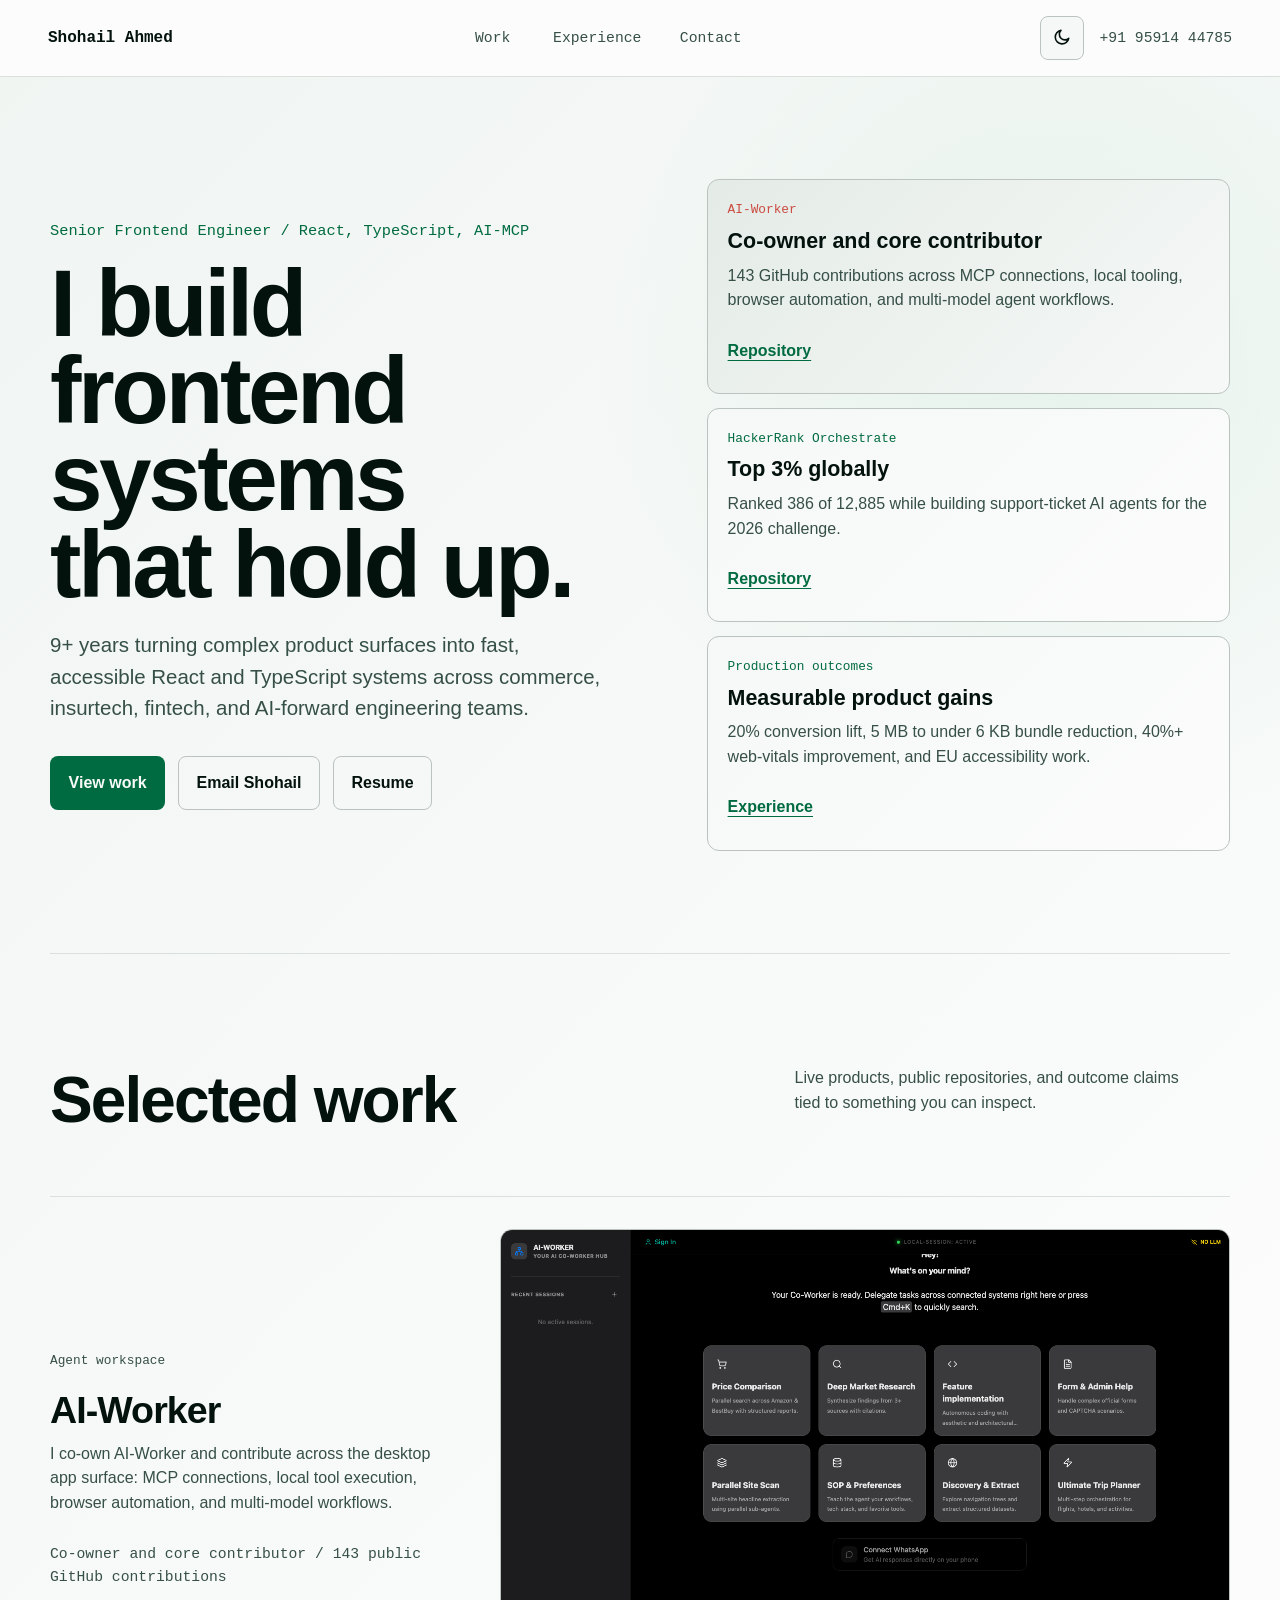
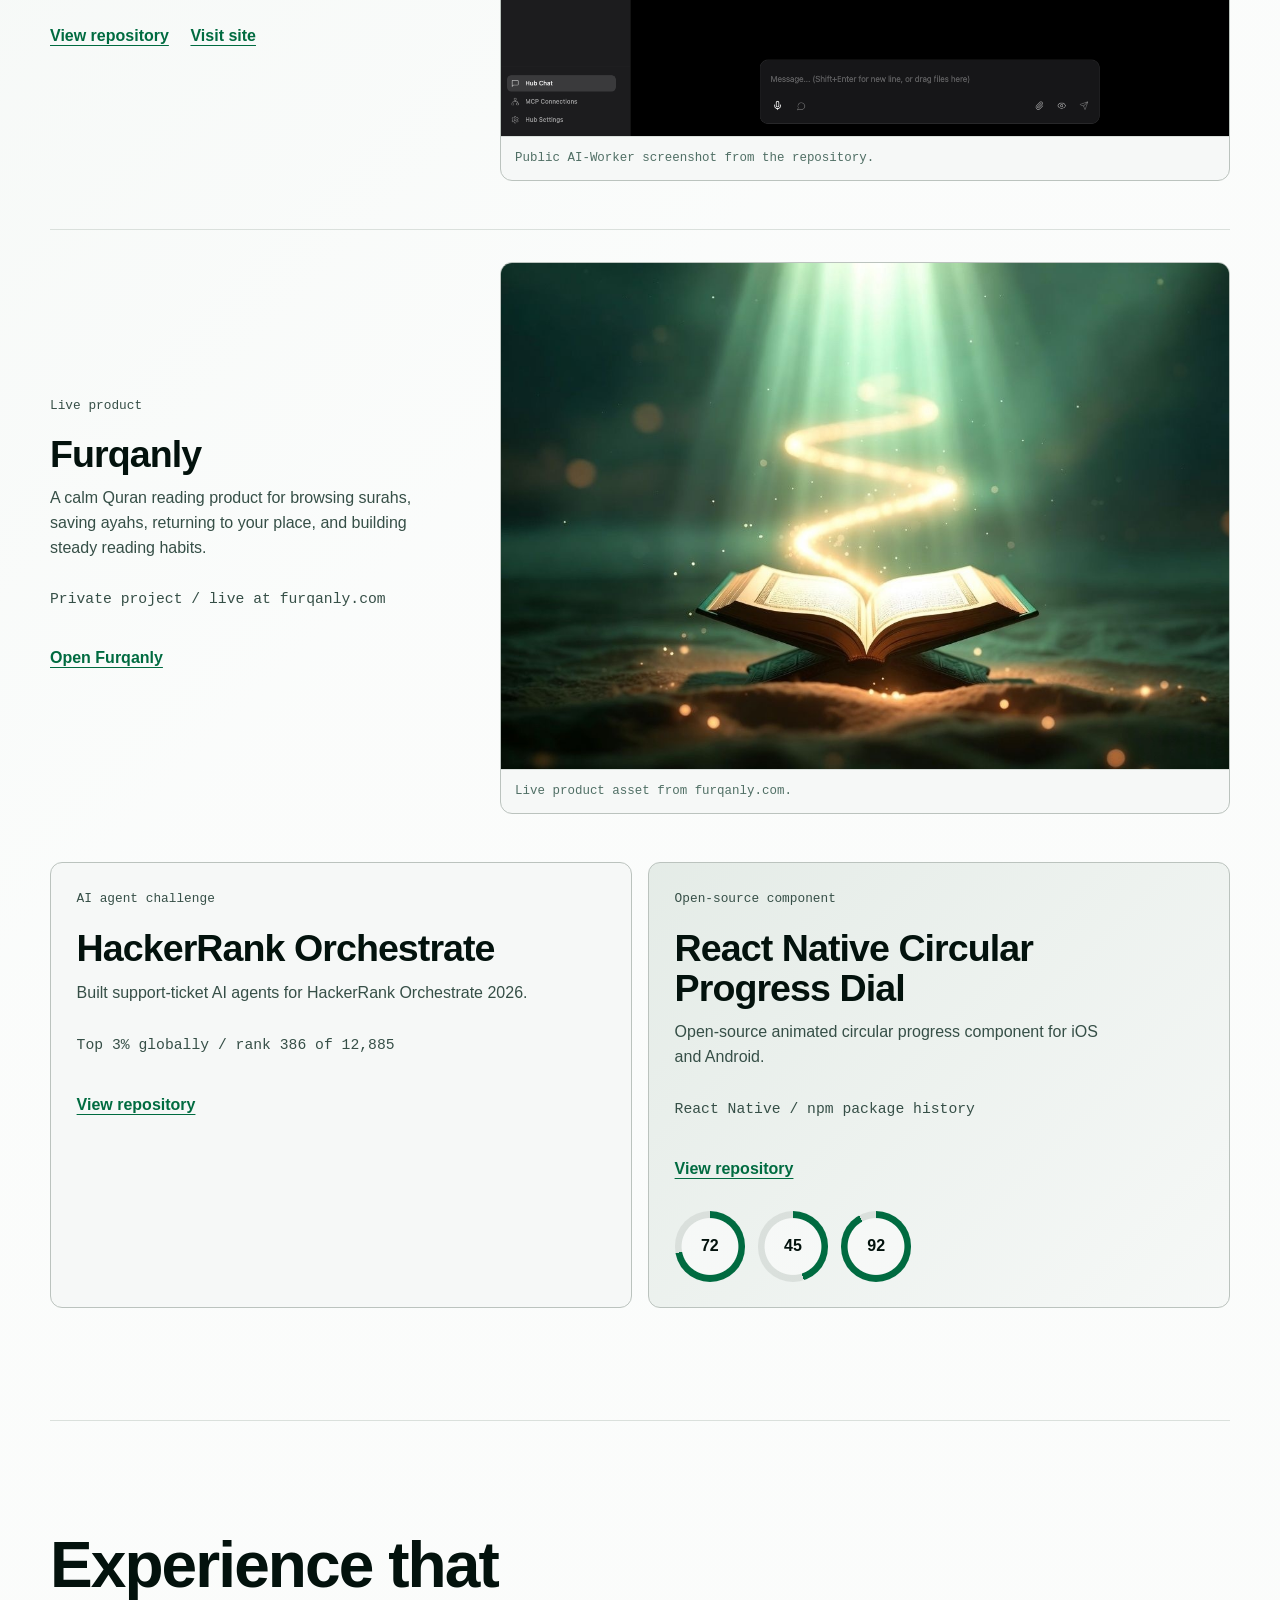
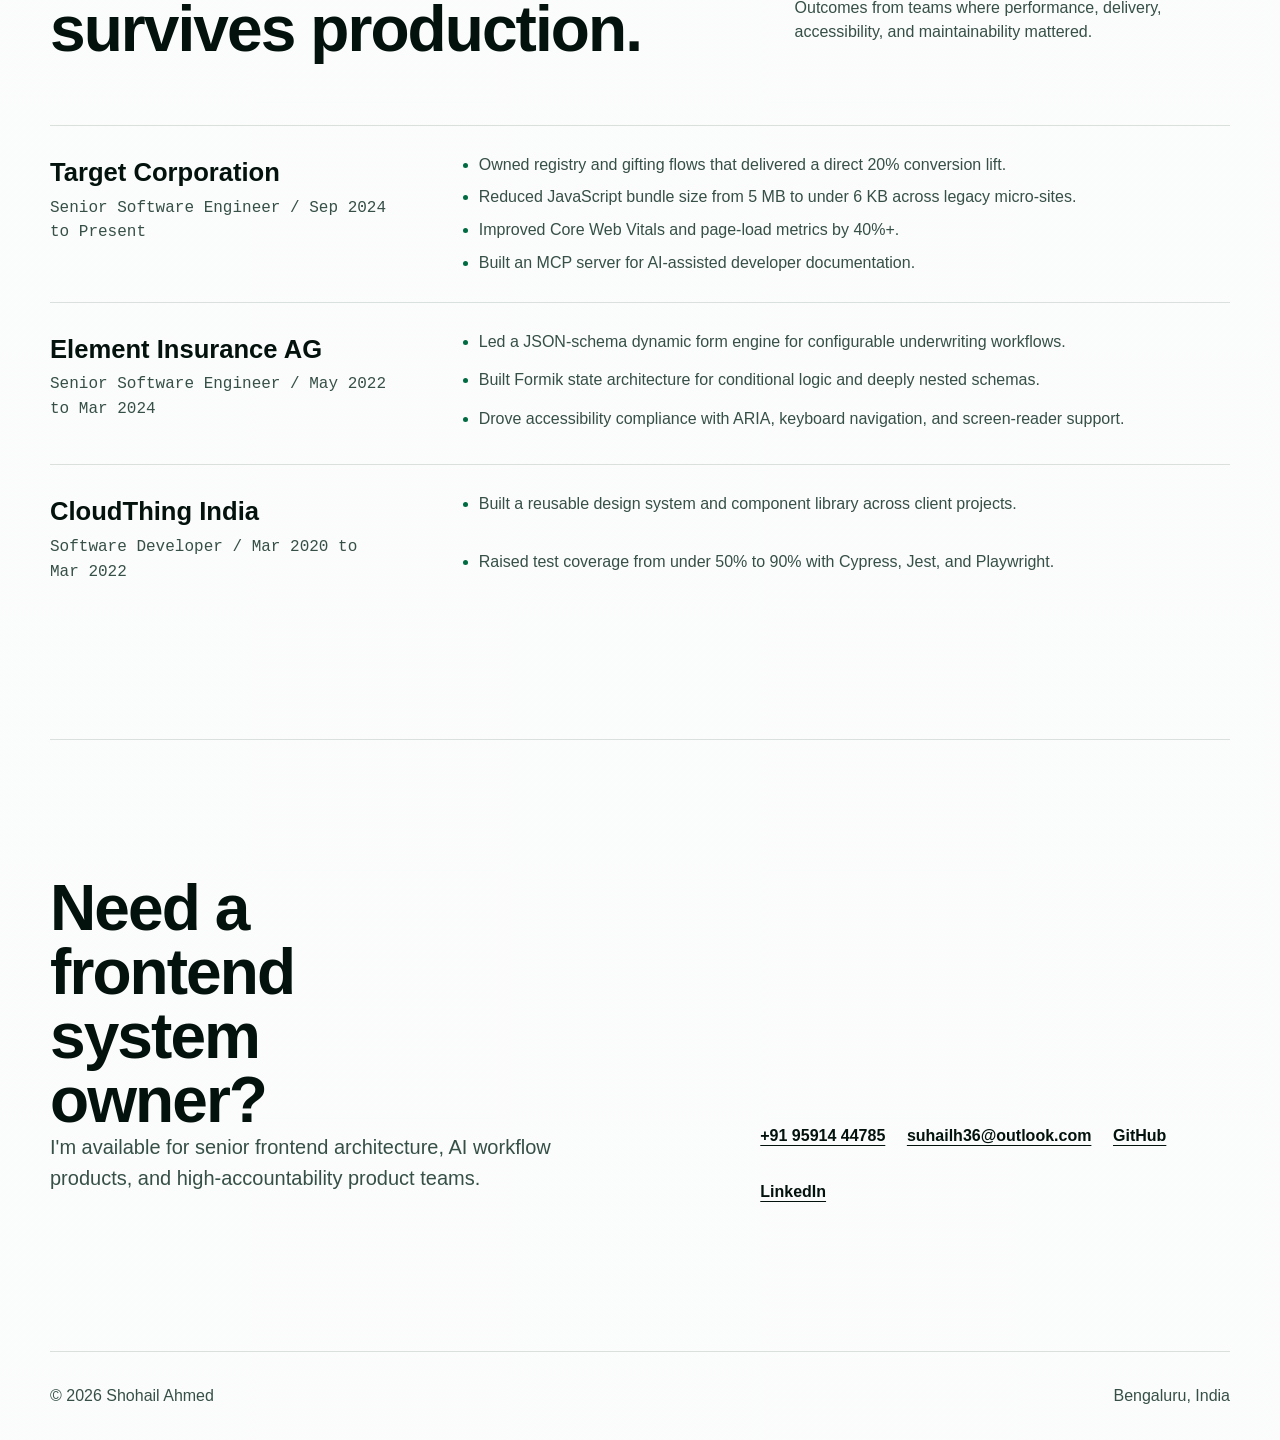
==== index.html @ 0a435938 "Initial portfolio site" ====
<!doctype html>
<html lang="en">
  <head>
    <meta charset="utf-8">
    <meta name="viewport" content="width=device-width, initial-scale=1">
    <title>Shohail Ahmed - Senior Frontend Engineer</title>
    <meta name="description" content="Portfolio of Shohail Ahmed, a senior frontend engineer building React, TypeScript, micro-frontend, performance, accessibility, and AI/MCP product systems.">
    <meta name="theme-color" content="#f8fbf8">
    <meta property="og:title" content="Shohail Ahmed - Senior Frontend Engineer">
    <meta property="og:description" content="Proof-led portfolio for React, TypeScript, micro-frontends, and AI-forward product systems.">
    <meta property="og:type" content="website">
    <link rel="stylesheet" href="./styles.css">
  </head>
  <body>
    <a class="skip-link" href="#main">Skip to content</a>

    <header class="site-header" aria-label="Primary navigation">
      <a class="brand" href="#top" aria-label="Shohail Ahmed home">Shohail Ahmed</a>
      <nav class="nav" aria-label="Portfolio sections">
        <a href="#work">Work</a>
        <a href="#experience">Experience</a>
        <a href="#contact">Contact</a>
      </nav>
      <div class="header-actions">
        <button class="theme-toggle" type="button" data-theme-toggle aria-label="Switch to dark theme">
          <svg class="theme-icon theme-icon-moon" viewBox="0 0 24 24" aria-hidden="true">
            <path d="M21 12.8A8.5 8.5 0 1 1 11.2 3a6.5 6.5 0 0 0 9.8 9.8Z"></path>
          </svg>
          <svg class="theme-icon theme-icon-sun" viewBox="0 0 24 24" aria-hidden="true">
            <circle cx="12" cy="12" r="4"></circle>
            <path d="M12 2v2M12 20v2M4.93 4.93l1.41 1.41M17.66 17.66l1.41 1.41M2 12h2M20 12h2M4.93 19.07l1.41-1.41M17.66 6.34l1.41-1.41"></path>
          </svg>
        </button>
        <a class="header-contact" href="tel:+919591444785">+91 95914 44785</a>
      </div>
    </header>

    <main id="main">
      <section class="hero" id="top" aria-labelledby="hero-title">
        <div class="hero-copy">
          <p class="role">Senior Frontend Engineer / React, TypeScript, AI-MCP</p>
          <h1 id="hero-title">I build frontend systems that hold up.</h1>
          <p class="hero-summary">
            9+ years turning complex product surfaces into fast, accessible
            React and TypeScript systems across commerce, insurtech, fintech,
            and AI-forward engineering teams.
          </p>
          <div class="hero-actions" aria-label="Primary actions">
            <a class="button primary" href="#work">View work</a>
            <a class="button secondary" href="mailto:suhailh36@outlook.com">Email Shohail</a>
            <a class="button secondary" href="./assets/shohail-ahmed-resume.pdf">Resume</a>
          </div>
        </div>

        <aside class="proof-stack" aria-label="Proof summary">
          <article class="proof-card proof-card-ai">
            <span class="proof-kicker">AI-Worker</span>
            <strong>Co-owner and core contributor</strong>
            <span>143 GitHub contributions across MCP connections, local tooling, browser automation, and multi-model agent workflows.</span>
            <a href="https://github.com/meharajM/ai-worker.app" aria-label="View AI-Worker repository">Repository</a>
          </article>
          <article class="proof-card">
            <span class="proof-kicker">HackerRank Orchestrate</span>
            <strong>Top 3% globally</strong>
            <span>Ranked 386 of 12,885 while building support-ticket AI agents for the 2026 challenge.</span>
            <a href="https://github.com/shohailahm/hackerrank-orchestrate-v2" aria-label="View HackerRank Orchestrate repository">Repository</a>
          </article>
          <article class="proof-card">
            <span class="proof-kicker">Production outcomes</span>
            <strong>Measurable product gains</strong>
            <span>20% conversion lift, 5 MB to under 6 KB bundle reduction, 40%+ web-vitals improvement, and EU accessibility work.</span>
            <a href="#experience">Experience</a>
          </article>
        </aside>
      </section>

      <section class="work" id="work" aria-labelledby="work-title">
        <div class="section-heading">
          <h2 id="work-title">Selected work</h2>
          <p>Live products, public repositories, and outcome claims tied to something you can inspect.</p>
        </div>

        <div class="project-list">
          <article class="project project-featured">
            <div class="project-copy">
              <p class="project-index">Agent workspace</p>
              <h3>AI-Worker</h3>
              <p>
                I co-own AI-Worker and contribute across the desktop app surface:
                MCP connections, local tool execution, browser automation, and
                multi-model workflows.
              </p>
              <p class="project-proof">Co-owner and core contributor / 143 public GitHub contributions</p>
              <div class="project-links">
                <a href="https://github.com/meharajM/ai-worker.app" aria-label="View AI-Worker repository">View repository</a>
                <a href="https://ai-worker.tech">Visit site</a>
              </div>
            </div>
            <figure class="project-media">
              <img src="./assets/ai-worker-chat-home.png" alt="AI-Worker chat workspace screenshot" width="1440" height="1000" loading="lazy" decoding="async">
              <figcaption>Public AI-Worker screenshot from the repository.</figcaption>
            </figure>
          </article>

          <article class="project">
            <div class="project-copy">
              <p class="project-index">Live product</p>
              <h3>Furqanly</h3>
              <p>
                A calm Quran reading product for browsing surahs, saving ayahs,
                returning to your place, and building steady reading habits.
              </p>
              <p class="project-proof">Private project / live at furqanly.com</p>
              <div class="project-links">
                <a href="https://furqanly.com">Open Furqanly</a>
              </div>
            </div>
            <figure class="project-media project-media-tight">
              <img src="./assets/furqanly-hero.jpg" alt="Furqanly product hero artwork" width="1168" height="784" loading="lazy" decoding="async">
              <figcaption>Live product asset from furqanly.com.</figcaption>
            </figure>
          </article>

          <div class="project-grid">
            <article class="project-mini">
              <p class="project-index">AI agent challenge</p>
              <h3>HackerRank Orchestrate</h3>
              <p>Built support-ticket AI agents for HackerRank Orchestrate 2026.</p>
              <p class="project-proof">Top 3% globally / rank 386 of 12,885</p>
              <a href="https://github.com/shohailahm/hackerrank-orchestrate-v2" aria-label="View HackerRank Orchestrate repository">View repository</a>
            </article>

            <article class="project-mini dial-demo">
              <p class="project-index">Open-source component</p>
              <h3>React Native Circular Progress Dial</h3>
              <p>Open-source animated circular progress component for iOS and Android.</p>
              <p class="project-proof">React Native / npm package history</p>
              <a href="https://github.com/shohailahm/react-native-circular-progressdial" aria-label="View React Native Circular Progress Dial repository">View repository</a>
              <div class="dial-row" aria-hidden="true">
                <span style="--value: 72">72</span>
                <span style="--value: 45">45</span>
                <span style="--value: 92">92</span>
              </div>
            </article>
          </div>
        </div>
      </section>

      <section class="experience" id="experience" aria-labelledby="experience-title">
        <div class="section-heading">
          <h2 id="experience-title">Experience that survives production.</h2>
          <p>Outcomes from teams where performance, delivery, accessibility, and maintainability mattered.</p>
        </div>

        <div class="timeline">
          <article>
            <div class="timeline-role">
              <h3>Target Corporation</h3>
              <p>Senior Software Engineer / Sep 2024 to Present</p>
            </div>
            <ul>
              <li>Owned registry and gifting flows that delivered a direct 20% conversion lift.</li>
              <li>Reduced JavaScript bundle size from 5 MB to under 6 KB across legacy micro-sites.</li>
              <li>Improved Core Web Vitals and page-load metrics by 40%+.</li>
              <li>Built an MCP server for AI-assisted developer documentation.</li>
            </ul>
          </article>

          <article>
            <div class="timeline-role">
              <h3>Element Insurance AG</h3>
              <p>Senior Software Engineer / May 2022 to Mar 2024</p>
            </div>
            <ul>
              <li>Led a JSON-schema dynamic form engine for configurable underwriting workflows.</li>
              <li>Built Formik state architecture for conditional logic and deeply nested schemas.</li>
              <li>Drove accessibility compliance with ARIA, keyboard navigation, and screen-reader support.</li>
            </ul>
          </article>

          <article>
            <div class="timeline-role">
              <h3>CloudThing India</h3>
              <p>Software Developer / Mar 2020 to Mar 2022</p>
            </div>
            <ul>
              <li>Built a reusable design system and component library across client projects.</li>
              <li>Raised test coverage from under 50% to 90% with Cypress, Jest, and Playwright.</li>
            </ul>
          </article>
        </div>
      </section>

      <section class="contact" id="contact" aria-labelledby="contact-title">
        <div>
          <h2 id="contact-title">Need a frontend system owner?</h2>
          <p>
            I'm available for senior frontend architecture, AI workflow products,
            and high-accountability product teams.
          </p>
        </div>
        <div class="contact-links">
          <a href="tel:+919591444785">+91 95914 44785</a>
          <a href="mailto:suhailh36@outlook.com">suhailh36@outlook.com</a>
          <a href="https://github.com/shohailahm">GitHub</a>
          <a href="https://www.linkedin.com/in/shohail/">LinkedIn</a>
        </div>
      </section>
    </main>

    <footer class="site-footer">
      <span>&copy; <span id="year">2026</span> Shohail Ahmed</span>
      <span>Bengaluru, India</span>
    </footer>

    <script type="application/ld+json">
      {
        "@context": "https://schema.org",
        "@type": "Person",
        "name": "Shohail Ahmed",
        "jobTitle": "Senior Frontend Engineer",
        "email": "mailto:suhailh36@outlook.com",
        "telephone": "+91 95914 44785",
        "address": {
          "@type": "PostalAddress",
          "addressLocality": "Bengaluru",
          "addressCountry": "IN"
        },
        "url": "https://github.com/shohailahm",
        "sameAs": [
          "https://github.com/shohailahm",
          "https://www.linkedin.com/in/shohail/"
        ],
        "knowsAbout": [
          "React",
          "TypeScript",
          "Micro-frontends",
          "Model Context Protocol",
          "Web Performance",
          "Accessibility"
        ]
      }
    </script>
    <script src="./script.js"></script>
  </body>
</html>
---- styles.css ----
:root {
  color-scheme: light;
  --bg: oklch(0.990 0.002 158);
  --bg-soft: oklch(0.965 0.006 158);
  --panel: oklch(0.978 0.003 158);
  --panel-2: oklch(0.935 0.010 158);
  --ink: oklch(0.165 0.026 172);
  --muted: oklch(0.405 0.034 172);
  --soft: oklch(0.515 0.040 172);
  --primary: oklch(0.455 0.125 162);
  --primary-ink: oklch(0.985 0.004 158);
  --accent: oklch(0.585 0.165 28);
  --line: oklch(0.810 0.012 158);
  --line-soft: oklch(0.900 0.008 158);
  --header-bg: oklch(0.990 0.002 158 / 0.96);
  --hero-wash: oklch(0.875 0.055 162 / 0.25);
  --max: 1180px;
  --sans: "Avenir Next", "Helvetica Neue", Arial, sans-serif;
  --mono: "SFMono-Regular", Consolas, "Liberation Mono", monospace;
}

:root[data-theme="dark"] {
  color-scheme: dark;
  --bg: oklch(0.090 0.014 172);
  --bg-soft: oklch(0.125 0.026 172);
  --panel: oklch(0.155 0.028 172);
  --panel-2: oklch(0.215 0.036 172);
  --ink: oklch(0.970 0.006 158);
  --muted: oklch(0.810 0.025 165);
  --soft: oklch(0.710 0.035 165);
  --primary: oklch(0.765 0.150 162);
  --primary-ink: oklch(0.105 0.020 172);
  --accent: oklch(0.780 0.145 31);
  --line: oklch(0.330 0.034 172);
  --line-soft: oklch(0.250 0.030 172);
  --header-bg: oklch(0.090 0.014 172 / 0.96);
  --hero-wash: oklch(0.220 0.072 162 / 0.58);
}

* {
  box-sizing: border-box;
}

html {
  scroll-behavior: smooth;
}

body {
  margin: 0;
  min-width: 320px;
  background:
    radial-gradient(circle at 84% 8%, var(--hero-wash), transparent 30rem),
    linear-gradient(135deg, var(--bg-soft), var(--bg) 44%),
    var(--bg);
  color: var(--ink);
  font-family: var(--sans);
  line-height: 1.55;
  text-rendering: optimizeLegibility;
  -webkit-font-smoothing: antialiased;
}

a {
  color: inherit;
}

img {
  display: block;
  max-width: 100%;
  height: auto;
}

h1,
h2,
h3,
p,
figure {
  margin-top: 0;
}

h1,
h2,
h3 {
  text-wrap: balance;
}

p,
li {
  text-wrap: pretty;
}

:focus-visible {
  outline: 2px solid var(--primary);
  outline-offset: 4px;
}

.skip-link {
  position: fixed;
  left: 1rem;
  top: 1rem;
  z-index: 20;
  transform: translateY(-170%);
  background: var(--ink);
  color: var(--bg);
  padding: 0.72rem 1rem;
  border-radius: 8px;
  font-weight: 700;
}

.skip-link:focus {
  transform: translateY(0);
}

.site-header {
  position: sticky;
  top: 0;
  z-index: 10;
  display: flex;
  align-items: center;
  justify-content: space-between;
  gap: 1.5rem;
  padding: 1rem clamp(1rem, 4vw, 3rem);
  border-bottom: 1px solid var(--line-soft);
  background: var(--header-bg);
}

.brand,
.header-contact,
.nav a,
.project-proof,
.project-index,
.role,
.proof-kicker,
.project-media figcaption,
.timeline-role p {
  font-family: var(--mono);
}

.brand {
  min-height: 44px;
  display: inline-flex;
  align-items: center;
  font-weight: 800;
  text-decoration: none;
}

.nav {
  display: flex;
  gap: clamp(1rem, 3vw, 2.4rem);
}

.nav a,
.header-contact {
  min-width: 44px;
  min-height: 44px;
  display: inline-flex;
  align-items: center;
  justify-content: center;
  color: var(--muted);
  font-size: 0.92rem;
  text-decoration: none;
}

.header-actions {
  display: flex;
  align-items: center;
  gap: 1rem;
}

.theme-toggle {
  width: 44px;
  min-width: 44px;
  min-height: 44px;
  display: grid;
  place-items: center;
  padding: 0;
  border: 1px solid var(--line);
  border-radius: 8px;
  background: var(--panel);
  color: var(--ink);
  cursor: pointer;
}

.theme-icon {
  width: 1.2rem;
  height: 1.2rem;
  fill: none;
  stroke: currentColor;
  stroke-linecap: round;
  stroke-linejoin: round;
  stroke-width: 2;
}

.theme-icon-sun,
:root[data-theme="dark"] .theme-icon-moon {
  display: none;
}

:root[data-theme="dark"] .theme-icon-sun {
  display: block;
}

.nav a:hover,
.theme-toggle:hover,
.header-contact:hover {
  color: var(--ink);
}

.hero {
  width: min(var(--max), calc(100% - 2rem));
  min-height: calc(100vh - 66px);
  margin: 0 auto;
  display: grid;
  grid-template-columns: minmax(0, 1.04fr) minmax(320px, 0.96fr);
  gap: clamp(2.2rem, 7vw, 6rem);
  align-items: center;
  padding: clamp(4rem, 8vw, 7rem) 0;
}

.role {
  color: var(--primary);
  font-size: clamp(0.82rem, 1.2vw, 0.98rem);
  margin-bottom: 1.1rem;
}

h1 {
  max-width: 11ch;
  margin-bottom: 1.25rem;
  font-size: clamp(3.25rem, 9.6vw, 5.9rem);
  line-height: 0.92;
  letter-spacing: -0.036em;
}

.hero-summary {
  max-width: 62ch;
  color: var(--muted);
  font-size: clamp(1.05rem, 1.7vw, 1.28rem);
}

.hero-actions {
  display: flex;
  flex-wrap: wrap;
  gap: 0.8rem;
  margin-top: 2rem;
}

.button {
  min-height: 48px;
  display: inline-flex;
  align-items: center;
  justify-content: center;
  padding: 0.85rem 1.1rem;
  border: 1px solid var(--line);
  border-radius: 8px;
  text-decoration: none;
  font-weight: 800;
}

.button.primary {
  border-color: transparent;
  background: var(--primary);
  color: var(--primary-ink);
}

.button.secondary:hover {
  border-color: var(--primary);
}

.proof-stack {
  display: grid;
  gap: 0.85rem;
}

.proof-card {
  border: 1px solid var(--line);
  border-radius: 12px;
  padding: clamp(1rem, 2vw, 1.25rem);
  background: linear-gradient(135deg, var(--panel), var(--bg));
}

.proof-card-ai {
  background:
    linear-gradient(135deg, var(--panel-2), var(--panel)),
    var(--panel);
}

.proof-kicker,
.project-index {
  display: block;
  color: var(--primary);
  font-size: 0.8rem;
  margin-bottom: 0.55rem;
}

.proof-card-ai .proof-kicker {
  color: var(--accent);
}

.proof-card strong,
.proof-card span {
  display: block;
}

.proof-card strong {
  font-size: clamp(1.05rem, 2vw, 1.34rem);
  line-height: 1.2;
}

.proof-card span:not(.proof-kicker) {
  margin-top: 0.55rem;
  color: var(--muted);
}

.proof-card a {
  display: inline-flex;
  min-height: 44px;
  align-items: center;
  margin-top: 1rem;
  color: var(--primary);
  font-weight: 800;
  text-underline-offset: 0.28em;
}

.work,
.experience,
.contact {
  width: min(var(--max), calc(100% - 2rem));
  margin: 0 auto;
  padding: clamp(4rem, 9vw, 7rem) 0;
  border-top: 1px solid var(--line-soft);
  scroll-margin-top: 5.5rem;
}

.section-heading {
  display: grid;
  grid-template-columns: minmax(0, 0.9fr) minmax(280px, 0.55fr);
  gap: 2rem;
  align-items: end;
  margin-bottom: clamp(2rem, 5vw, 4rem);
}

.section-heading h2,
.contact h2 {
  margin-bottom: 0;
  font-size: clamp(2.35rem, 5vw, 4.15rem);
  line-height: 1;
  letter-spacing: -0.03em;
}

.section-heading p,
.contact p {
  max-width: 46ch;
  color: var(--muted);
}

.project-list {
  display: grid;
  gap: 1rem;
}

.project {
  display: grid;
  grid-template-columns: minmax(240px, 0.55fr) minmax(0, 1fr);
  gap: clamp(1.2rem, 4vw, 3rem);
  align-items: center;
  padding: clamp(1.2rem, 3vw, 2rem) 0;
  border-top: 1px solid var(--line-soft);
}

.project-copy {
  display: grid;
  gap: 0.7rem;
}

.project h3,
.project-mini h3 {
  margin-bottom: 0;
  font-size: clamp(1.55rem, 3vw, 2.35rem);
  line-height: 1.05;
  letter-spacing: -0.025em;
}

.project p,
.project-mini p {
  color: var(--muted);
  max-width: 58ch;
}

.project-proof {
  color: var(--soft);
  font-size: 0.92rem;
}

.project-links,
.contact-links {
  display: flex;
  flex-wrap: wrap;
  gap: 0.75rem 1.35rem;
}

.project a,
.project-mini a,
.contact-links a {
  width: fit-content;
  min-height: 44px;
  display: inline-flex;
  align-items: center;
  color: var(--primary);
  font-weight: 800;
  text-underline-offset: 0.28em;
}

.project-media {
  margin: 0;
  border: 1px solid var(--line);
  border-radius: 12px;
  overflow: hidden;
  background: var(--panel);
}

.project-media img {
  width: 100%;
  aspect-ratio: 1.44;
  object-fit: cover;
  object-position: top left;
}

.project-media-tight img {
  object-position: center;
}

.project-media figcaption {
  padding: 0.75rem 0.9rem;
  color: var(--soft);
  font-size: 0.78rem;
  border-top: 1px solid var(--line-soft);
}

.project-grid {
  display: grid;
  grid-template-columns: repeat(2, minmax(0, 1fr));
  gap: 1rem;
}

.project-mini {
  min-height: 100%;
  display: grid;
  align-content: start;
  gap: 0.75rem;
  padding: clamp(1.1rem, 3vw, 1.6rem);
  border: 1px solid var(--line);
  border-radius: 12px;
  background: var(--panel);
}

.dial-demo {
  background:
    linear-gradient(135deg, var(--panel-2), var(--panel)),
    var(--panel);
}

.dial-row {
  display: flex;
  flex-wrap: wrap;
  gap: 0.8rem;
  margin-top: 0.5rem;
}

.dial-row span {
  --angle: calc(var(--value) * 3.6deg);
  width: 4.4rem;
  aspect-ratio: 1;
  display: grid;
  place-items: center;
  border-radius: 50%;
  background:
    radial-gradient(circle at center, var(--panel) 56%, transparent 58%),
    conic-gradient(var(--primary) var(--angle), var(--line-soft) 0);
  color: var(--ink);
  font-weight: 900;
}

.timeline article {
  display: grid;
  grid-template-columns: minmax(220px, 0.45fr) minmax(0, 1fr);
  gap: clamp(1rem, 5vw, 4rem);
  padding: 1.65rem 0;
  border-top: 1px solid var(--line-soft);
}

.timeline h3 {
  margin-bottom: 0.2rem;
  font-size: clamp(1.25rem, 2vw, 1.65rem);
}

.timeline-role p,
.timeline li {
  color: var(--muted);
}

.timeline ul {
  display: grid;
  gap: 0.5rem;
  margin: 0;
  padding-left: 1.15rem;
}

.timeline li::marker {
  color: var(--primary);
}

.contact {
  min-height: 68vh;
  display: grid;
  grid-template-columns: minmax(0, 0.85fr) minmax(280px, 0.65fr);
  gap: clamp(2rem, 8vw, 6rem);
  align-content: center;
  align-items: end;
}

.contact h2 {
  max-width: 11ch;
}

.contact p {
  font-size: clamp(1.05rem, 1.6vw, 1.25rem);
}

.contact-links {
  align-content: end;
}

.contact-links a {
  min-height: 44px;
  display: inline-flex;
  align-items: center;
  color: var(--ink);
}

.site-footer {
  width: min(var(--max), calc(100% - 2rem));
  margin: 0 auto;
  padding: 2rem 0;
  border-top: 1px solid var(--line-soft);
  color: var(--muted);
  display: flex;
  justify-content: space-between;
  gap: 1rem;
}

@media (max-width: 920px) {
  .hero,
  .project,
  .timeline article,
  .section-heading,
  .contact {
    grid-template-columns: 1fr;
  }

  .hero {
    min-height: auto;
  }

  .project-media {
    order: -1;
  }
}

@media (max-width: 680px) {
  .site-header {
    align-items: flex-start;
    flex-direction: column;
  }

  .nav {
    width: 100%;
    justify-content: space-between;
  }

  .header-contact {
    display: none;
  }

  .header-actions {
    align-self: stretch;
  }

  .work,
  .experience,
  .contact {
    scroll-margin-top: 9.5rem;
  }

  h1 {
    max-width: 12ch;
    font-size: clamp(3rem, 17vw, 5rem);
  }

  .hero-actions .button {
    flex: 1 1 9rem;
  }

  .project-grid {
    grid-template-columns: 1fr;
  }

  .site-footer {
    flex-direction: column;
  }

  .contact-links a {
    width: 100%;
  }
}

@media (prefers-reduced-motion: reduce) {
  *,
  *::before,
  *::after {
    scroll-behavior: auto !important;
  }
}
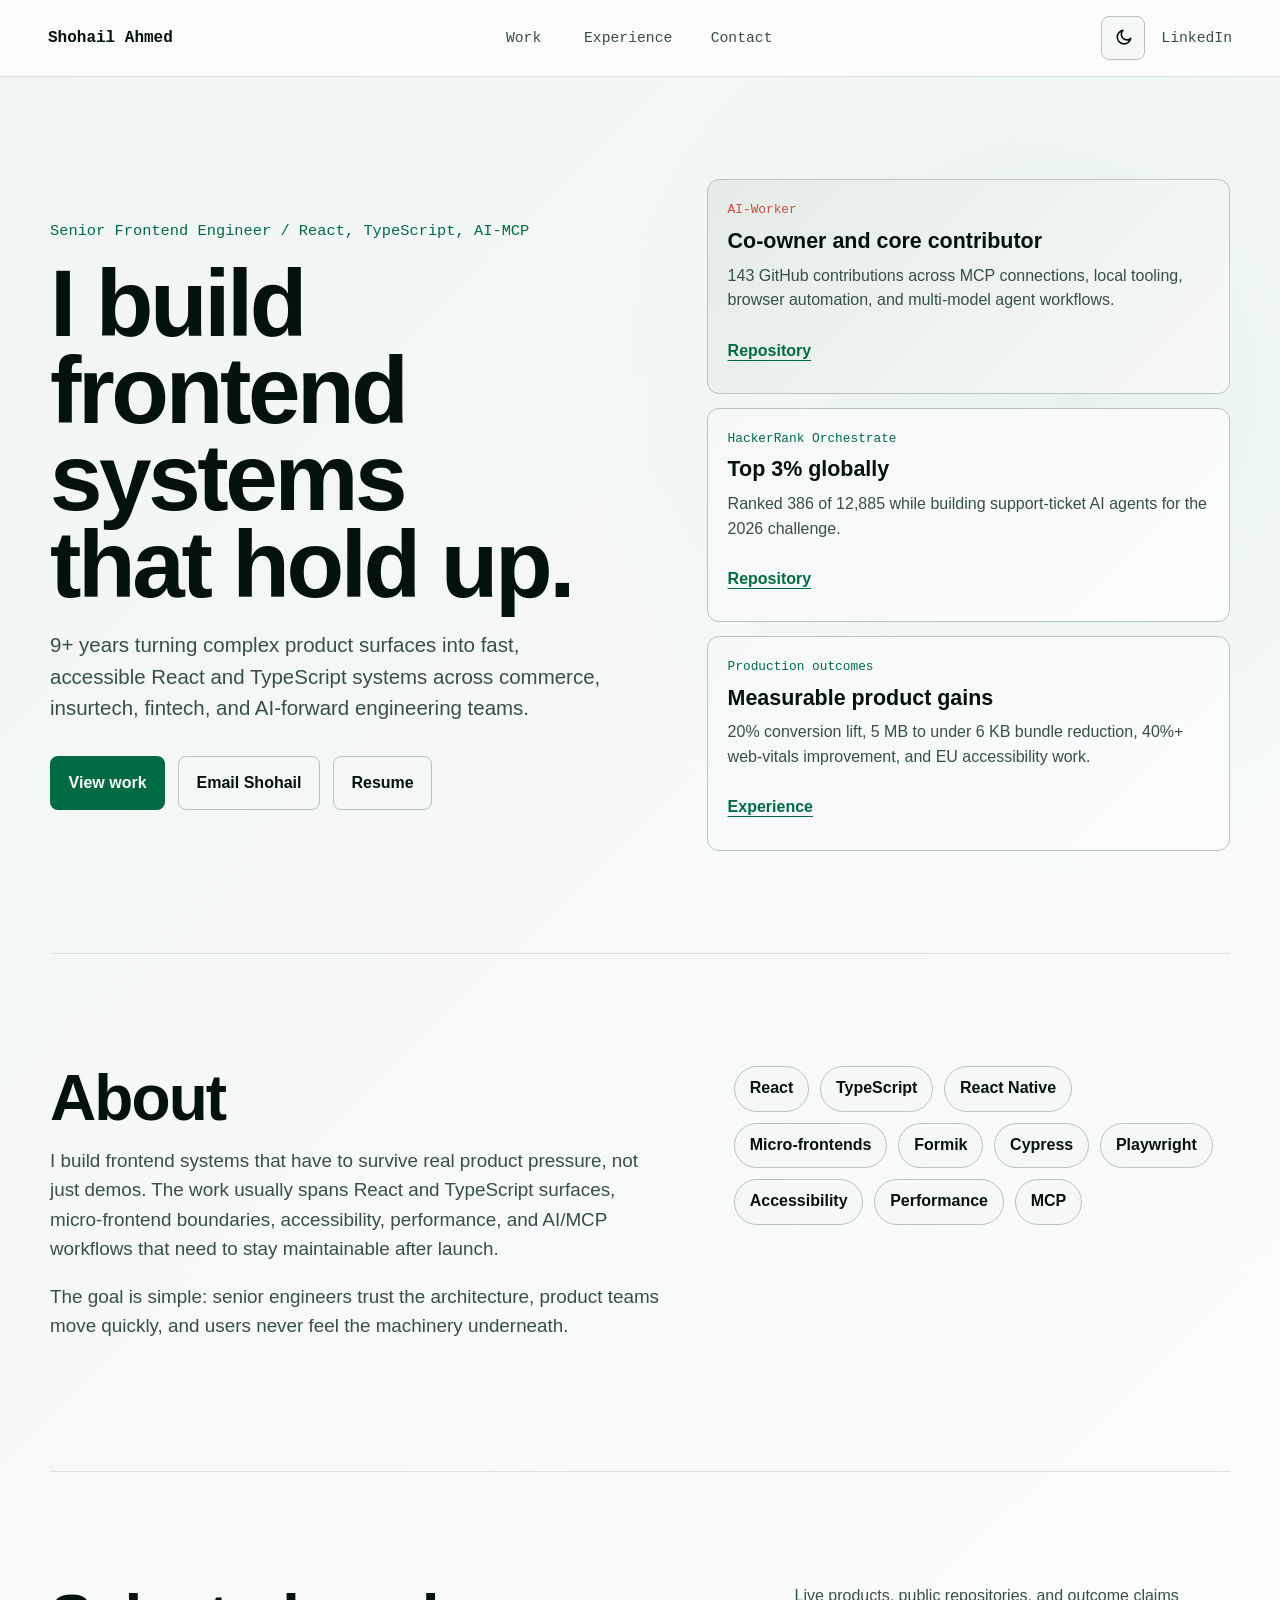
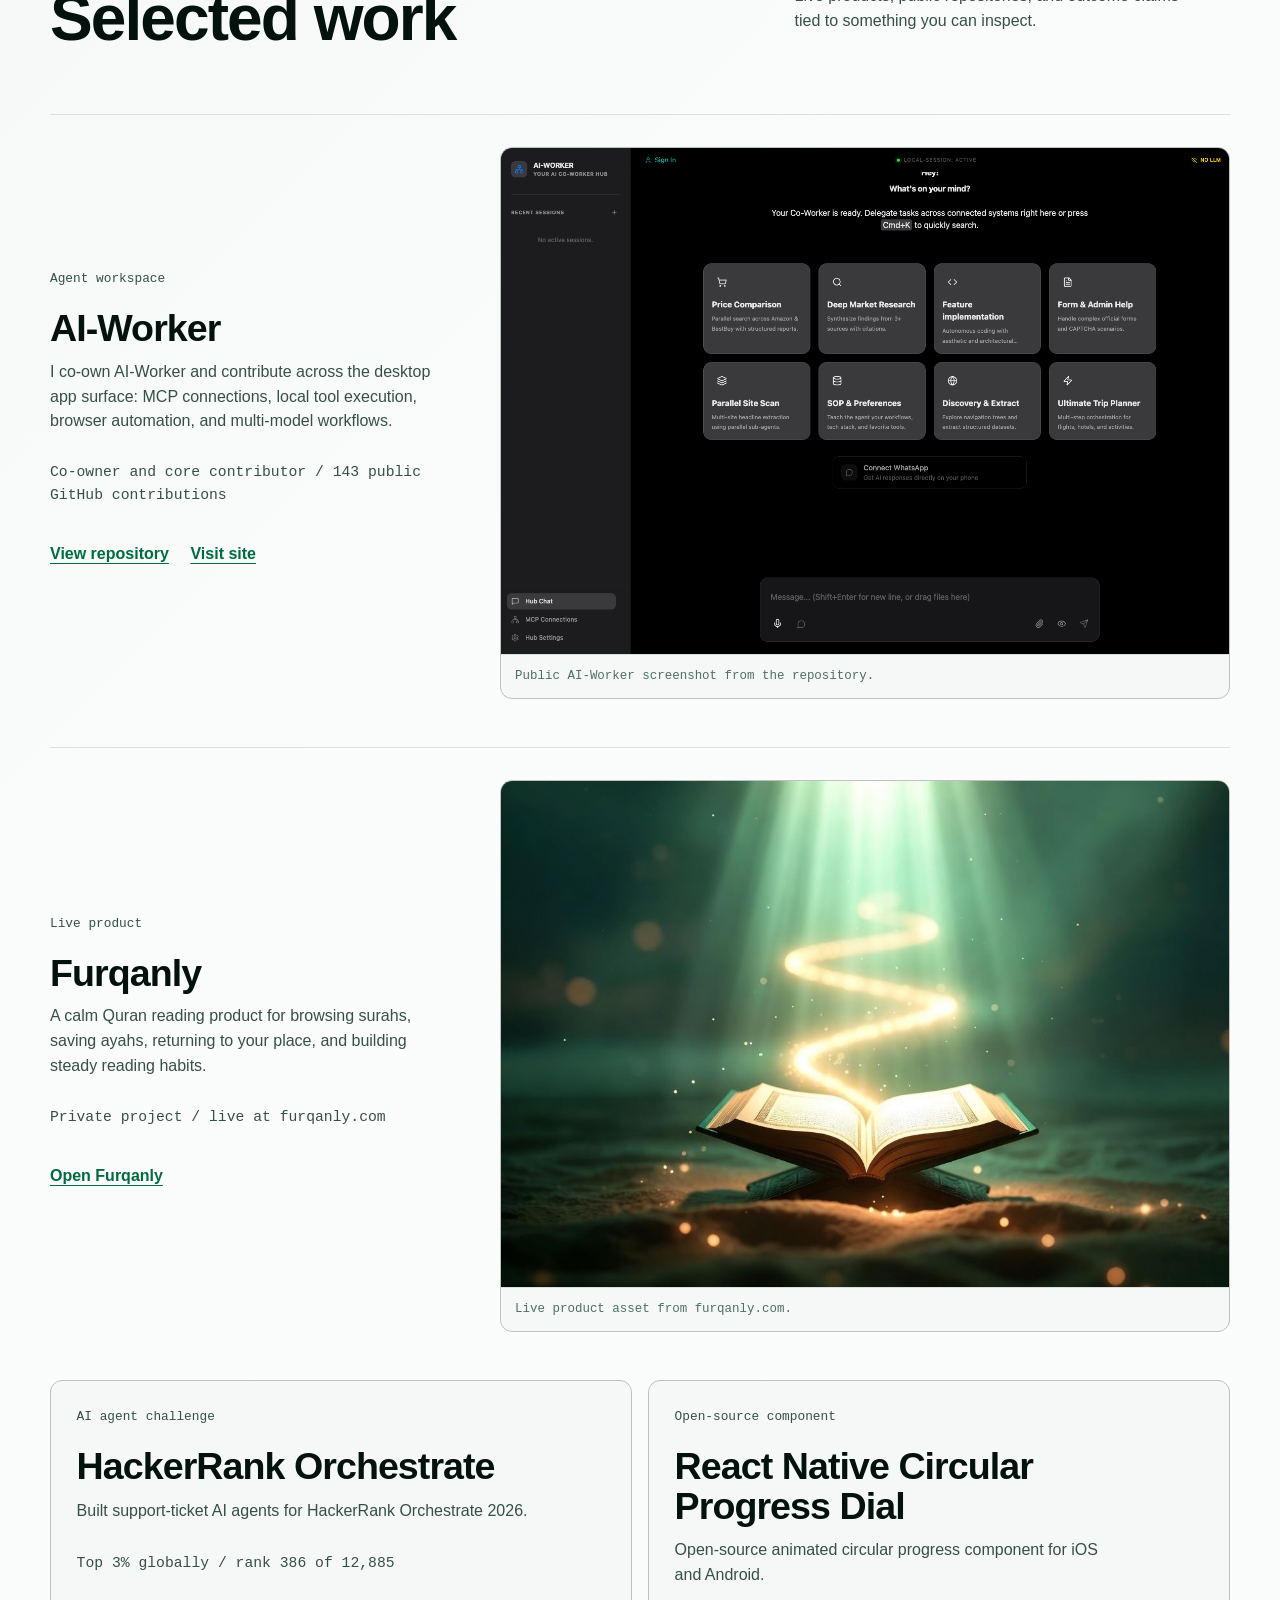
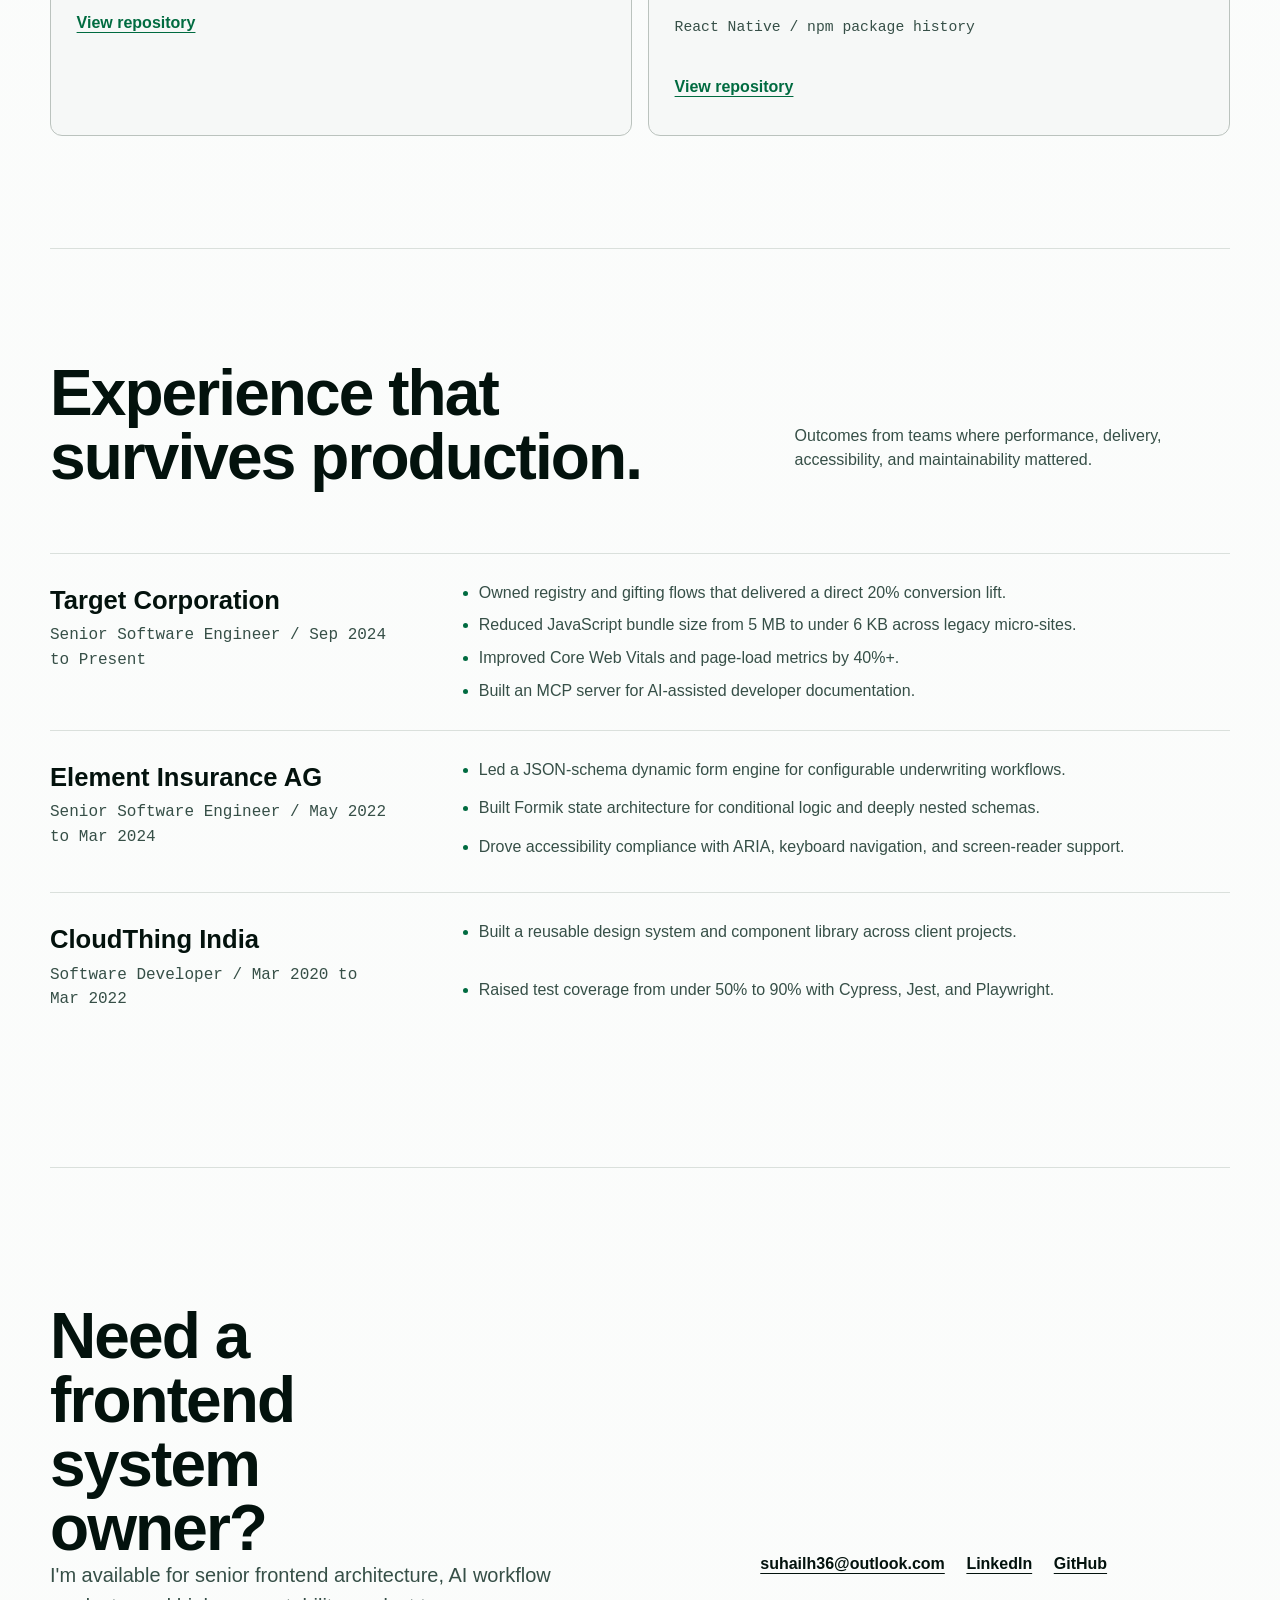
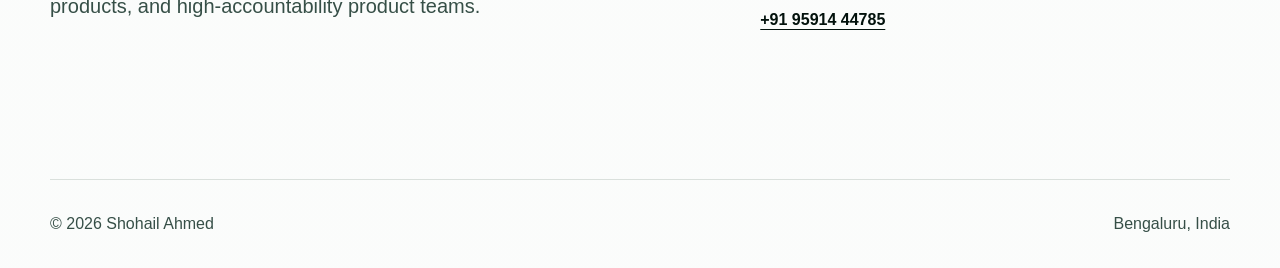
==== commit faa0f665: "Refine portfolio content and hierarchy" ====
--- a/index.html
+++ b/index.html
@@ -8,7 +8,10 @@
     <meta name="theme-color" content="#f8fbf8">
     <meta property="og:title" content="Shohail Ahmed - Senior Frontend Engineer">
     <meta property="og:description" content="Proof-led portfolio for React, TypeScript, micro-frontends, and AI-forward product systems.">
+    <meta property="og:url" content="https://shohail-ahmed-portfolio.netlify.app/">
+    <meta property="og:image" content="https://shohail-ahmed-portfolio.netlify.app/assets/ai-worker-chat-home.png">
     <meta property="og:type" content="website">
+    <meta name="twitter:card" content="summary_large_image">
     <link rel="stylesheet" href="./styles.css">
   </head>
   <body>
@@ -31,7 +34,7 @@
             <path d="M12 2v2M12 20v2M4.93 4.93l1.41 1.41M17.66 17.66l1.41 1.41M2 12h2M20 12h2M4.93 19.07l1.41-1.41M17.66 6.34l1.41-1.41"></path>
           </svg>
         </button>
-        <a class="header-contact" href="tel:+919591444785">+91 95914 44785</a>
+        <a class="header-contact" href="https://www.linkedin.com/in/shohail/" aria-label="Shohail Ahmed on LinkedIn">LinkedIn</a>
       </div>
     </header>
 
@@ -72,6 +75,36 @@
             <a href="#experience">Experience</a>
           </article>
         </aside>
+      </section>
+
+      <section class="about" id="about" aria-labelledby="about-title">
+        <div class="about-copy">
+          <h2 id="about-title">About</h2>
+          <p>
+            I build frontend systems that have to survive real product
+            pressure, not just demos. The work usually spans React and
+            TypeScript surfaces, micro-frontend boundaries, accessibility,
+            performance, and AI/MCP workflows that need to stay maintainable
+            after launch.
+          </p>
+          <p>
+            The goal is simple: senior engineers trust the architecture, product
+            teams move quickly, and users never feel the machinery underneath.
+          </p>
+        </div>
+
+        <ul class="skill-list" aria-label="Core stack">
+          <li>React</li>
+          <li>TypeScript</li>
+          <li>React Native</li>
+          <li>Micro-frontends</li>
+          <li>Formik</li>
+          <li>Cypress</li>
+          <li>Playwright</li>
+          <li>Accessibility</li>
+          <li>Performance</li>
+          <li>MCP</li>
+        </ul>
       </section>
 
       <section class="work" id="work" aria-labelledby="work-title">
@@ -130,17 +163,12 @@
               <a href="https://github.com/shohailahm/hackerrank-orchestrate-v2" aria-label="View HackerRank Orchestrate repository">View repository</a>
             </article>
 
-            <article class="project-mini dial-demo">
+            <article class="project-mini">
               <p class="project-index">Open-source component</p>
               <h3>React Native Circular Progress Dial</h3>
               <p>Open-source animated circular progress component for iOS and Android.</p>
               <p class="project-proof">React Native / npm package history</p>
               <a href="https://github.com/shohailahm/react-native-circular-progressdial" aria-label="View React Native Circular Progress Dial repository">View repository</a>
-              <div class="dial-row" aria-hidden="true">
-                <span style="--value: 72">72</span>
-                <span style="--value: 45">45</span>
-                <span style="--value: 92">92</span>
-              </div>
             </article>
           </div>
         </div>
@@ -200,10 +228,10 @@
           </p>
         </div>
         <div class="contact-links">
+          <a href="mailto:suhailh36@outlook.com">suhailh36@outlook.com</a>
+          <a href="https://www.linkedin.com/in/shohail/">LinkedIn</a>
+          <a href="https://github.com/shohailahm">GitHub</a>
           <a href="tel:+919591444785">+91 95914 44785</a>
-          <a href="mailto:suhailh36@outlook.com">suhailh36@outlook.com</a>
-          <a href="https://github.com/shohailahm">GitHub</a>
-          <a href="https://www.linkedin.com/in/shohail/">LinkedIn</a>
         </div>
       </section>
     </main>
@@ -219,6 +247,8 @@
         "@type": "Person",
         "name": "Shohail Ahmed",
         "jobTitle": "Senior Frontend Engineer",
+        "url": "https://shohail-ahmed-portfolio.netlify.app/",
+        "image": "https://shohail-ahmed-portfolio.netlify.app/assets/ai-worker-chat-home.png",
         "email": "mailto:suhailh36@outlook.com",
         "telephone": "+91 95914 44785",
         "address": {
@@ -226,7 +256,10 @@
           "addressLocality": "Bengaluru",
           "addressCountry": "IN"
         },
-        "url": "https://github.com/shohailahm",
+        "worksFor": {
+          "@type": "Organization",
+          "name": "Target Corporation"
+        },
         "sameAs": [
           "https://github.com/shohailahm",
           "https://www.linkedin.com/in/shohail/"
--- a/styles.css
+++ b/styles.css
@@ -320,6 +320,7 @@
   text-underline-offset: 0.28em;
 }
 
+.about,
 .work,
 .experience,
 .contact {
@@ -330,6 +331,52 @@
   scroll-margin-top: 5.5rem;
 }
 
+.about {
+  display: grid;
+  grid-template-columns: minmax(0, 1fr) minmax(280px, 0.8fr);
+  gap: clamp(1.6rem, 5vw, 4rem);
+  align-items: start;
+}
+
+.about-copy h2 {
+  margin-bottom: 1rem;
+  font-size: clamp(2.35rem, 5vw, 4.15rem);
+  line-height: 1;
+  letter-spacing: -0.03em;
+}
+
+.about-copy p {
+  max-width: 60ch;
+  color: var(--muted);
+  font-size: clamp(1.02rem, 1.6vw, 1.18rem);
+}
+
+.about-copy p + p {
+  margin-top: 1rem;
+}
+
+.skill-list {
+  display: flex;
+  flex-wrap: wrap;
+  gap: 0.7rem;
+  margin: 0;
+  padding: 0;
+  list-style: none;
+  align-content: start;
+}
+
+.skill-list li {
+  min-height: 44px;
+  display: inline-flex;
+  align-items: center;
+  padding: 0.58rem 0.92rem;
+  border: 1px solid var(--line);
+  border-radius: 999px;
+  background: var(--panel);
+  color: var(--ink);
+  font-weight: 700;
+}
+
 .section-heading {
   display: grid;
   grid-template-columns: minmax(0, 0.9fr) minmax(280px, 0.55fr);
@@ -452,33 +499,6 @@
   background: var(--panel);
 }
 
-.dial-demo {
-  background:
-    linear-gradient(135deg, var(--panel-2), var(--panel)),
-    var(--panel);
-}
-
-.dial-row {
-  display: flex;
-  flex-wrap: wrap;
-  gap: 0.8rem;
-  margin-top: 0.5rem;
-}
-
-.dial-row span {
-  --angle: calc(var(--value) * 3.6deg);
-  width: 4.4rem;
-  aspect-ratio: 1;
-  display: grid;
-  place-items: center;
-  border-radius: 50%;
-  background:
-    radial-gradient(circle at center, var(--panel) 56%, transparent 58%),
-    conic-gradient(var(--primary) var(--angle), var(--line-soft) 0);
-  color: var(--ink);
-  font-weight: 900;
-}
-
 .timeline article {
   display: grid;
   grid-template-columns: minmax(220px, 0.45fr) minmax(0, 1fr);
@@ -549,6 +569,7 @@
 
 @media (max-width: 920px) {
   .hero,
+  .about,
   .project,
   .timeline article,
   .section-heading,
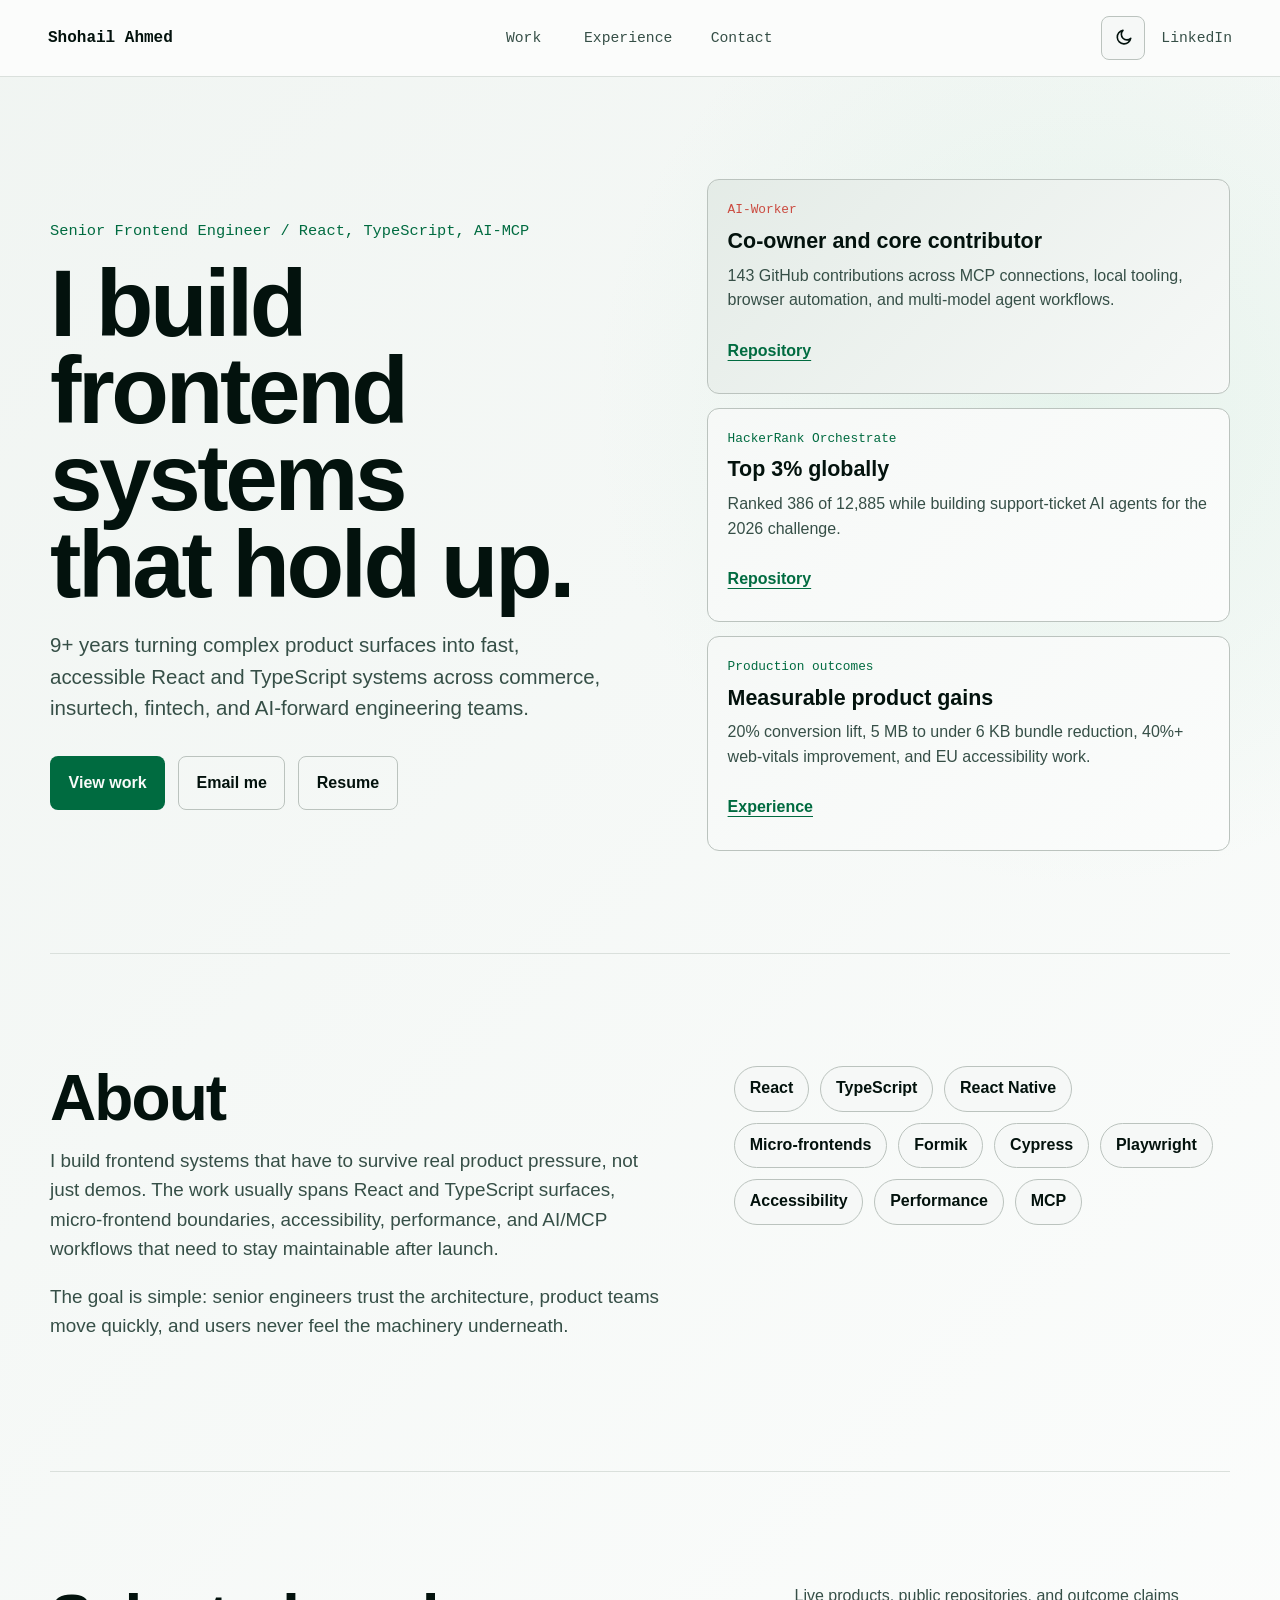
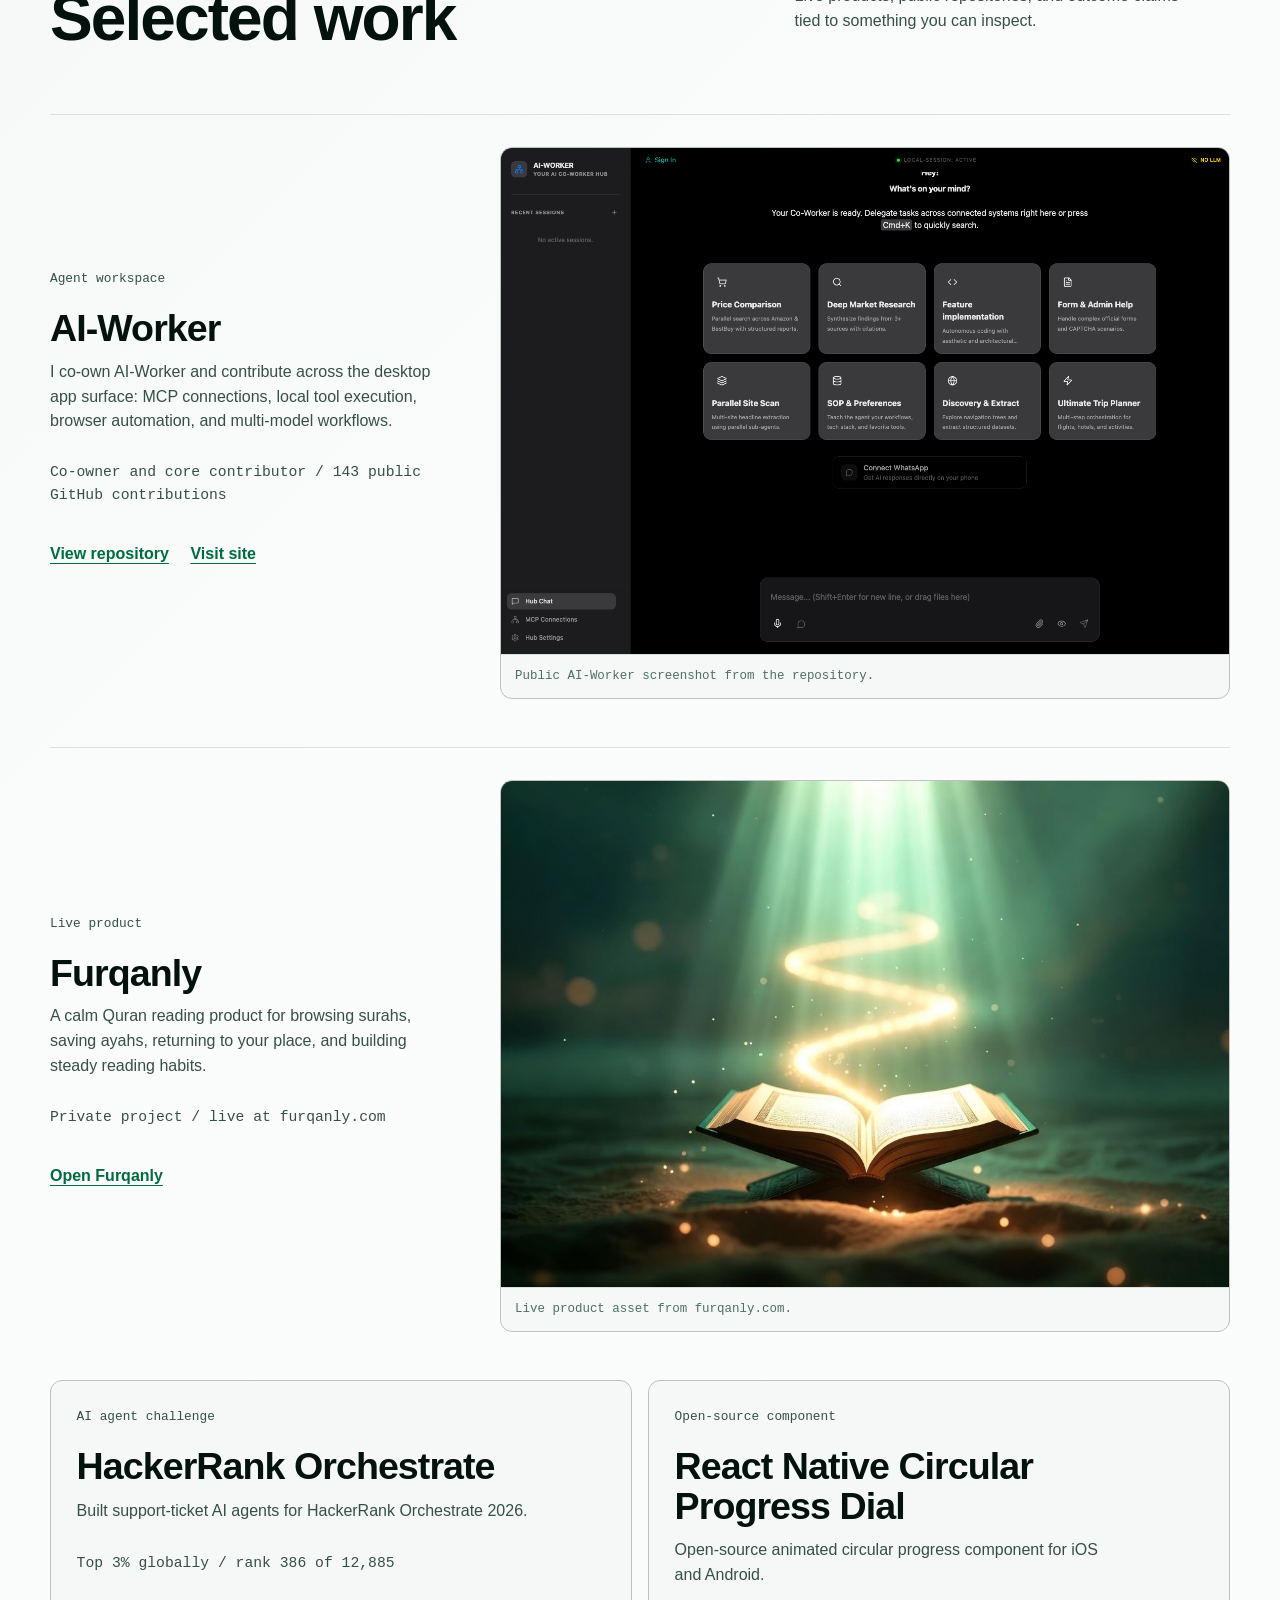
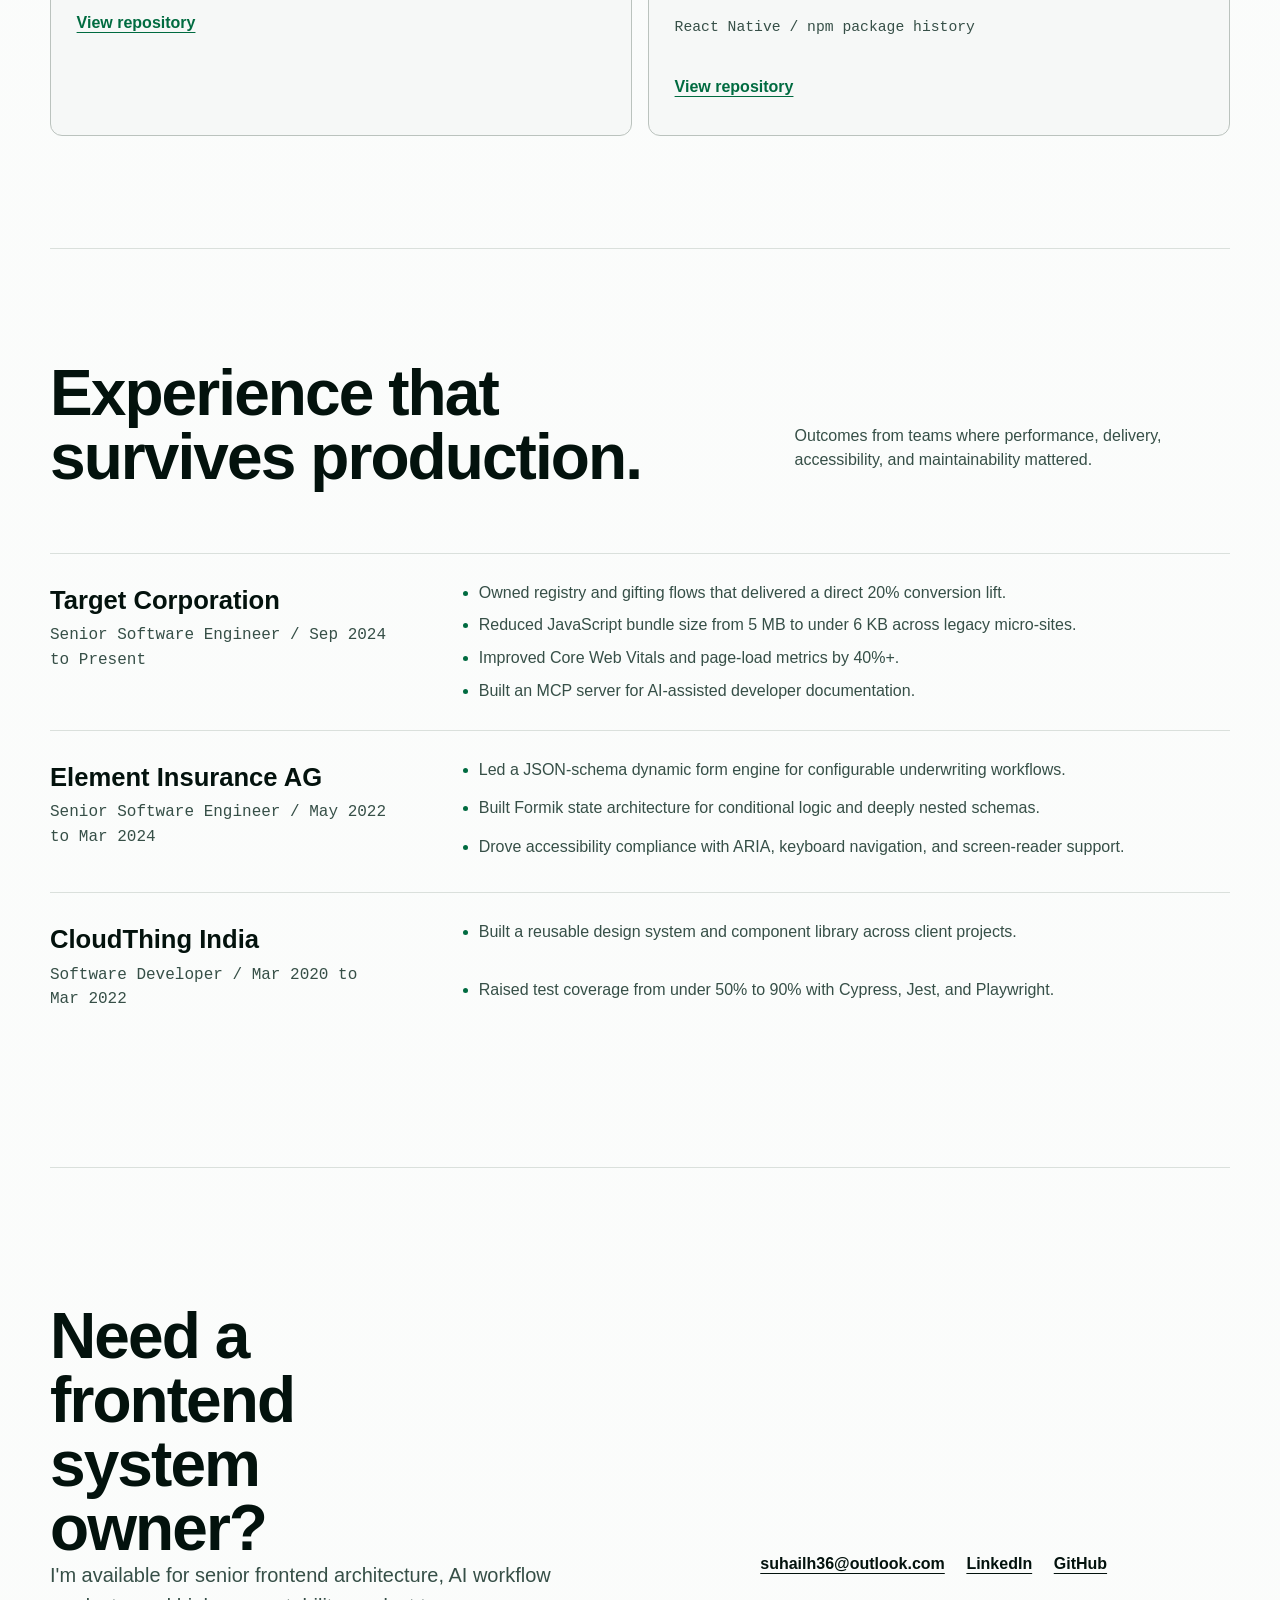
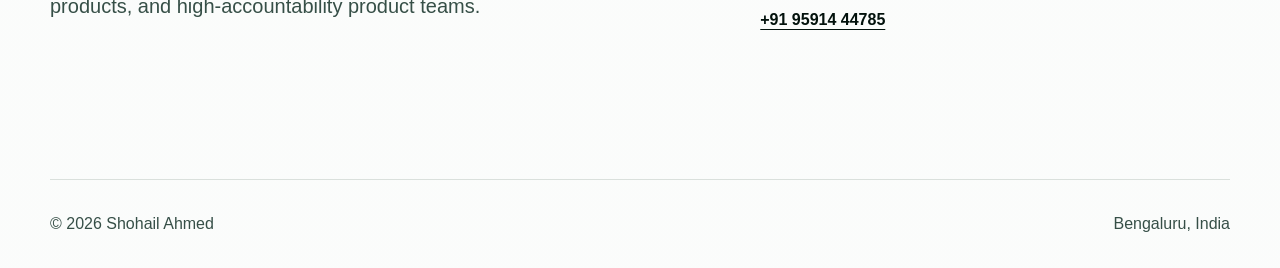
==== commit a3e4c658: "Tighten hero CTA copy" ====
--- a/index.html
+++ b/index.html
@@ -50,7 +50,7 @@
           </p>
           <div class="hero-actions" aria-label="Primary actions">
             <a class="button primary" href="#work">View work</a>
-            <a class="button secondary" href="mailto:suhailh36@outlook.com">Email Shohail</a>
+            <a class="button secondary" href="mailto:suhailh36@outlook.com">Email me</a>
             <a class="button secondary" href="./assets/shohail-ahmed-resume.pdf">Resume</a>
           </div>
         </div>
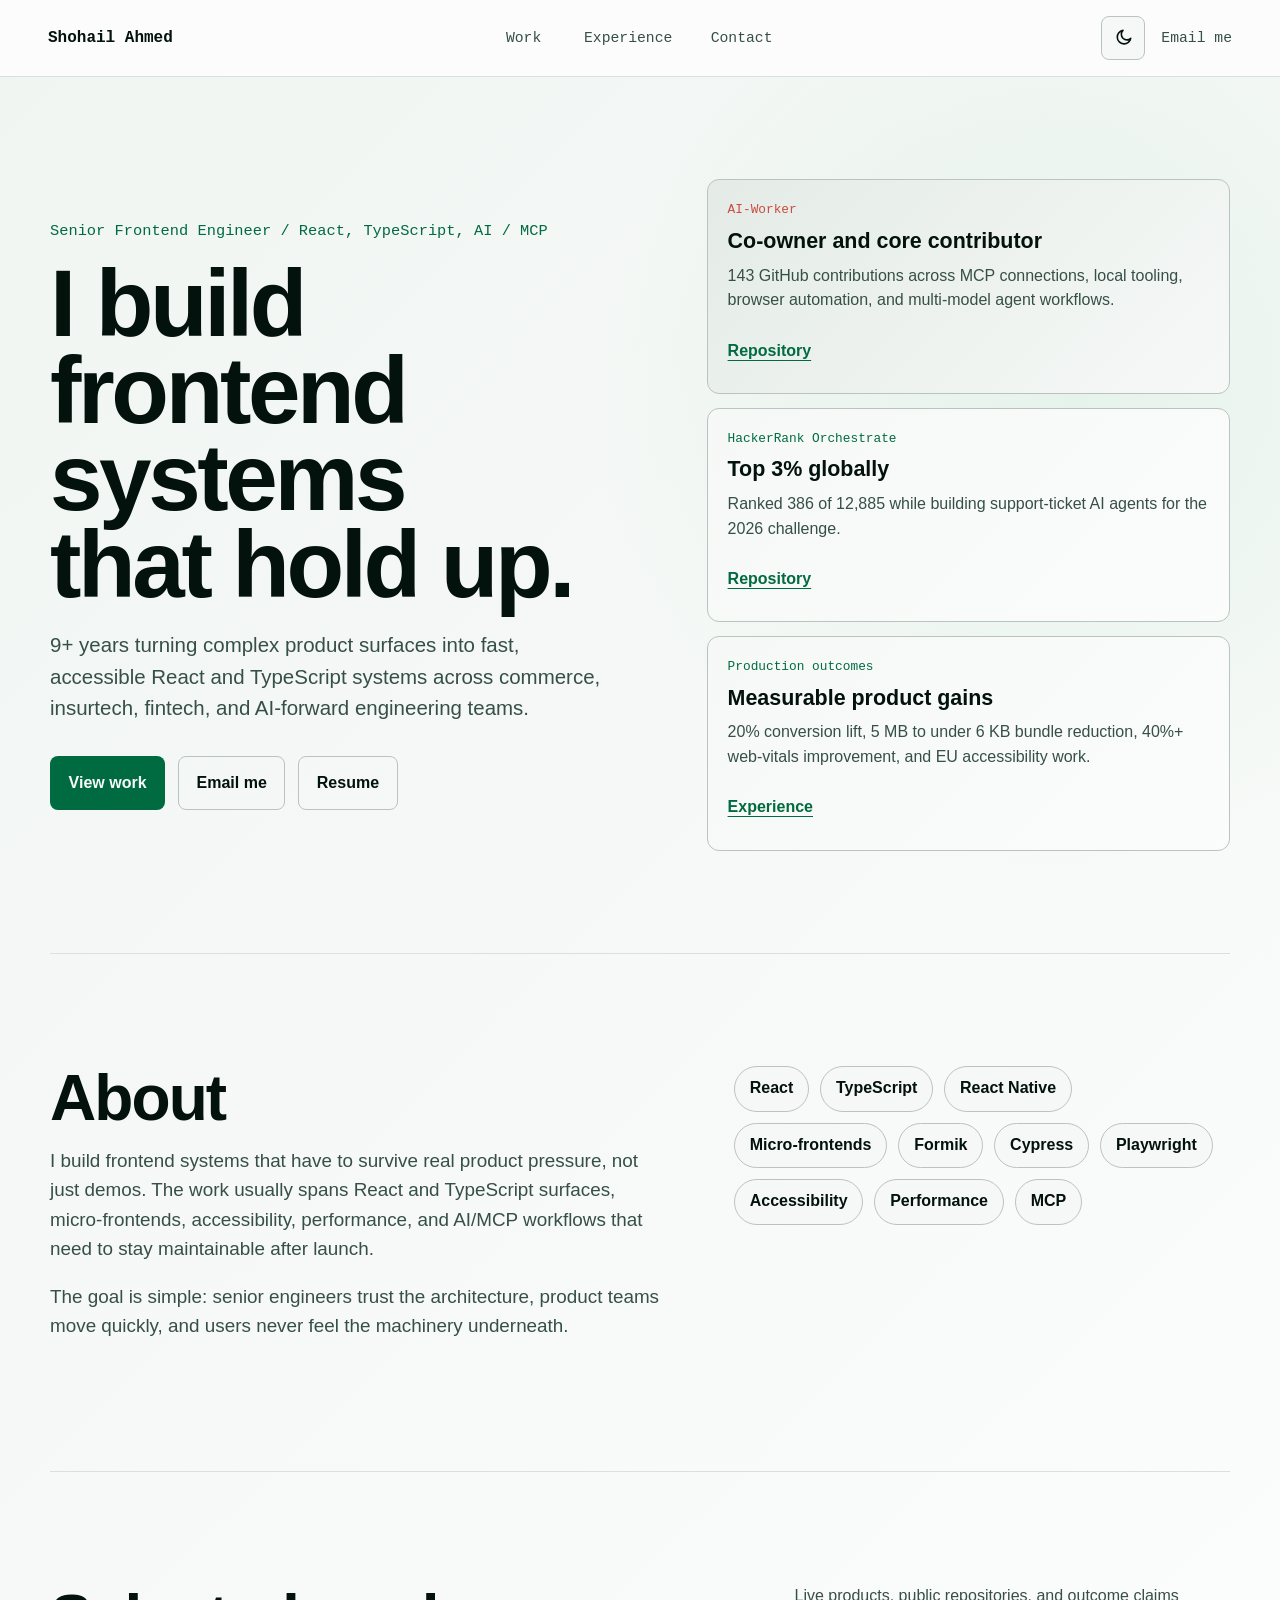
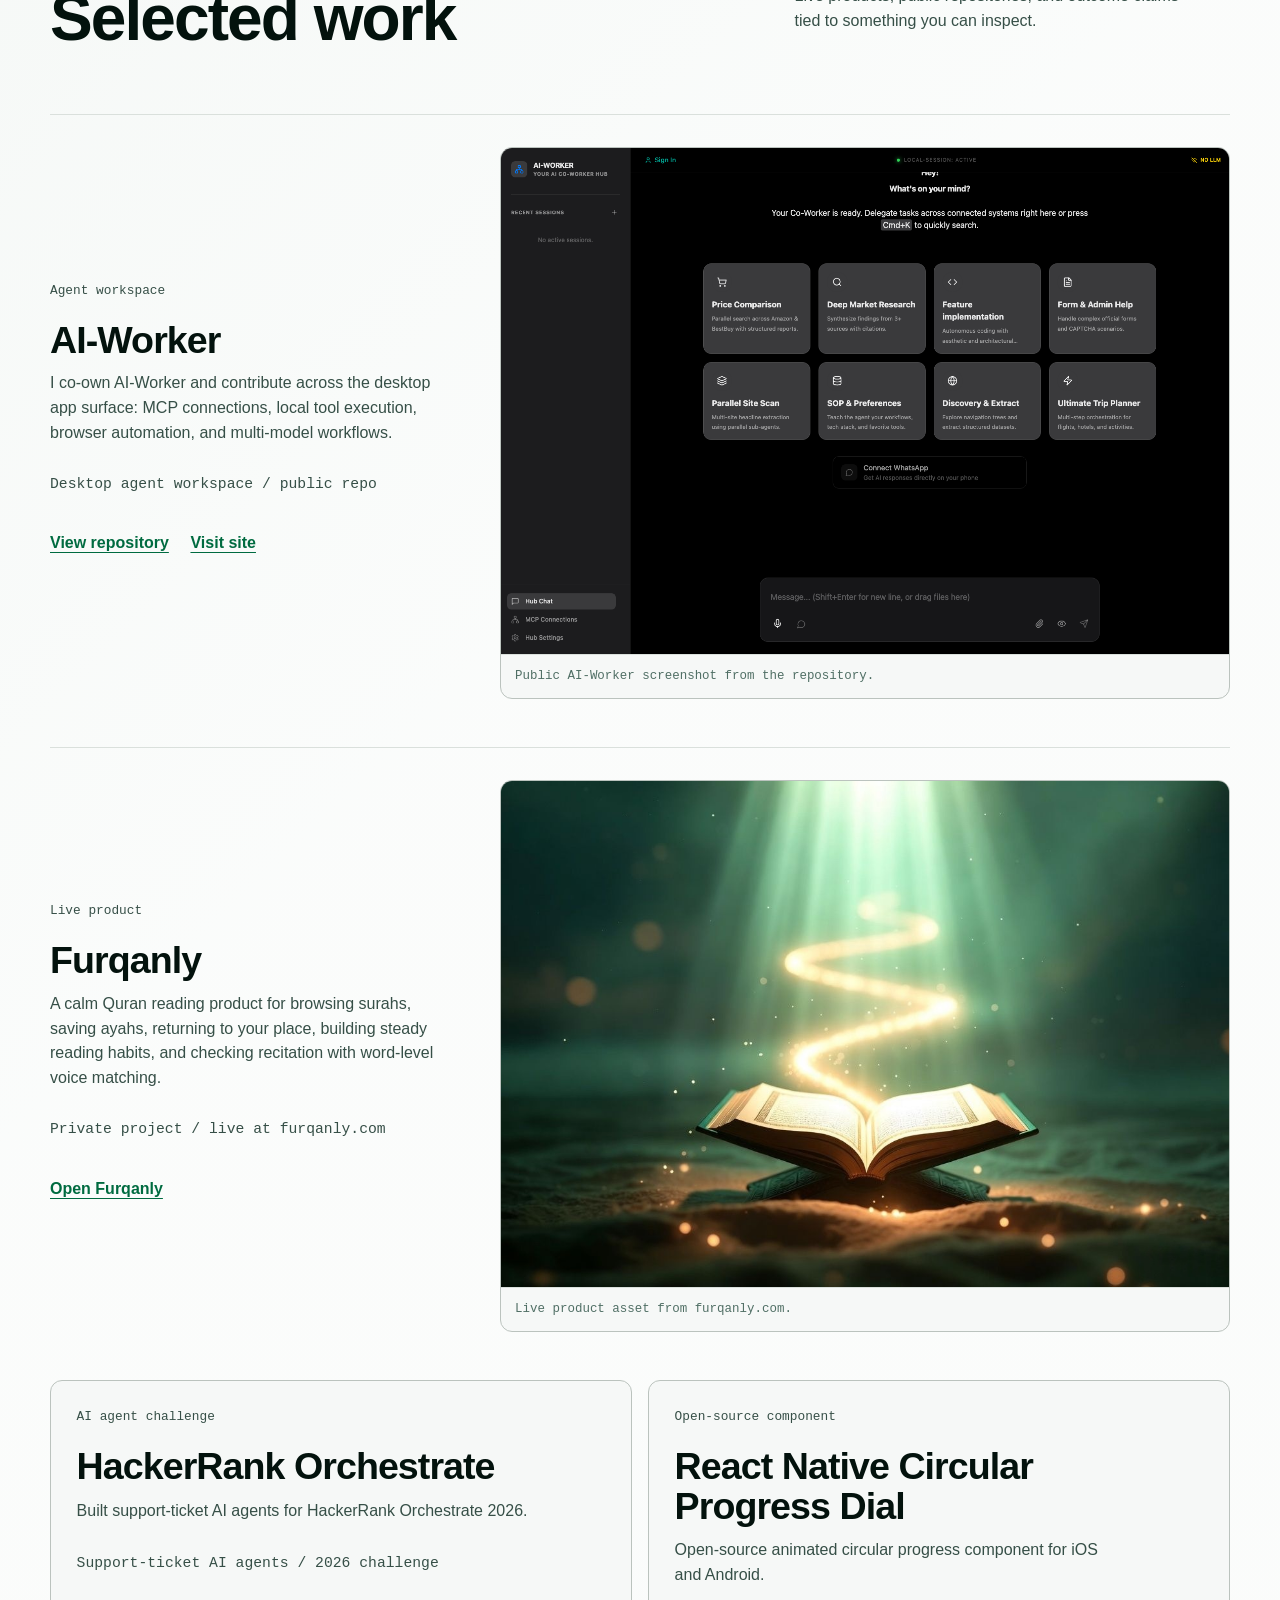
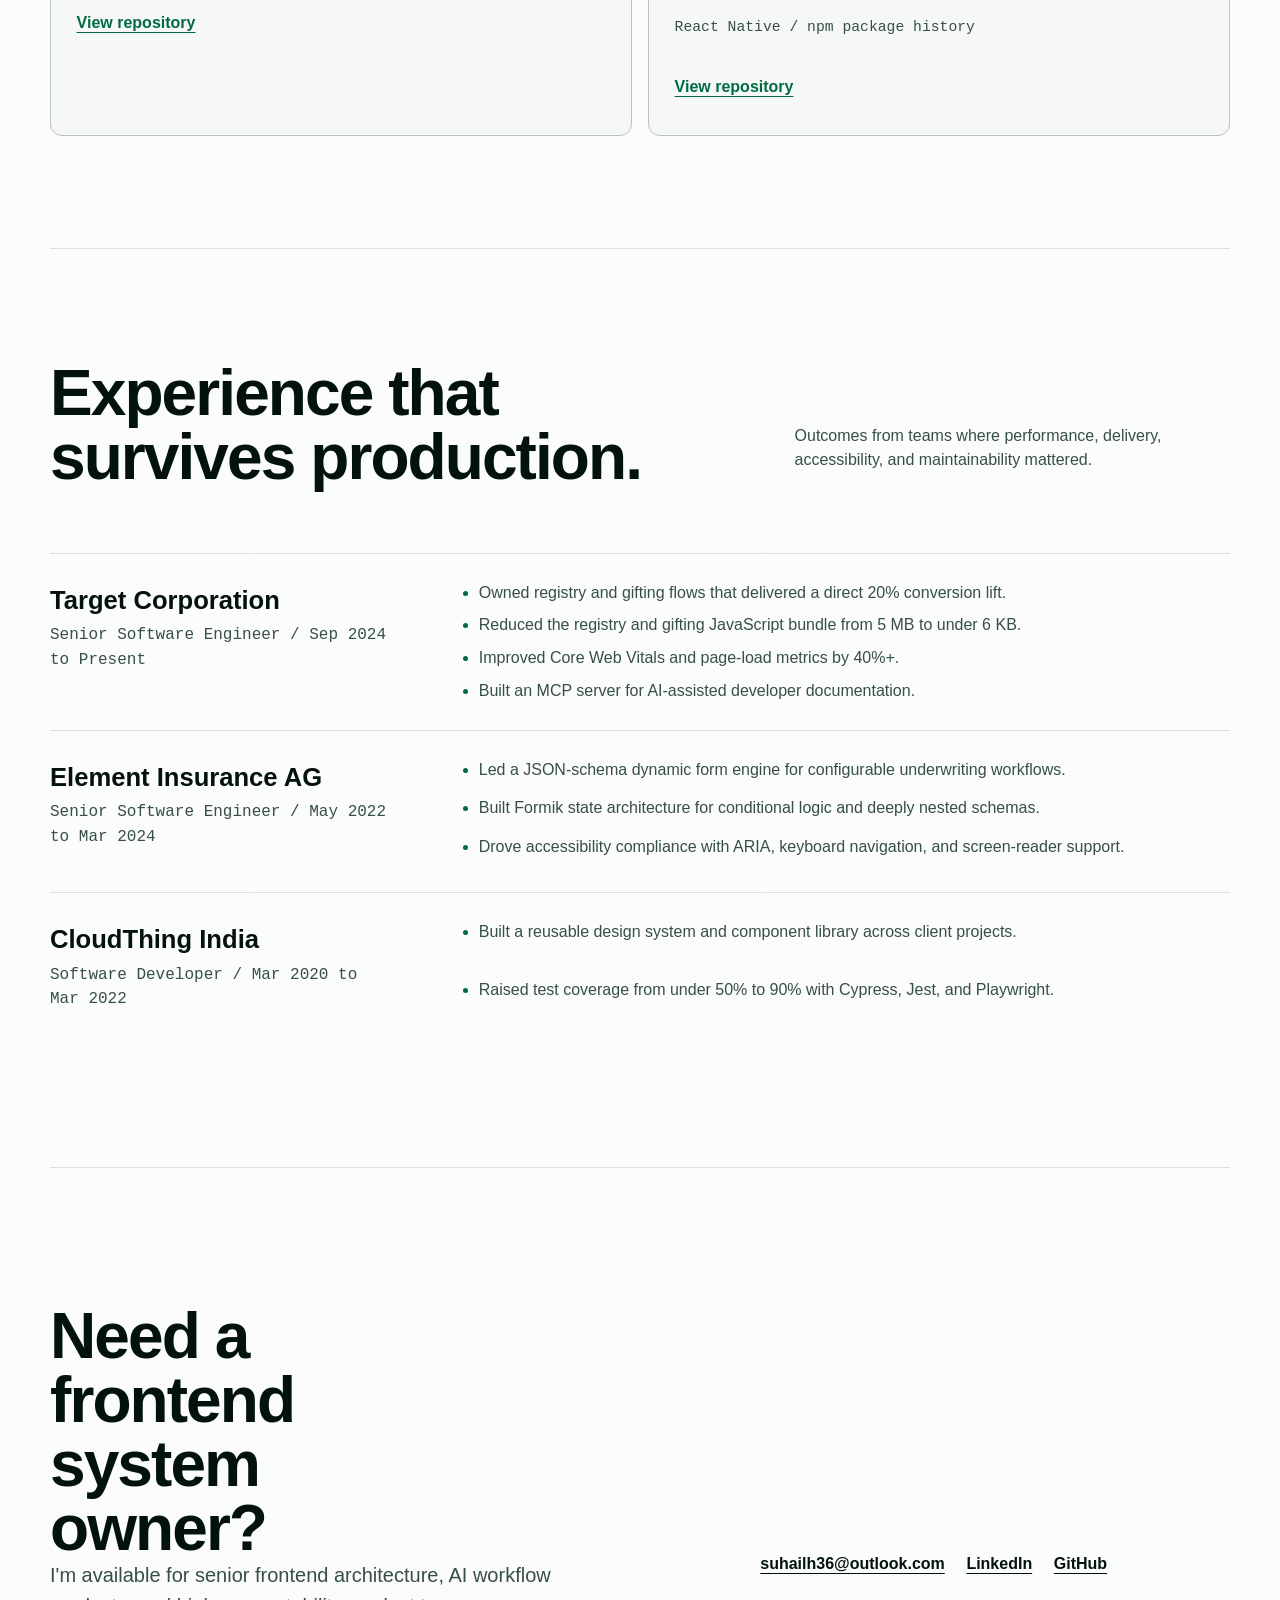
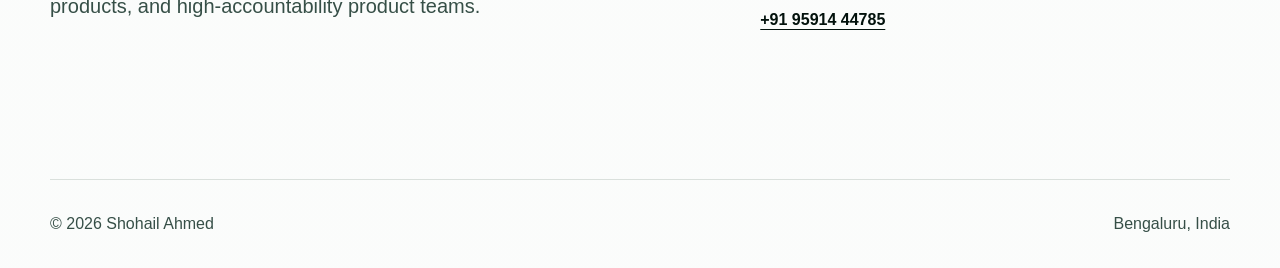
==== commit 5334c037: "Refine portfolio copy and contact ctas" ====
--- a/index.html
+++ b/index.html
@@ -4,7 +4,7 @@
     <meta charset="utf-8">
     <meta name="viewport" content="width=device-width, initial-scale=1">
     <title>Shohail Ahmed - Senior Frontend Engineer</title>
-    <meta name="description" content="Portfolio of Shohail Ahmed, a senior frontend engineer building React, TypeScript, micro-frontend, performance, accessibility, and AI/MCP product systems.">
+    <meta name="description" content="Portfolio of Shohail Ahmed, a senior frontend engineer building React, TypeScript, micro-frontends, performance, accessibility, and AI/MCP product systems.">
     <meta name="theme-color" content="#f8fbf8">
     <meta property="og:title" content="Shohail Ahmed - Senior Frontend Engineer">
     <meta property="og:description" content="Proof-led portfolio for React, TypeScript, micro-frontends, and AI-forward product systems.">
@@ -34,14 +34,14 @@
             <path d="M12 2v2M12 20v2M4.93 4.93l1.41 1.41M17.66 17.66l1.41 1.41M2 12h2M20 12h2M4.93 19.07l1.41-1.41M17.66 6.34l1.41-1.41"></path>
           </svg>
         </button>
-        <a class="header-contact" href="https://www.linkedin.com/in/shohail/" aria-label="Shohail Ahmed on LinkedIn">LinkedIn</a>
+        <a class="header-contact" href="mailto:suhailh36@outlook.com" aria-label="Email Shohail Ahmed">Email me</a>
       </div>
     </header>
 
     <main id="main">
       <section class="hero" id="top" aria-labelledby="hero-title">
         <div class="hero-copy">
-          <p class="role">Senior Frontend Engineer / React, TypeScript, AI-MCP</p>
+          <p class="role">Senior Frontend Engineer / React, TypeScript, AI / MCP</p>
           <h1 id="hero-title">I build frontend systems that hold up.</h1>
           <p class="hero-summary">
             9+ years turning complex product surfaces into fast, accessible
@@ -83,7 +83,7 @@
           <p>
             I build frontend systems that have to survive real product
             pressure, not just demos. The work usually spans React and
-            TypeScript surfaces, micro-frontend boundaries, accessibility,
+            TypeScript surfaces, micro-frontends, accessibility,
             performance, and AI/MCP workflows that need to stay maintainable
             after launch.
           </p>
@@ -123,7 +123,7 @@
                 MCP connections, local tool execution, browser automation, and
                 multi-model workflows.
               </p>
-              <p class="project-proof">Co-owner and core contributor / 143 public GitHub contributions</p>
+              <p class="project-proof">Desktop agent workspace / public repo</p>
               <div class="project-links">
                 <a href="https://github.com/meharajM/ai-worker.app" aria-label="View AI-Worker repository">View repository</a>
                 <a href="https://ai-worker.tech">Visit site</a>
@@ -141,7 +141,8 @@
               <h3>Furqanly</h3>
               <p>
                 A calm Quran reading product for browsing surahs, saving ayahs,
-                returning to your place, and building steady reading habits.
+                returning to your place, building steady reading habits, and
+                checking recitation with word-level voice matching.
               </p>
               <p class="project-proof">Private project / live at furqanly.com</p>
               <div class="project-links">
@@ -159,7 +160,7 @@
               <p class="project-index">AI agent challenge</p>
               <h3>HackerRank Orchestrate</h3>
               <p>Built support-ticket AI agents for HackerRank Orchestrate 2026.</p>
-              <p class="project-proof">Top 3% globally / rank 386 of 12,885</p>
+              <p class="project-proof">Support-ticket AI agents / 2026 challenge</p>
               <a href="https://github.com/shohailahm/hackerrank-orchestrate-v2" aria-label="View HackerRank Orchestrate repository">View repository</a>
             </article>
 
@@ -188,7 +189,7 @@
             </div>
             <ul>
               <li>Owned registry and gifting flows that delivered a direct 20% conversion lift.</li>
-              <li>Reduced JavaScript bundle size from 5 MB to under 6 KB across legacy micro-sites.</li>
+              <li>Reduced the registry and gifting JavaScript bundle from 5 MB to under 6 KB.</li>
               <li>Improved Core Web Vitals and page-load metrics by 40%+.</li>
               <li>Built an MCP server for AI-assisted developer documentation.</li>
             </ul>
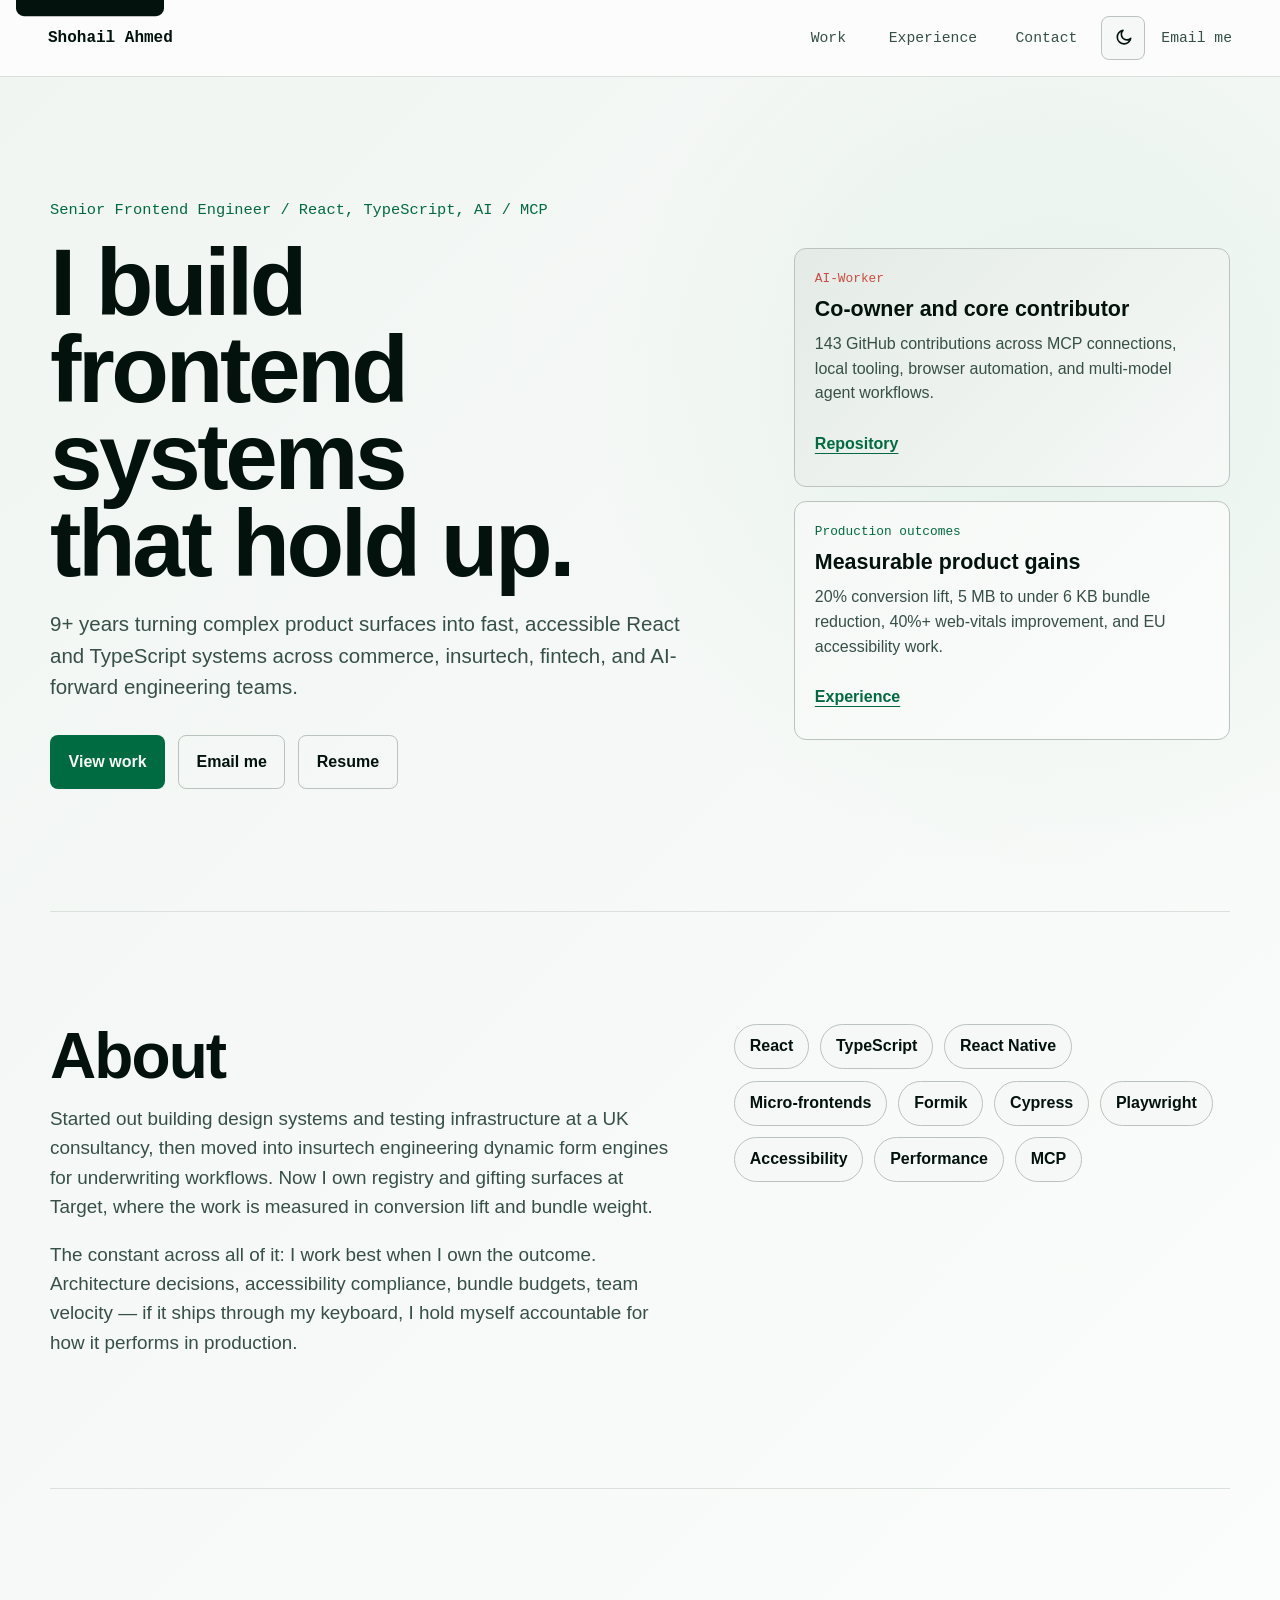
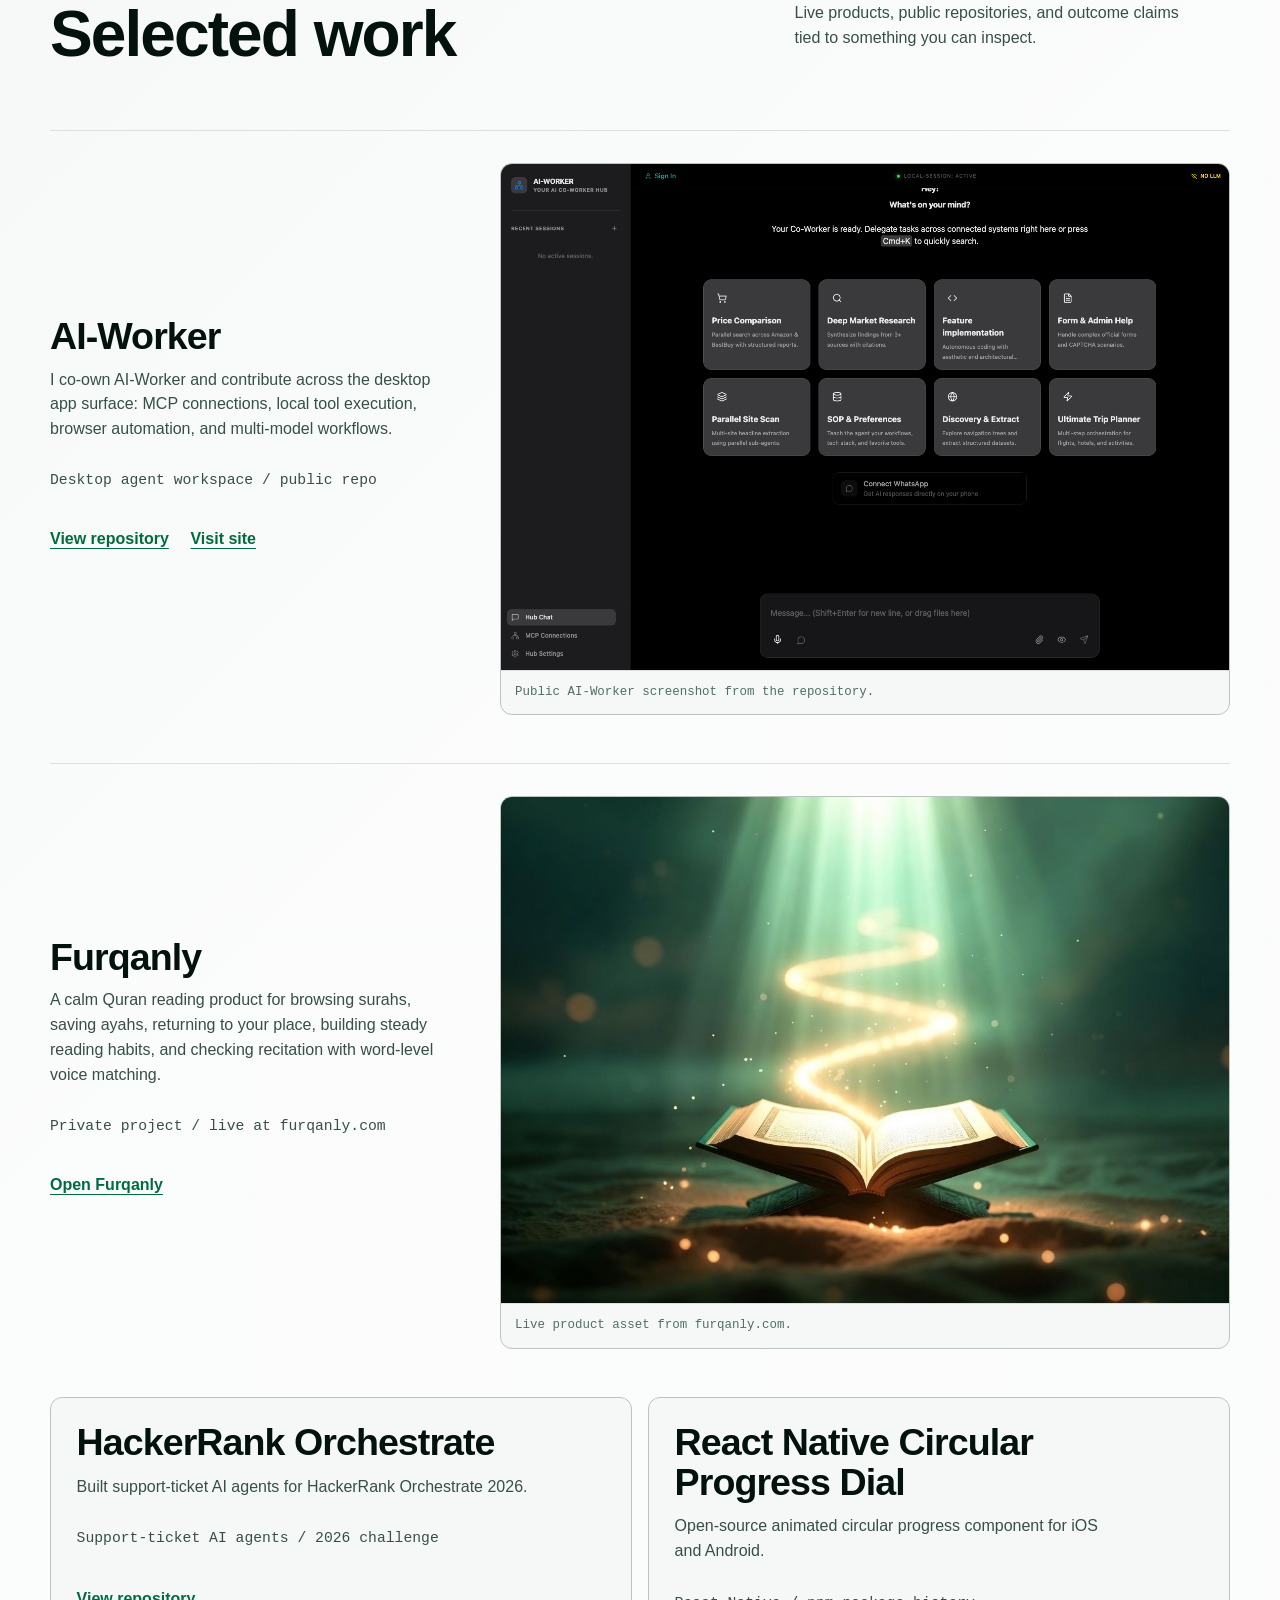
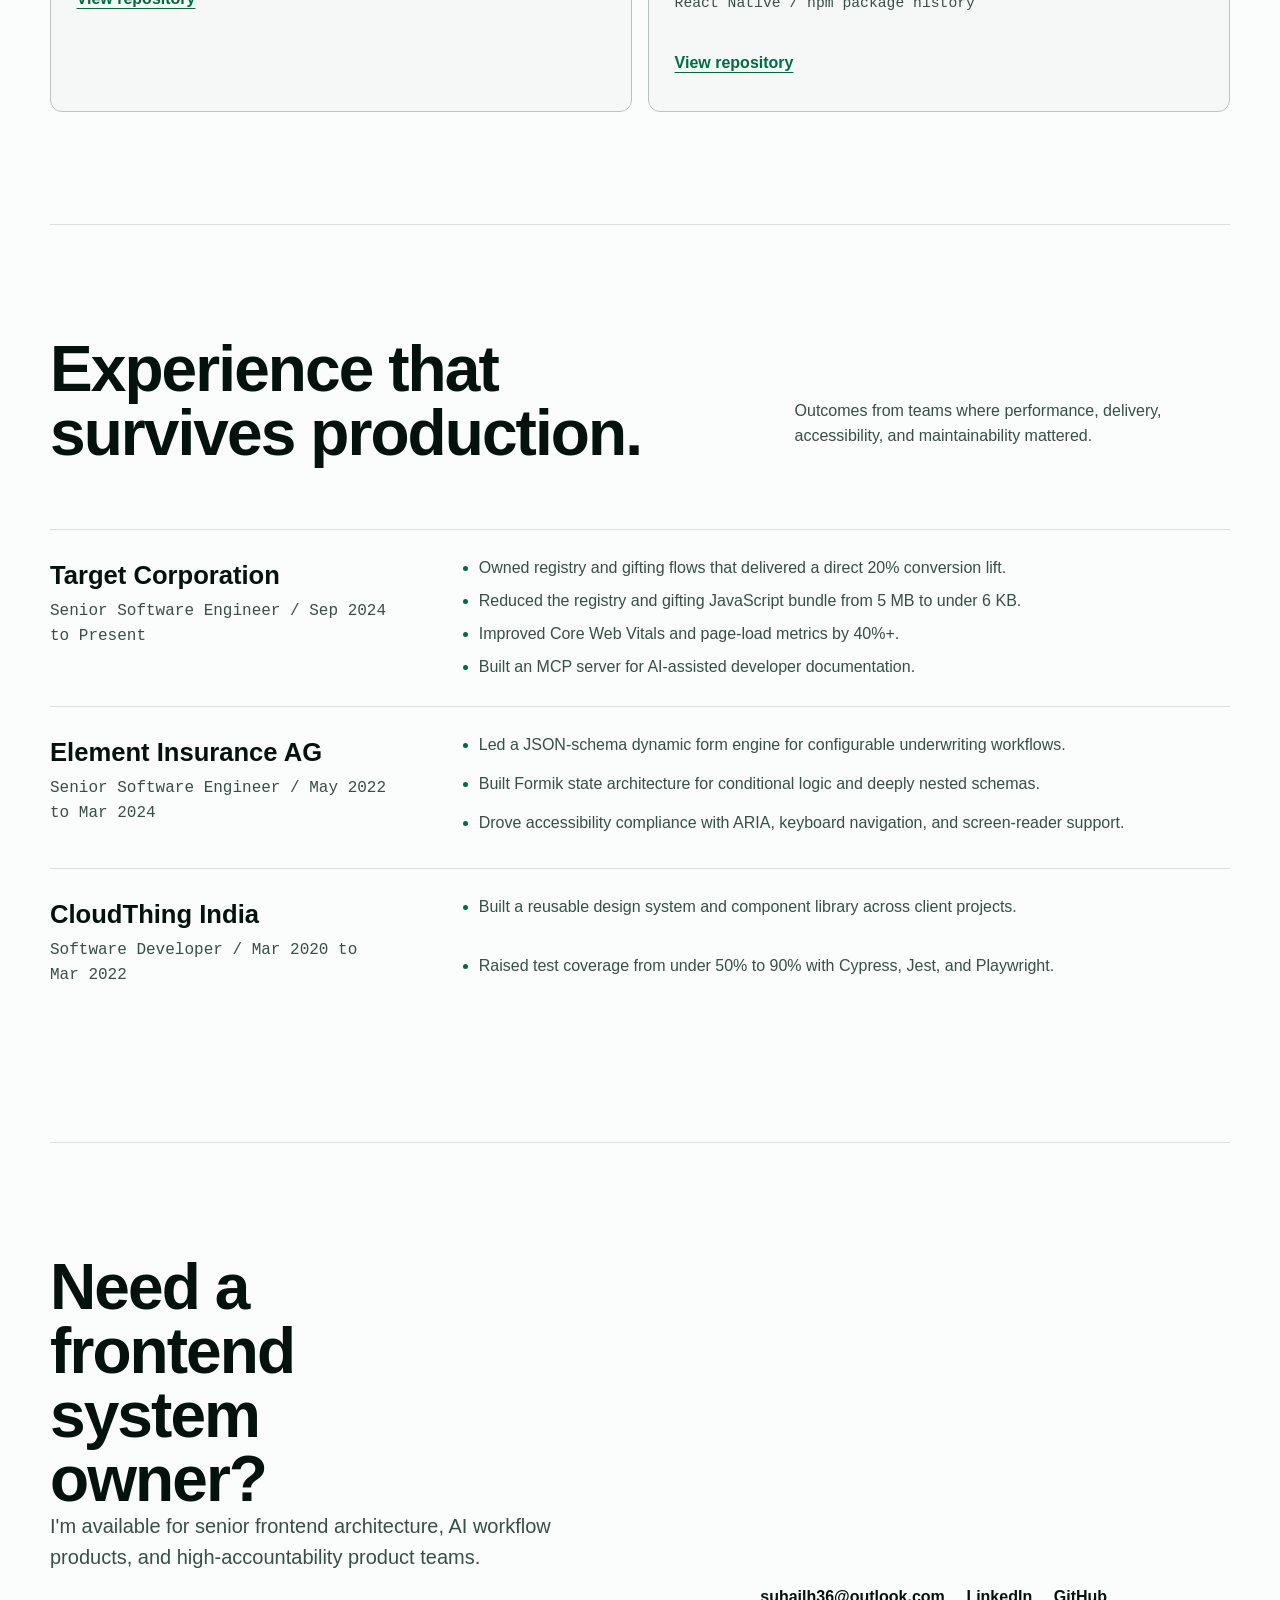
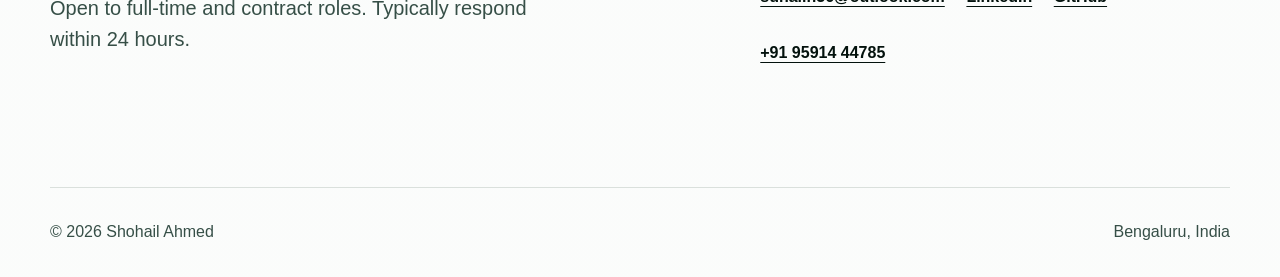
==== commit 002fdafc: "Reduce hero cognitive load, add hamburger nav, rewrite About, strengthen Contact - Shrink proof-stac" ====
--- a/index.html
+++ b/index.html
@@ -1,47 +1,99 @@
 <!doctype html>
 <html lang="en">
   <head>
-    <meta charset="utf-8">
-    <meta name="viewport" content="width=device-width, initial-scale=1">
+    <meta charset="utf-8" />
+    <meta name="viewport" content="width=device-width, initial-scale=1" />
     <title>Shohail Ahmed - Senior Frontend Engineer</title>
-    <meta name="description" content="Portfolio of Shohail Ahmed, a senior frontend engineer building React, TypeScript, micro-frontends, performance, accessibility, and AI/MCP product systems.">
-    <meta name="theme-color" content="#f8fbf8">
-    <meta property="og:title" content="Shohail Ahmed - Senior Frontend Engineer">
-    <meta property="og:description" content="Proof-led portfolio for React, TypeScript, micro-frontends, and AI-forward product systems.">
-    <meta property="og:url" content="https://shohail-ahmed-portfolio.netlify.app/">
-    <meta property="og:image" content="https://shohail-ahmed-portfolio.netlify.app/assets/ai-worker-chat-home.png">
-    <meta property="og:type" content="website">
-    <meta name="twitter:card" content="summary_large_image">
-    <link rel="stylesheet" href="./styles.css">
+    <meta
+      name="description"
+      content="Portfolio of Shohail Ahmed, a senior frontend engineer building React, TypeScript, micro-frontends, performance, accessibility, and AI/MCP product systems."
+    />
+    <meta name="theme-color" content="#f8fbf8" />
+    <meta
+      property="og:title"
+      content="Shohail Ahmed - Senior Frontend Engineer"
+    />
+    <meta
+      property="og:description"
+      content="Proof-led portfolio for React, TypeScript, micro-frontends, and AI-forward product systems."
+    />
+    <meta
+      property="og:url"
+      content="https://shohail-ahmed-portfolio.netlify.app/"
+    />
+    <meta
+      property="og:image"
+      content="https://shohail-ahmed-portfolio.netlify.app/assets/ai-worker-chat-home.png"
+    />
+    <meta property="og:type" content="website" />
+    <meta name="twitter:card" content="summary_large_image" />
+    <link rel="stylesheet" href="./styles.css" />
   </head>
   <body>
     <a class="skip-link" href="#main">Skip to content</a>
 
     <header class="site-header" aria-label="Primary navigation">
-      <a class="brand" href="#top" aria-label="Shohail Ahmed home">Shohail Ahmed</a>
-      <nav class="nav" aria-label="Portfolio sections">
-        <a href="#work">Work</a>
-        <a href="#experience">Experience</a>
-        <a href="#contact">Contact</a>
-      </nav>
-      <div class="header-actions">
-        <button class="theme-toggle" type="button" data-theme-toggle aria-label="Switch to dark theme">
-          <svg class="theme-icon theme-icon-moon" viewBox="0 0 24 24" aria-hidden="true">
-            <path d="M21 12.8A8.5 8.5 0 1 1 11.2 3a6.5 6.5 0 0 0 9.8 9.8Z"></path>
-          </svg>
-          <svg class="theme-icon theme-icon-sun" viewBox="0 0 24 24" aria-hidden="true">
-            <circle cx="12" cy="12" r="4"></circle>
-            <path d="M12 2v2M12 20v2M4.93 4.93l1.41 1.41M17.66 17.66l1.41 1.41M2 12h2M20 12h2M4.93 19.07l1.41-1.41M17.66 6.34l1.41-1.41"></path>
-          </svg>
-        </button>
-        <a class="header-contact" href="mailto:suhailh36@outlook.com" aria-label="Email Shohail Ahmed">Email me</a>
+      <a class="brand" href="#top" aria-label="Shohail Ahmed home"
+        >Shohail Ahmed</a
+      >
+      <button
+        class="hamburger"
+        type="button"
+        data-hamburger
+        aria-label="Open navigation"
+        aria-expanded="false"
+      >
+        <span></span><span></span><span></span>
+      </button>
+      <div class="nav-drawer">
+        <nav class="nav" aria-label="Portfolio sections">
+          <a href="#work">Work</a>
+          <a href="#experience">Experience</a>
+          <a href="#contact">Contact</a>
+        </nav>
+        <div class="header-actions">
+          <button
+            class="theme-toggle"
+            type="button"
+            data-theme-toggle
+            aria-label="Switch to dark theme"
+          >
+            <svg
+              class="theme-icon theme-icon-moon"
+              viewBox="0 0 24 24"
+              aria-hidden="true"
+            >
+              <path
+                d="M21 12.8A8.5 8.5 0 1 1 11.2 3a6.5 6.5 0 0 0 9.8 9.8Z"
+              ></path>
+            </svg>
+            <svg
+              class="theme-icon theme-icon-sun"
+              viewBox="0 0 24 24"
+              aria-hidden="true"
+            >
+              <circle cx="12" cy="12" r="4"></circle>
+              <path
+                d="M12 2v2M12 20v2M4.93 4.93l1.41 1.41M17.66 17.66l1.41 1.41M2 12h2M20 12h2M4.93 19.07l1.41-1.41M17.66 6.34l1.41-1.41"
+              ></path>
+            </svg>
+          </button>
+          <a
+            class="header-contact"
+            href="mailto:suhailh36@outlook.com"
+            aria-label="Email Shohail Ahmed"
+            >Email me</a
+          >
+        </div>
       </div>
     </header>
 
     <main id="main">
       <section class="hero" id="top" aria-labelledby="hero-title">
         <div class="hero-copy">
-          <p class="role">Senior Frontend Engineer / React, TypeScript, AI / MCP</p>
+          <p class="role">
+            Senior Frontend Engineer / React, TypeScript, AI / MCP
+          </p>
           <h1 id="hero-title">I build frontend systems that hold up.</h1>
           <p class="hero-summary">
             9+ years turning complex product surfaces into fast, accessible
@@ -50,8 +102,12 @@
           </p>
           <div class="hero-actions" aria-label="Primary actions">
             <a class="button primary" href="#work">View work</a>
-            <a class="button secondary" href="mailto:suhailh36@outlook.com">Email me</a>
-            <a class="button secondary" href="./assets/shohail-ahmed-resume.pdf">Resume</a>
+            <a class="button secondary" href="mailto:suhailh36@outlook.com"
+              >Email me</a
+            >
+            <a class="button secondary" href="./assets/shohail-ahmed-resume.pdf"
+              >Resume</a
+            >
           </div>
         </div>
 
@@ -59,19 +115,23 @@
           <article class="proof-card proof-card-ai">
             <span class="proof-kicker">AI-Worker</span>
             <strong>Co-owner and core contributor</strong>
-            <span>143 GitHub contributions across MCP connections, local tooling, browser automation, and multi-model agent workflows.</span>
-            <a href="https://github.com/meharajM/ai-worker.app" aria-label="View AI-Worker repository">Repository</a>
-          </article>
-          <article class="proof-card">
-            <span class="proof-kicker">HackerRank Orchestrate</span>
-            <strong>Top 3% globally</strong>
-            <span>Ranked 386 of 12,885 while building support-ticket AI agents for the 2026 challenge.</span>
-            <a href="https://github.com/shohailahm/hackerrank-orchestrate-v2" aria-label="View HackerRank Orchestrate repository">Repository</a>
+            <span
+              >143 GitHub contributions across MCP connections, local tooling,
+              browser automation, and multi-model agent workflows.</span
+            >
+            <a
+              href="https://github.com/meharajM/ai-worker.app"
+              aria-label="View AI-Worker repository"
+              >Repository</a
+            >
           </article>
           <article class="proof-card">
             <span class="proof-kicker">Production outcomes</span>
             <strong>Measurable product gains</strong>
-            <span>20% conversion lift, 5 MB to under 6 KB bundle reduction, 40%+ web-vitals improvement, and EU accessibility work.</span>
+            <span
+              >20% conversion lift, 5 MB to under 6 KB bundle reduction, 40%+
+              web-vitals improvement, and EU accessibility work.</span
+            >
             <a href="#experience">Experience</a>
           </article>
         </aside>
@@ -81,15 +141,17 @@
         <div class="about-copy">
           <h2 id="about-title">About</h2>
           <p>
-            I build frontend systems that have to survive real product
-            pressure, not just demos. The work usually spans React and
-            TypeScript surfaces, micro-frontends, accessibility,
-            performance, and AI/MCP workflows that need to stay maintainable
-            after launch.
+            Started out building design systems and testing infrastructure at a
+            UK consultancy, then moved into insurtech engineering dynamic form
+            engines for underwriting workflows. Now I own registry and gifting
+            surfaces at Target, where the work is measured in conversion lift
+            and bundle weight.
           </p>
           <p>
-            The goal is simple: senior engineers trust the architecture, product
-            teams move quickly, and users never feel the machinery underneath.
+            The constant across all of it: I work best when I own the outcome.
+            Architecture decisions, accessibility compliance, bundle budgets,
+            team velocity — if it ships through my keyboard, I hold myself
+            accountable for how it performs in production.
           </p>
         </div>
 
@@ -110,75 +172,118 @@
       <section class="work" id="work" aria-labelledby="work-title">
         <div class="section-heading">
           <h2 id="work-title">Selected work</h2>
-          <p>Live products, public repositories, and outcome claims tied to something you can inspect.</p>
+          <p>
+            Live products, public repositories, and outcome claims tied to
+            something you can inspect.
+          </p>
         </div>
 
         <div class="project-list">
           <article class="project project-featured">
             <div class="project-copy">
-              <p class="project-index">Agent workspace</p>
               <h3>AI-Worker</h3>
               <p>
-                I co-own AI-Worker and contribute across the desktop app surface:
-                MCP connections, local tool execution, browser automation, and
-                multi-model workflows.
+                I co-own AI-Worker and contribute across the desktop app
+                surface: MCP connections, local tool execution, browser
+                automation, and multi-model workflows.
               </p>
               <p class="project-proof">Desktop agent workspace / public repo</p>
               <div class="project-links">
-                <a href="https://github.com/meharajM/ai-worker.app" aria-label="View AI-Worker repository">View repository</a>
+                <a
+                  href="https://github.com/meharajM/ai-worker.app"
+                  aria-label="View AI-Worker repository"
+                  >View repository</a
+                >
                 <a href="https://ai-worker.tech">Visit site</a>
               </div>
             </div>
             <figure class="project-media">
-              <img src="./assets/ai-worker-chat-home.png" alt="AI-Worker chat workspace screenshot" width="1440" height="1000" loading="lazy" decoding="async">
-              <figcaption>Public AI-Worker screenshot from the repository.</figcaption>
+              <img
+                src="./assets/ai-worker-chat-home.png"
+                alt="AI-Worker chat workspace screenshot"
+                width="1440"
+                height="1000"
+                loading="lazy"
+                decoding="async"
+              />
+              <figcaption>
+                Public AI-Worker screenshot from the repository.
+              </figcaption>
             </figure>
           </article>
 
           <article class="project">
             <div class="project-copy">
-              <p class="project-index">Live product</p>
               <h3>Furqanly</h3>
               <p>
                 A calm Quran reading product for browsing surahs, saving ayahs,
                 returning to your place, building steady reading habits, and
                 checking recitation with word-level voice matching.
               </p>
-              <p class="project-proof">Private project / live at furqanly.com</p>
+              <p class="project-proof">
+                Private project / live at furqanly.com
+              </p>
               <div class="project-links">
                 <a href="https://furqanly.com">Open Furqanly</a>
               </div>
             </div>
             <figure class="project-media project-media-tight">
-              <img src="./assets/furqanly-hero.jpg" alt="Furqanly product hero artwork" width="1168" height="784" loading="lazy" decoding="async">
+              <img
+                src="./assets/furqanly-hero.jpg"
+                alt="Furqanly product hero artwork"
+                width="1168"
+                height="784"
+                loading="lazy"
+                decoding="async"
+              />
               <figcaption>Live product asset from furqanly.com.</figcaption>
             </figure>
           </article>
 
           <div class="project-grid">
             <article class="project-mini">
-              <p class="project-index">AI agent challenge</p>
               <h3>HackerRank Orchestrate</h3>
-              <p>Built support-ticket AI agents for HackerRank Orchestrate 2026.</p>
-              <p class="project-proof">Support-ticket AI agents / 2026 challenge</p>
-              <a href="https://github.com/shohailahm/hackerrank-orchestrate-v2" aria-label="View HackerRank Orchestrate repository">View repository</a>
+              <p>
+                Built support-ticket AI agents for HackerRank Orchestrate 2026.
+              </p>
+              <p class="project-proof">
+                Support-ticket AI agents / 2026 challenge
+              </p>
+              <a
+                href="https://github.com/shohailahm/hackerrank-orchestrate-v2"
+                aria-label="View HackerRank Orchestrate repository"
+                >View repository</a
+              >
             </article>
 
             <article class="project-mini">
-              <p class="project-index">Open-source component</p>
               <h3>React Native Circular Progress Dial</h3>
-              <p>Open-source animated circular progress component for iOS and Android.</p>
+              <p>
+                Open-source animated circular progress component for iOS and
+                Android.
+              </p>
               <p class="project-proof">React Native / npm package history</p>
-              <a href="https://github.com/shohailahm/react-native-circular-progressdial" aria-label="View React Native Circular Progress Dial repository">View repository</a>
+              <a
+                href="https://github.com/shohailahm/react-native-circular-progressdial"
+                aria-label="View React Native Circular Progress Dial repository"
+                >View repository</a
+              >
             </article>
           </div>
         </div>
       </section>
 
-      <section class="experience" id="experience" aria-labelledby="experience-title">
+      <section
+        class="experience"
+        id="experience"
+        aria-labelledby="experience-title"
+      >
         <div class="section-heading">
           <h2 id="experience-title">Experience that survives production.</h2>
-          <p>Outcomes from teams where performance, delivery, accessibility, and maintainability mattered.</p>
+          <p>
+            Outcomes from teams where performance, delivery, accessibility, and
+            maintainability mattered.
+          </p>
         </div>
 
         <div class="timeline">
@@ -188,10 +293,18 @@
               <p>Senior Software Engineer / Sep 2024 to Present</p>
             </div>
             <ul>
-              <li>Owned registry and gifting flows that delivered a direct 20% conversion lift.</li>
-              <li>Reduced the registry and gifting JavaScript bundle from 5 MB to under 6 KB.</li>
+              <li>
+                Owned registry and gifting flows that delivered a direct 20%
+                conversion lift.
+              </li>
+              <li>
+                Reduced the registry and gifting JavaScript bundle from 5 MB to
+                under 6 KB.
+              </li>
               <li>Improved Core Web Vitals and page-load metrics by 40%+.</li>
-              <li>Built an MCP server for AI-assisted developer documentation.</li>
+              <li>
+                Built an MCP server for AI-assisted developer documentation.
+              </li>
             </ul>
           </article>
 
@@ -201,9 +314,18 @@
               <p>Senior Software Engineer / May 2022 to Mar 2024</p>
             </div>
             <ul>
-              <li>Led a JSON-schema dynamic form engine for configurable underwriting workflows.</li>
-              <li>Built Formik state architecture for conditional logic and deeply nested schemas.</li>
-              <li>Drove accessibility compliance with ARIA, keyboard navigation, and screen-reader support.</li>
+              <li>
+                Led a JSON-schema dynamic form engine for configurable
+                underwriting workflows.
+              </li>
+              <li>
+                Built Formik state architecture for conditional logic and deeply
+                nested schemas.
+              </li>
+              <li>
+                Drove accessibility compliance with ARIA, keyboard navigation,
+                and screen-reader support.
+              </li>
             </ul>
           </article>
 
@@ -213,8 +335,14 @@
               <p>Software Developer / Mar 2020 to Mar 2022</p>
             </div>
             <ul>
-              <li>Built a reusable design system and component library across client projects.</li>
-              <li>Raised test coverage from under 50% to 90% with Cypress, Jest, and Playwright.</li>
+              <li>
+                Built a reusable design system and component library across
+                client projects.
+              </li>
+              <li>
+                Raised test coverage from under 50% to 90% with Cypress, Jest,
+                and Playwright.
+              </li>
             </ul>
           </article>
         </div>
@@ -224,8 +352,13 @@
         <div>
           <h2 id="contact-title">Need a frontend system owner?</h2>
           <p>
-            I'm available for senior frontend architecture, AI workflow products,
-            and high-accountability product teams.
+            I'm available for senior frontend architecture, AI workflow
+            products, and high-accountability product teams.
+          </p>
+
+          <p class="contact-availability">
+            Open to full-time and contract roles. Typically respond within
+            24&nbsp;hours.
           </p>
         </div>
         <div class="contact-links">
--- a/styles.css
+++ b/styles.css
@@ -98,7 +98,7 @@
   left: 1rem;
   top: 1rem;
   z-index: 20;
-  transform: translateY(-170%);
+  transform: translateY(-100%);
   background: var(--ink);
   color: var(--bg);
   padding: 0.72rem 1rem;
@@ -127,7 +127,6 @@
 .header-contact,
 .nav a,
 .project-proof,
-.project-index,
 .role,
 .proof-kicker,
 .project-media figcaption,
@@ -205,12 +204,54 @@
   color: var(--ink);
 }
 
+.hamburger {
+  display: none;
+  width: 44px;
+  min-width: 44px;
+  min-height: 44px;
+  padding: 0.6rem;
+  border: 1px solid var(--line);
+  border-radius: 8px;
+  background: var(--panel);
+  cursor: pointer;
+  flex-direction: column;
+  justify-content: center;
+  gap: 5px;
+}
+
+.hamburger span {
+  display: block;
+  width: 100%;
+  height: 2px;
+  border-radius: 1px;
+  background: var(--ink);
+  transition: transform 0.2s, opacity 0.2s;
+}
+
+.hamburger[aria-expanded="true"] span:nth-child(1) {
+  transform: translateY(7px) rotate(45deg);
+}
+
+.hamburger[aria-expanded="true"] span:nth-child(2) {
+  opacity: 0;
+}
+
+.hamburger[aria-expanded="true"] span:nth-child(3) {
+  transform: translateY(-7px) rotate(-45deg);
+}
+
+.nav-drawer {
+  display: flex;
+  align-items: center;
+  gap: 1.5rem;
+}
+
 .hero {
   width: min(var(--max), calc(100% - 2rem));
   min-height: calc(100vh - 66px);
   margin: 0 auto;
   display: grid;
-  grid-template-columns: minmax(0, 1.04fr) minmax(320px, 0.96fr);
+  grid-template-columns: minmax(0, 1.2fr) minmax(280px, 0.8fr);
   gap: clamp(2.2rem, 7vw, 6rem);
   align-items: center;
   padding: clamp(4rem, 8vw, 7rem) 0;
@@ -283,8 +324,7 @@
     var(--panel);
 }
 
-.proof-kicker,
-.project-index {
+.proof-kicker {
   display: block;
   color: var(--primary);
   font-size: 0.8rem;
@@ -529,7 +569,7 @@
 }
 
 .contact {
-  min-height: 68vh;
+  min-height: auto;
   display: grid;
   grid-template-columns: minmax(0, 0.85fr) minmax(280px, 0.65fr);
   gap: clamp(2rem, 8vw, 6rem);
@@ -587,28 +627,55 @@
 }
 
 @media (max-width: 680px) {
+  .hamburger {
+    display: flex;
+  }
+
   .site-header {
-    align-items: flex-start;
+    position: relative;
+  }
+
+  .nav-drawer {
+    position: fixed;
+    inset: 0;
+    z-index: -1;
     flex-direction: column;
+    justify-content: center;
+    gap: 2rem;
+    background: var(--bg);
+    opacity: 0;
+    pointer-events: none;
+    transition: opacity 0.25s;
+  }
+
+  .nav-drawer[data-open] {
+    z-index: 5;
+    opacity: 1;
+    pointer-events: auto;
   }
 
   .nav {
-    width: 100%;
-    justify-content: space-between;
+    flex-direction: column;
+    align-items: center;
+    gap: 1.5rem;
+  }
+
+  .nav a {
+    font-size: 1.2rem;
+  }
+
+  .header-actions {
+    gap: 1rem;
   }
 
   .header-contact {
-    display: none;
-  }
-
-  .header-actions {
-    align-self: stretch;
+    display: inline-flex;
   }
 
   .work,
   .experience,
   .contact {
-    scroll-margin-top: 9.5rem;
+    scroll-margin-top: 1.5rem;
   }
 
   h1 {
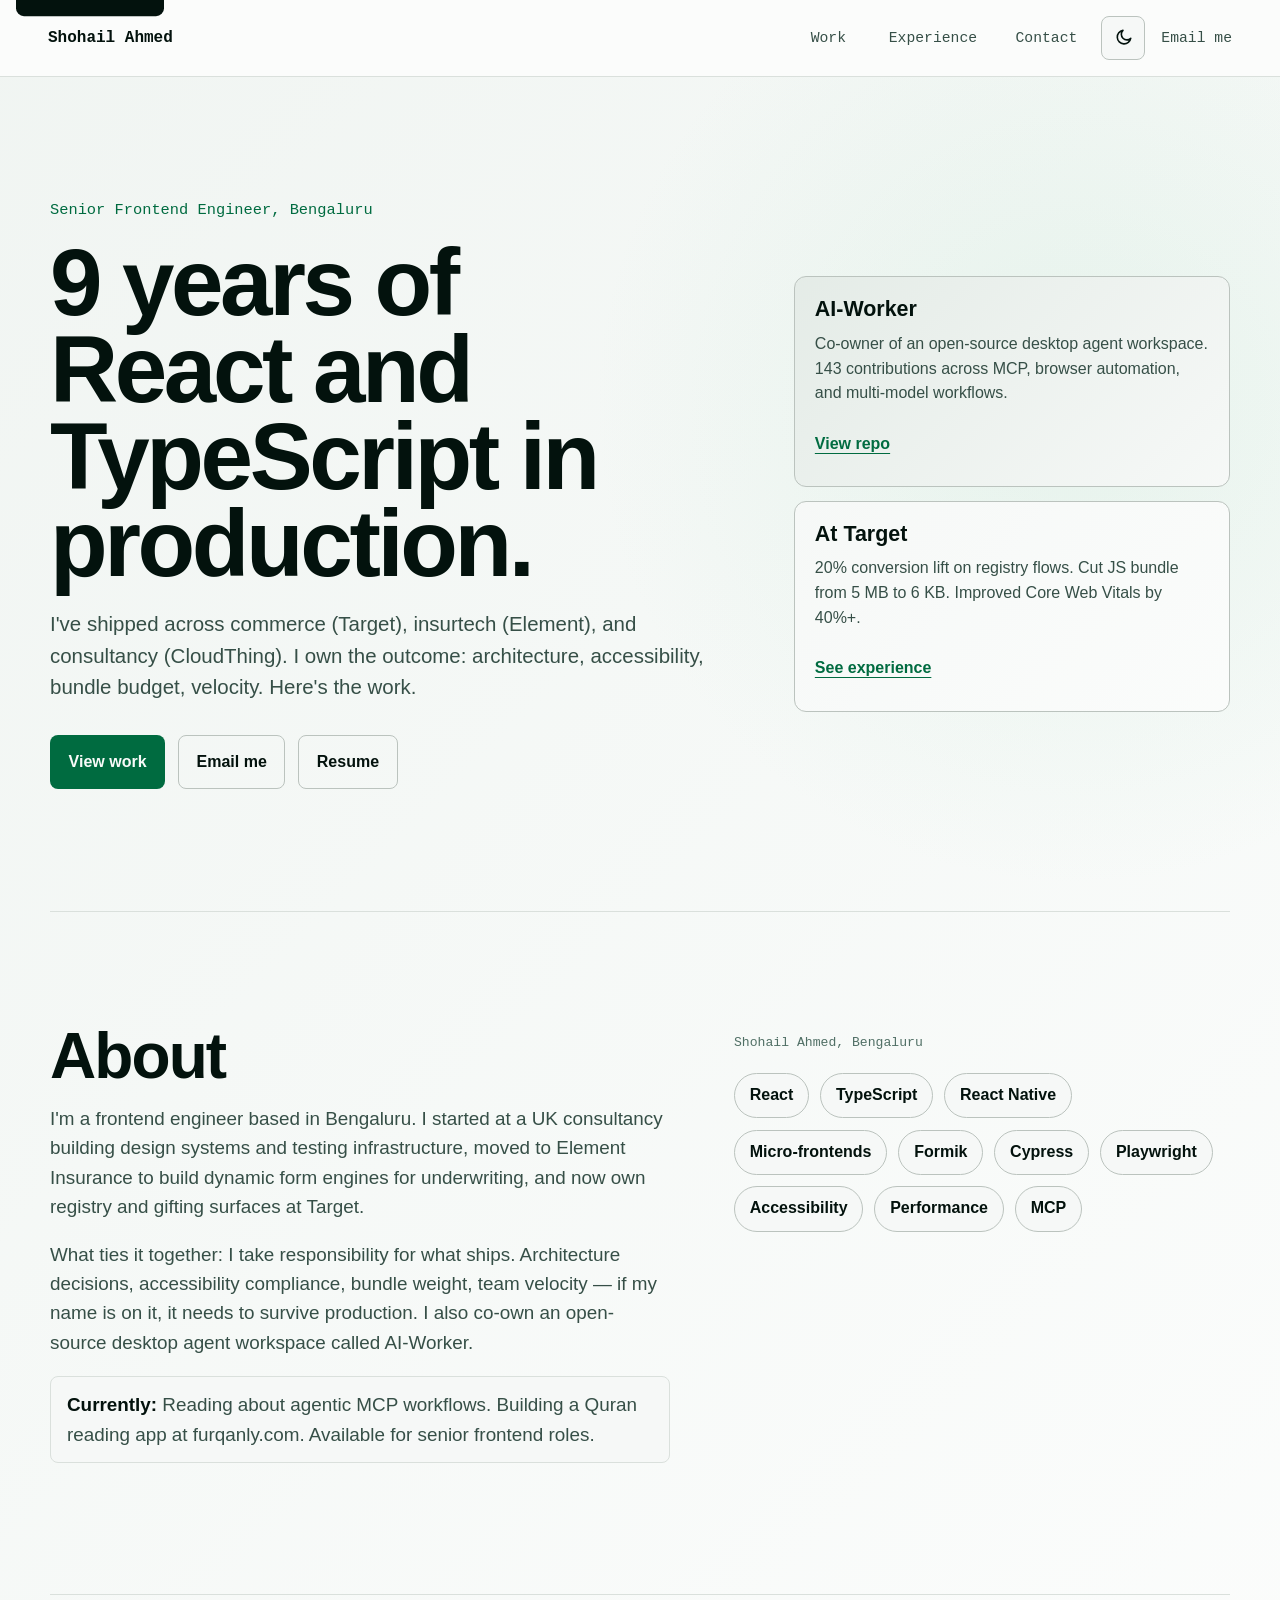
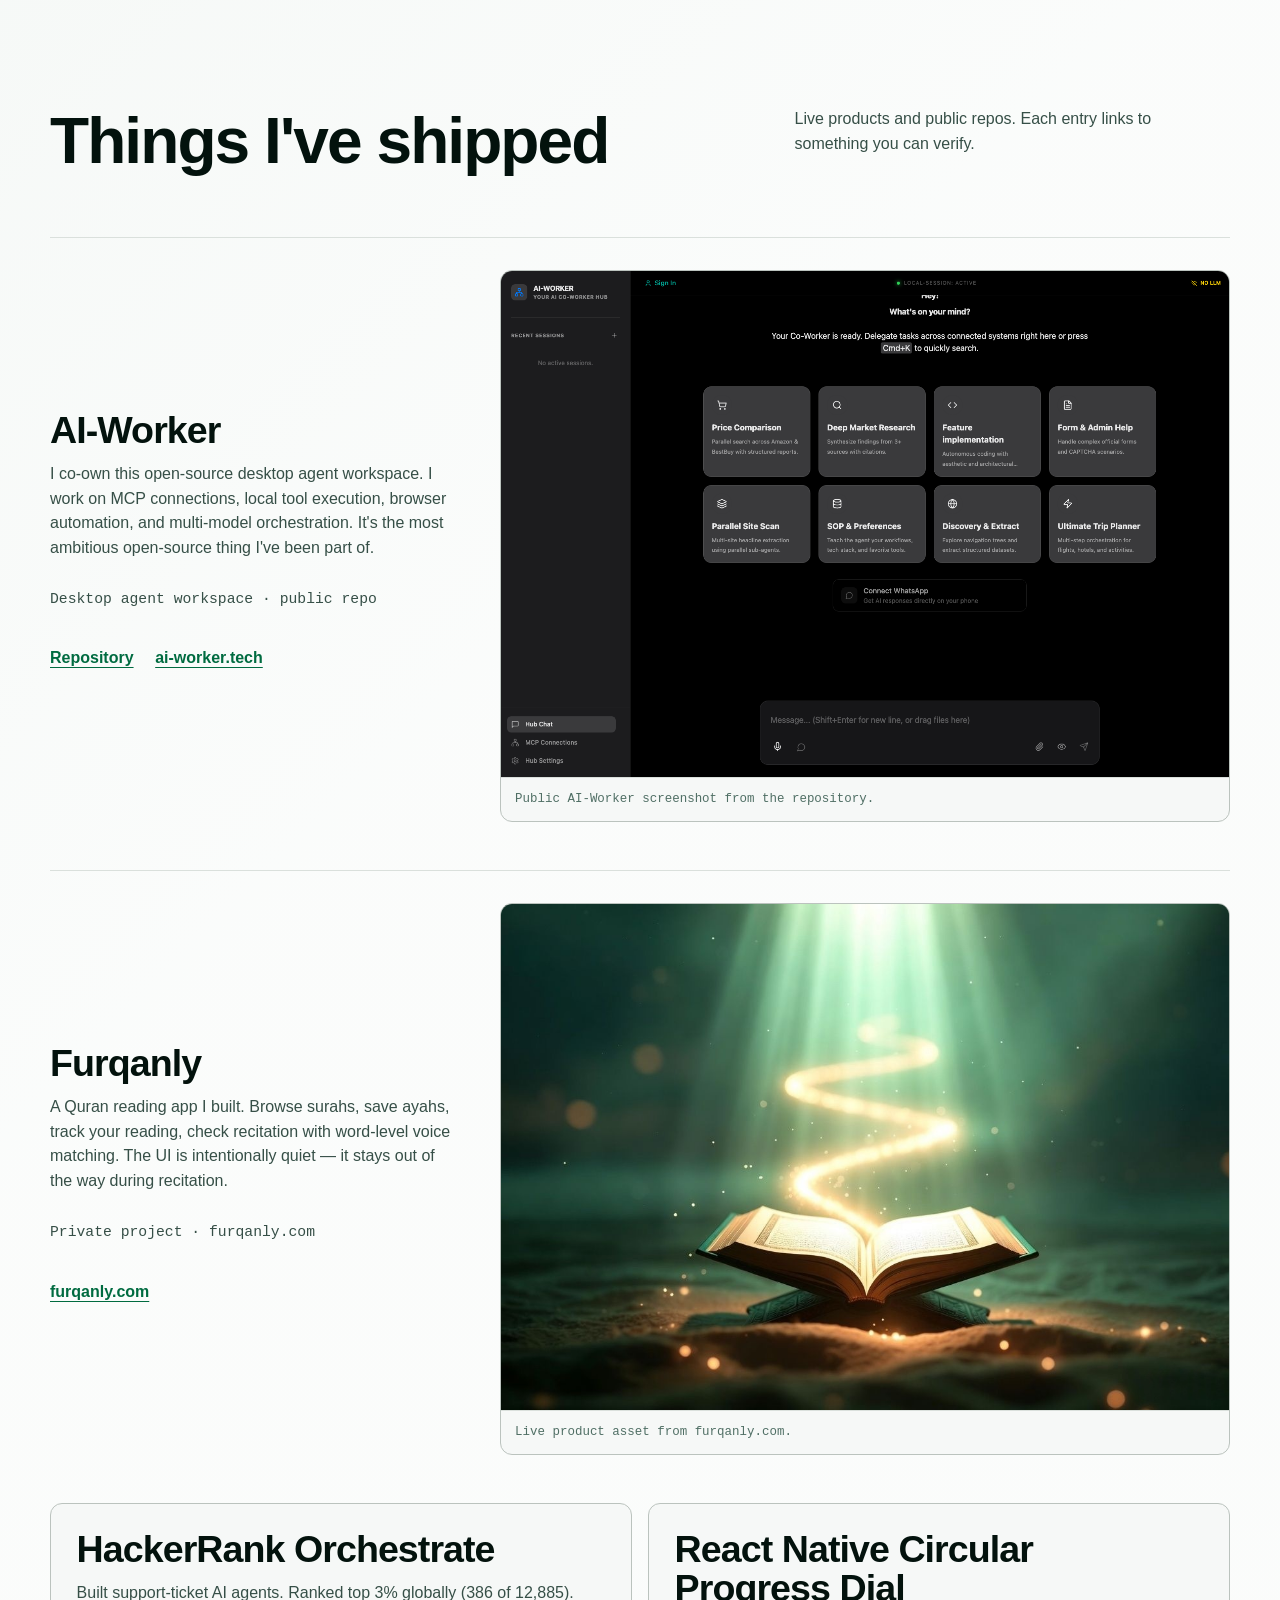
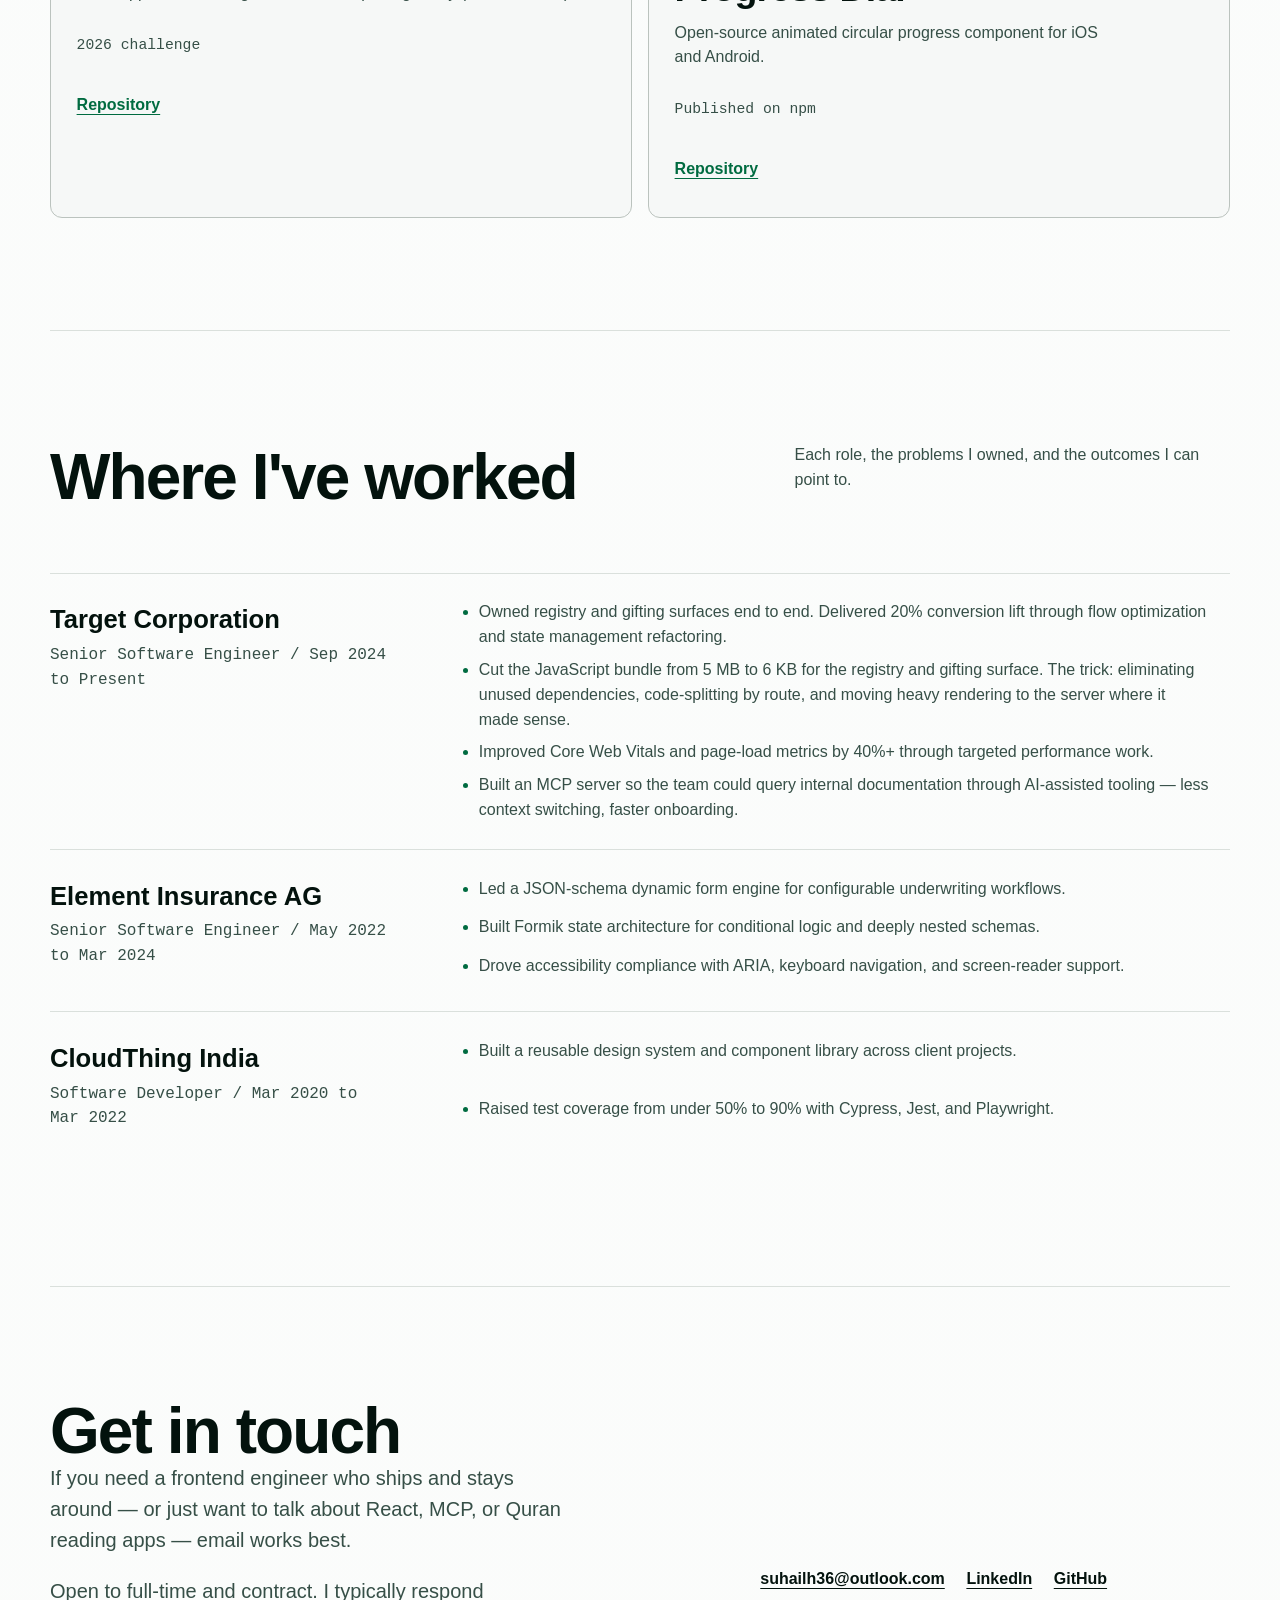
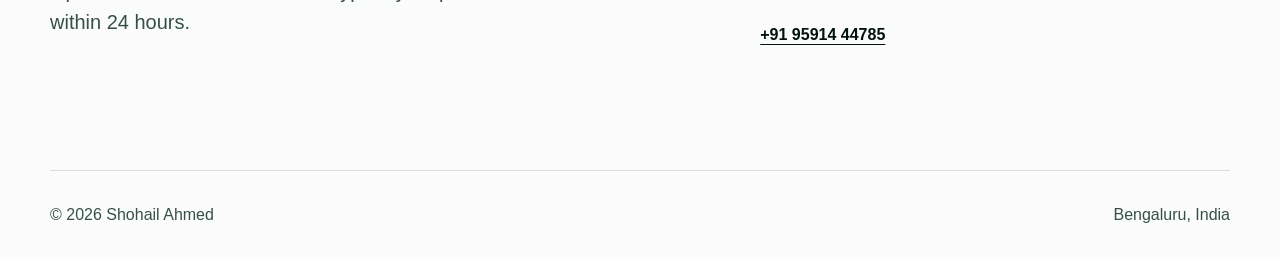
==== commit c14f5469: "Fix remaining AI cadence tells: em-dash reduction, comma/period replacements" ====
--- a/index.html
+++ b/index.html
@@ -6,7 +6,7 @@
     <title>Shohail Ahmed - Senior Frontend Engineer</title>
     <meta
       name="description"
-      content="Portfolio of Shohail Ahmed, a senior frontend engineer building React, TypeScript, micro-frontends, performance, accessibility, and AI/MCP product systems."
+      content="Portfolio of Shohail Ahmed — senior frontend engineer. React, TypeScript, production performance, and AI tooling."
     />
     <meta name="theme-color" content="#f8fbf8" />
     <meta
@@ -15,7 +15,7 @@
     />
     <meta
       property="og:description"
-      content="Proof-led portfolio for React, TypeScript, micro-frontends, and AI-forward product systems."
+      content="Shohail Ahmed — senior frontend engineer shipping React and TypeScript in production."
     />
     <meta
       property="og:url"
@@ -91,14 +91,12 @@
     <main id="main">
       <section class="hero" id="top" aria-labelledby="hero-title">
         <div class="hero-copy">
-          <p class="role">
-            Senior Frontend Engineer / React, TypeScript, AI / MCP
-          </p>
-          <h1 id="hero-title">I build frontend systems that hold up.</h1>
+          <p class="role">Senior Frontend Engineer, Bengaluru</p>
+          <h1 id="hero-title">9 years of React and TypeScript in production.</h1>
           <p class="hero-summary">
-            9+ years turning complex product surfaces into fast, accessible
-            React and TypeScript systems across commerce, insurtech, fintech,
-            and AI-forward engineering teams.
+            I've shipped across commerce (Target), insurtech (Element), and
+            consultancy (CloudThing). I own the outcome: architecture,
+            accessibility, bundle budget, velocity. Here's the work.
           </p>
           <div class="hero-actions" aria-label="Primary actions">
             <a class="button primary" href="#work">View work</a>
@@ -111,28 +109,16 @@
           </div>
         </div>
 
-        <aside class="proof-stack" aria-label="Proof summary">
+        <aside class="proof-stack" aria-label="Quick facts">
           <article class="proof-card proof-card-ai">
-            <span class="proof-kicker">AI-Worker</span>
-            <strong>Co-owner and core contributor</strong>
-            <span
-              >143 GitHub contributions across MCP connections, local tooling,
-              browser automation, and multi-model agent workflows.</span
-            >
-            <a
-              href="https://github.com/meharajM/ai-worker.app"
-              aria-label="View AI-Worker repository"
-              >Repository</a
-            >
+            <strong>AI-Worker</strong>
+            <span>Co-owner of an open-source desktop agent workspace. 143 contributions across MCP, browser automation, and multi-model workflows.</span>
+            <a href="https://github.com/meharajM/ai-worker.app" aria-label="View AI-Worker repository">View repo</a>
           </article>
           <article class="proof-card">
-            <span class="proof-kicker">Production outcomes</span>
-            <strong>Measurable product gains</strong>
-            <span
-              >20% conversion lift, 5 MB to under 6 KB bundle reduction, 40%+
-              web-vitals improvement, and EU accessibility work.</span
-            >
-            <a href="#experience">Experience</a>
+            <strong>At Target</strong>
+            <span>20% conversion lift on registry flows. Cut JS bundle from 5 MB to 6 KB. Improved Core Web Vitals by 40%+.</span>
+            <a href="#experience">See experience</a>
           </article>
         </aside>
       </section>
@@ -141,21 +127,31 @@
         <div class="about-copy">
           <h2 id="about-title">About</h2>
           <p>
-            Started out building design systems and testing infrastructure at a
-            UK consultancy, then moved into insurtech engineering dynamic form
-            engines for underwriting workflows. Now I own registry and gifting
-            surfaces at Target, where the work is measured in conversion lift
-            and bundle weight.
+            I'm a frontend engineer based in Bengaluru. I started at a UK
+            consultancy building design systems and testing infrastructure,
+            moved to Element Insurance to build dynamic form engines for
+            underwriting, and now own registry and gifting surfaces at Target.
           </p>
           <p>
-            The constant across all of it: I work best when I own the outcome.
-            Architecture decisions, accessibility compliance, bundle budgets,
-            team velocity — if it ships through my keyboard, I hold myself
-            accountable for how it performs in production.
-          </p>
-        </div>
-
-        <ul class="skill-list" aria-label="Core stack">
+            What ties it together: I take responsibility for what ships.
+            Architecture decisions, accessibility compliance, bundle weight,
+            team velocity — if my name is on it, it needs to survive production.
+            I also co-own an open-source desktop agent workspace called
+            AI-Worker.
+          </p>
+          <p class="about-now">
+            <strong>Currently:</strong> Reading about agentic MCP workflows.
+            Building a Quran reading app at furqanly.com. Available for senior
+            frontend roles.
+          </p>
+        </div>
+
+        <div>
+          <figure class="about-photo">
+            <img src="./assets/shohail-ahmed.jpg" alt="Shohail Ahmed" width="240" height="240" loading="lazy" decoding="async" onerror="this.style.display='none'">
+            <figcaption>Shohail Ahmed, Bengaluru</figcaption>
+          </figure>
+          <ul class="skill-list" aria-label="Core stack">
           <li>React</li>
           <li>TypeScript</li>
           <li>React Native</li>
@@ -171,11 +167,8 @@
 
       <section class="work" id="work" aria-labelledby="work-title">
         <div class="section-heading">
-          <h2 id="work-title">Selected work</h2>
-          <p>
-            Live products, public repositories, and outcome claims tied to
-            something you can inspect.
-          </p>
+          <h2 id="work-title">Things I've shipped</h2>
+          <p>Live products and public repos. Each entry links to something you can verify.</p>
         </div>
 
         <div class="project-list">
@@ -183,18 +176,15 @@
             <div class="project-copy">
               <h3>AI-Worker</h3>
               <p>
-                I co-own AI-Worker and contribute across the desktop app
-                surface: MCP connections, local tool execution, browser
-                automation, and multi-model workflows.
+                I co-own this open-source desktop agent workspace. I work on MCP
+                connections, local tool execution, browser automation, and
+                multi-model orchestration. It's the most ambitious open-source
+                thing I've been part of.
               </p>
-              <p class="project-proof">Desktop agent workspace / public repo</p>
+              <p class="project-proof">Desktop agent workspace · public repo</p>
               <div class="project-links">
-                <a
-                  href="https://github.com/meharajM/ai-worker.app"
-                  aria-label="View AI-Worker repository"
-                  >View repository</a
-                >
-                <a href="https://ai-worker.tech">Visit site</a>
+                <a href="https://github.com/meharajM/ai-worker.app" aria-label="View AI-Worker repository">Repository</a>
+                <a href="https://ai-worker.tech">ai-worker.tech</a>
               </div>
             </div>
             <figure class="project-media">
@@ -216,15 +206,14 @@
             <div class="project-copy">
               <h3>Furqanly</h3>
               <p>
-                A calm Quran reading product for browsing surahs, saving ayahs,
-                returning to your place, building steady reading habits, and
-                checking recitation with word-level voice matching.
+                A Quran reading app I built. Browse surahs, save ayahs, track
+                your reading, check recitation with word-level voice matching.
+                The UI is intentionally quiet — it stays out of the way during
+                recitation.
               </p>
-              <p class="project-proof">
-                Private project / live at furqanly.com
-              </p>
+              <p class="project-proof">Private project · furqanly.com</p>
               <div class="project-links">
-                <a href="https://furqanly.com">Open Furqanly</a>
+                <a href="https://furqanly.com">furqanly.com</a>
               </div>
             </div>
             <figure class="project-media project-media-tight">
@@ -243,31 +232,16 @@
           <div class="project-grid">
             <article class="project-mini">
               <h3>HackerRank Orchestrate</h3>
-              <p>
-                Built support-ticket AI agents for HackerRank Orchestrate 2026.
-              </p>
-              <p class="project-proof">
-                Support-ticket AI agents / 2026 challenge
-              </p>
-              <a
-                href="https://github.com/shohailahm/hackerrank-orchestrate-v2"
-                aria-label="View HackerRank Orchestrate repository"
-                >View repository</a
-              >
+              <p>Built support-ticket AI agents. Ranked top 3% globally (386 of 12,885).</p>
+              <p class="project-proof">2026 challenge</p>
+              <a href="https://github.com/shohailahm/hackerrank-orchestrate-v2" aria-label="View HackerRank Orchestrate repository">Repository</a>
             </article>
 
             <article class="project-mini">
               <h3>React Native Circular Progress Dial</h3>
-              <p>
-                Open-source animated circular progress component for iOS and
-                Android.
-              </p>
-              <p class="project-proof">React Native / npm package history</p>
-              <a
-                href="https://github.com/shohailahm/react-native-circular-progressdial"
-                aria-label="View React Native Circular Progress Dial repository"
-                >View repository</a
-              >
+              <p>Open-source animated circular progress component for iOS and Android.</p>
+              <p class="project-proof">Published on npm</p>
+              <a href="https://github.com/shohailahm/react-native-circular-progressdial" aria-label="View React Native Circular Progress Dial repository">Repository</a>
             </article>
           </div>
         </div>
@@ -279,11 +253,8 @@
         aria-labelledby="experience-title"
       >
         <div class="section-heading">
-          <h2 id="experience-title">Experience that survives production.</h2>
-          <p>
-            Outcomes from teams where performance, delivery, accessibility, and
-            maintainability mattered.
-          </p>
+          <h2 id="experience-title">Where I've worked</h2>
+          <p>Each role, the problems I owned, and the outcomes I can point to.</p>
         </div>
 
         <div class="timeline">
@@ -294,16 +265,21 @@
             </div>
             <ul>
               <li>
-                Owned registry and gifting flows that delivered a direct 20%
-                conversion lift.
-              </li>
-              <li>
-                Reduced the registry and gifting JavaScript bundle from 5 MB to
-                under 6 KB.
-              </li>
-              <li>Improved Core Web Vitals and page-load metrics by 40%+.</li>
-              <li>
-                Built an MCP server for AI-assisted developer documentation.
+                Owned registry and gifting surfaces end to end. Delivered 20%
+                conversion lift through flow optimization and state management
+                refactoring.
+              </li>
+              <li>
+                Cut the JavaScript bundle from 5 MB to 6 KB for the registry
+                and gifting surface. The trick: eliminating unused dependencies,
+                code-splitting by route, and moving heavy rendering to the
+                server where it made sense.
+              </li>
+              <li>Improved Core Web Vitals and page-load metrics by 40%+ through targeted performance work.</li>
+              <li>
+                Built an MCP server so the team could query internal
+                documentation through AI-assisted tooling — less context
+                switching, faster onboarding.
               </li>
             </ul>
           </article>
@@ -350,15 +326,15 @@
 
       <section class="contact" id="contact" aria-labelledby="contact-title">
         <div>
-          <h2 id="contact-title">Need a frontend system owner?</h2>
+          <h2 id="contact-title">Get in touch</h2>
           <p>
-            I'm available for senior frontend architecture, AI workflow
-            products, and high-accountability product teams.
+            If you need a frontend engineer who ships and stays around — or just
+            want to talk about React, MCP, or Quran reading apps — email works
+            best.
           </p>
 
           <p class="contact-availability">
-            Open to full-time and contract roles. Typically respond within
-            24&nbsp;hours.
+            Open to full-time and contract. I typically respond within 24&nbsp;hours.
           </p>
         </div>
         <div class="contact-links">
--- a/styles.css
+++ b/styles.css
@@ -128,7 +128,6 @@
 .nav a,
 .project-proof,
 .role,
-.proof-kicker,
 .project-media figcaption,
 .timeline-role p {
   font-family: var(--mono);
@@ -324,17 +323,6 @@
     var(--panel);
 }
 
-.proof-kicker {
-  display: block;
-  color: var(--primary);
-  font-size: 0.8rem;
-  margin-bottom: 0.55rem;
-}
-
-.proof-card-ai .proof-kicker {
-  color: var(--accent);
-}
-
 .proof-card strong,
 .proof-card span {
   display: block;
@@ -345,7 +333,7 @@
   line-height: 1.2;
 }
 
-.proof-card span:not(.proof-kicker) {
+.proof-card span {
   margin-top: 0.55rem;
   color: var(--muted);
 }
@@ -393,6 +381,40 @@
 
 .about-copy p + p {
   margin-top: 1rem;
+}
+
+.about-now {
+  margin-top: 1.5rem;
+  padding: 0.85rem 1rem;
+  border: 1px solid var(--line-soft);
+  border-radius: 8px;
+  background: var(--panel);
+  font-size: 0.92rem;
+  color: var(--muted);
+}
+
+.about-now strong {
+  color: var(--ink);
+}
+
+.about-photo {
+  margin: 0 0 1.25rem;
+}
+
+.about-photo img {
+  width: 100%;
+  max-width: 180px;
+  aspect-ratio: 1;
+  border-radius: 50%;
+  object-fit: cover;
+  border: 3px solid var(--primary);
+}
+
+.about-photo figcaption {
+  margin-top: 0.55rem;
+  font-size: 0.82rem;
+  color: var(--soft);
+  font-family: var(--mono);
 }
 
 .skill-list {
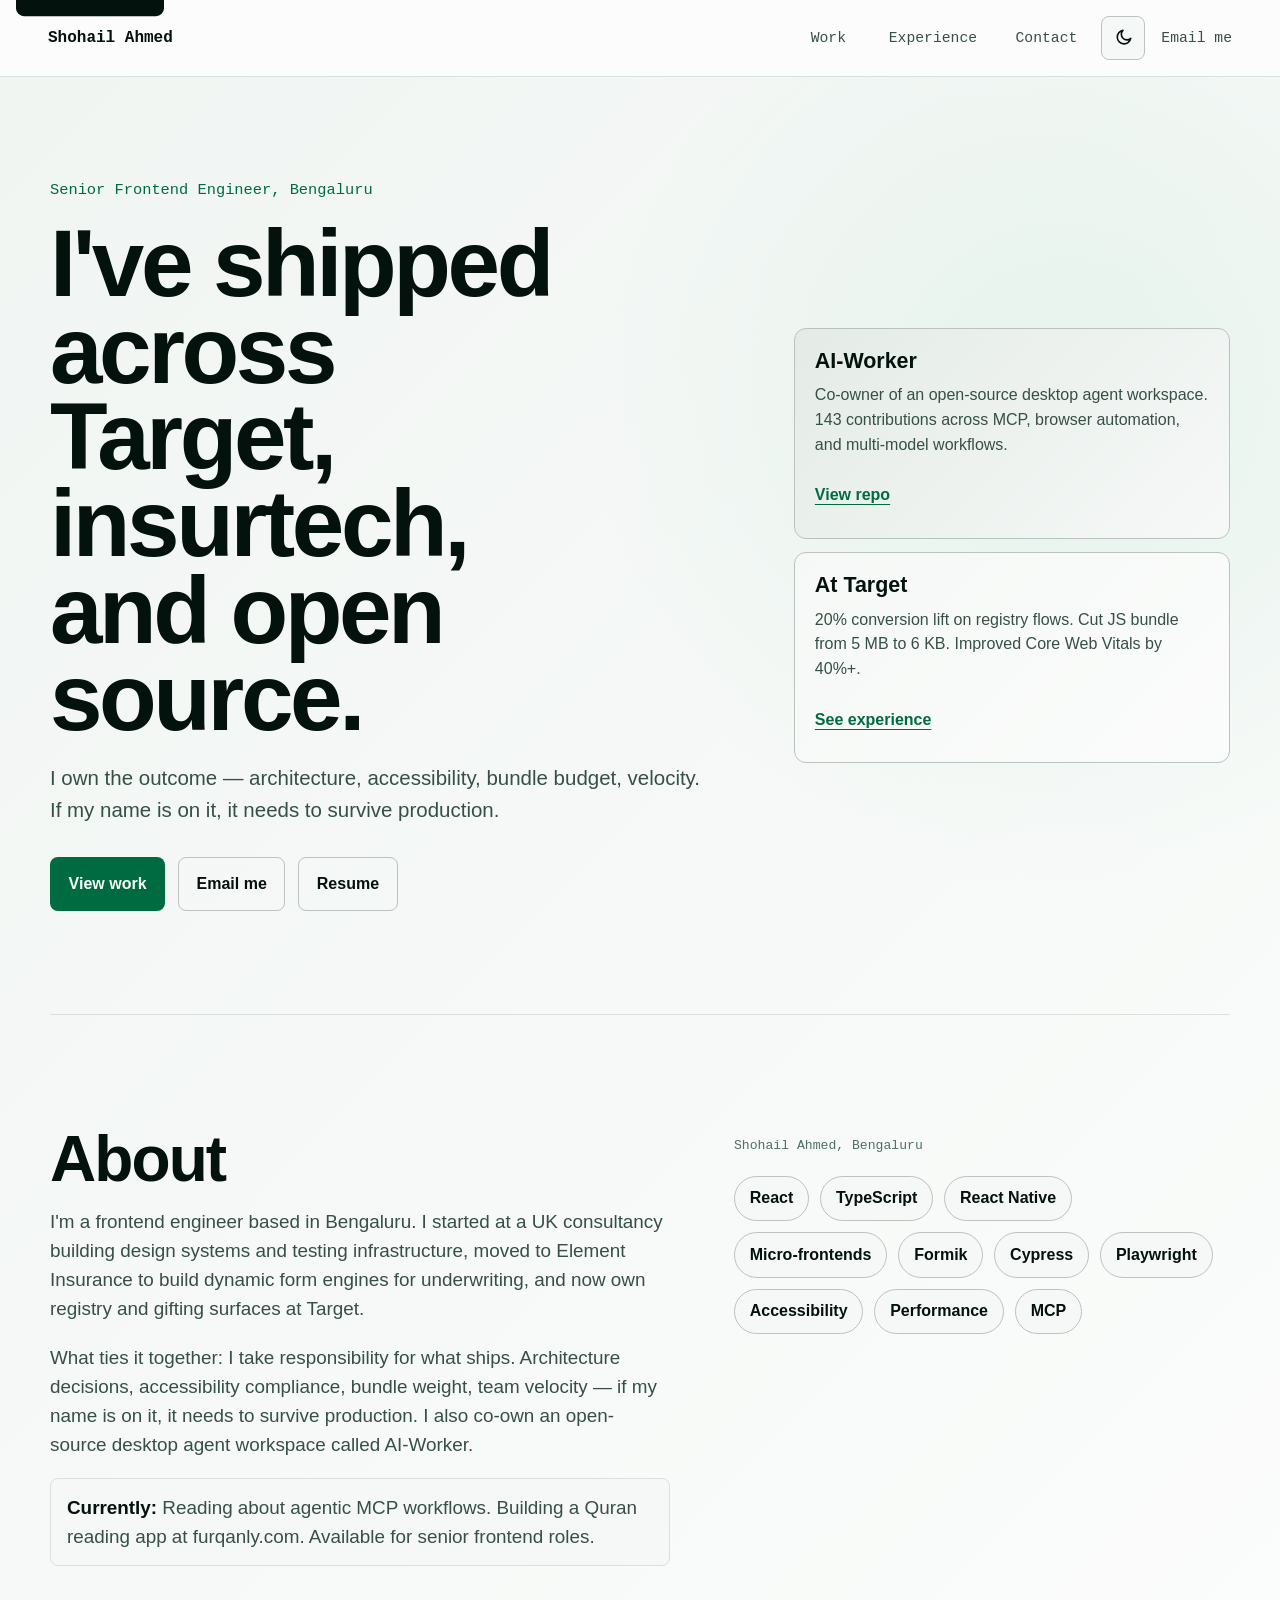
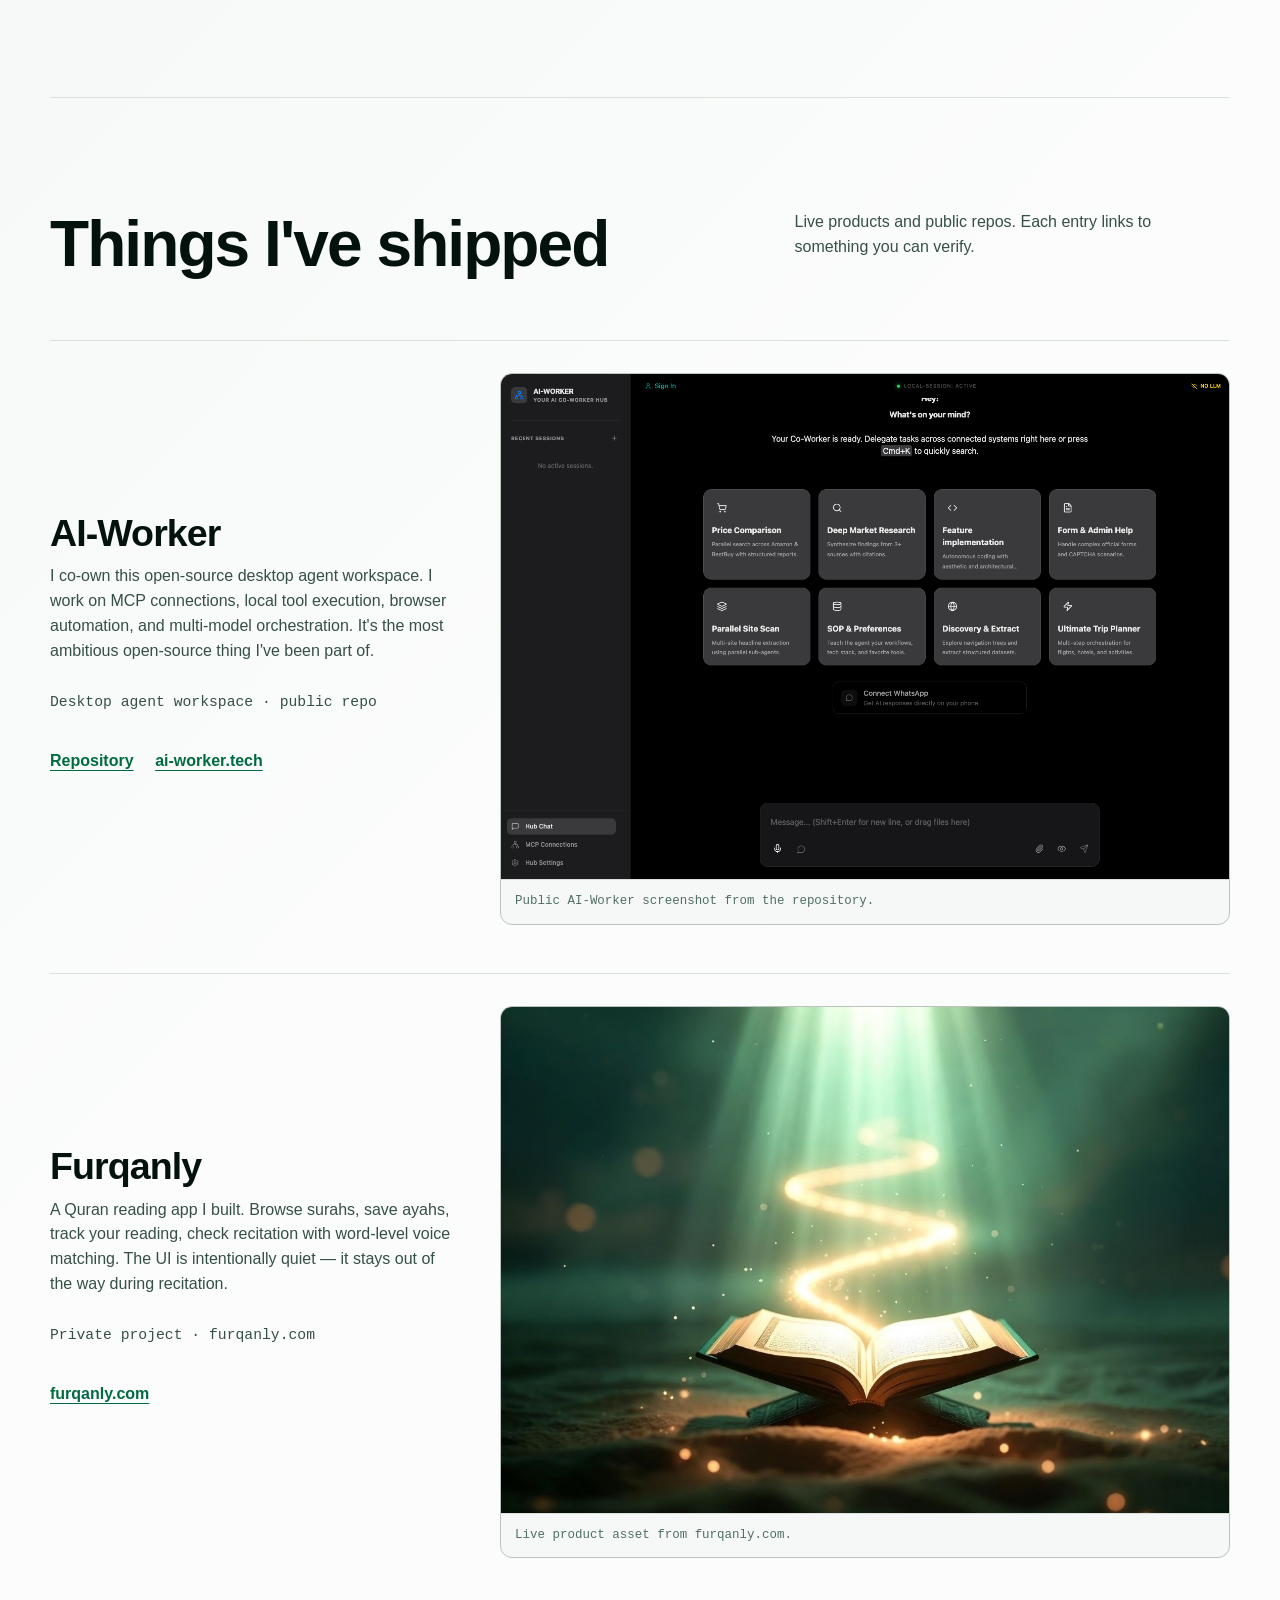
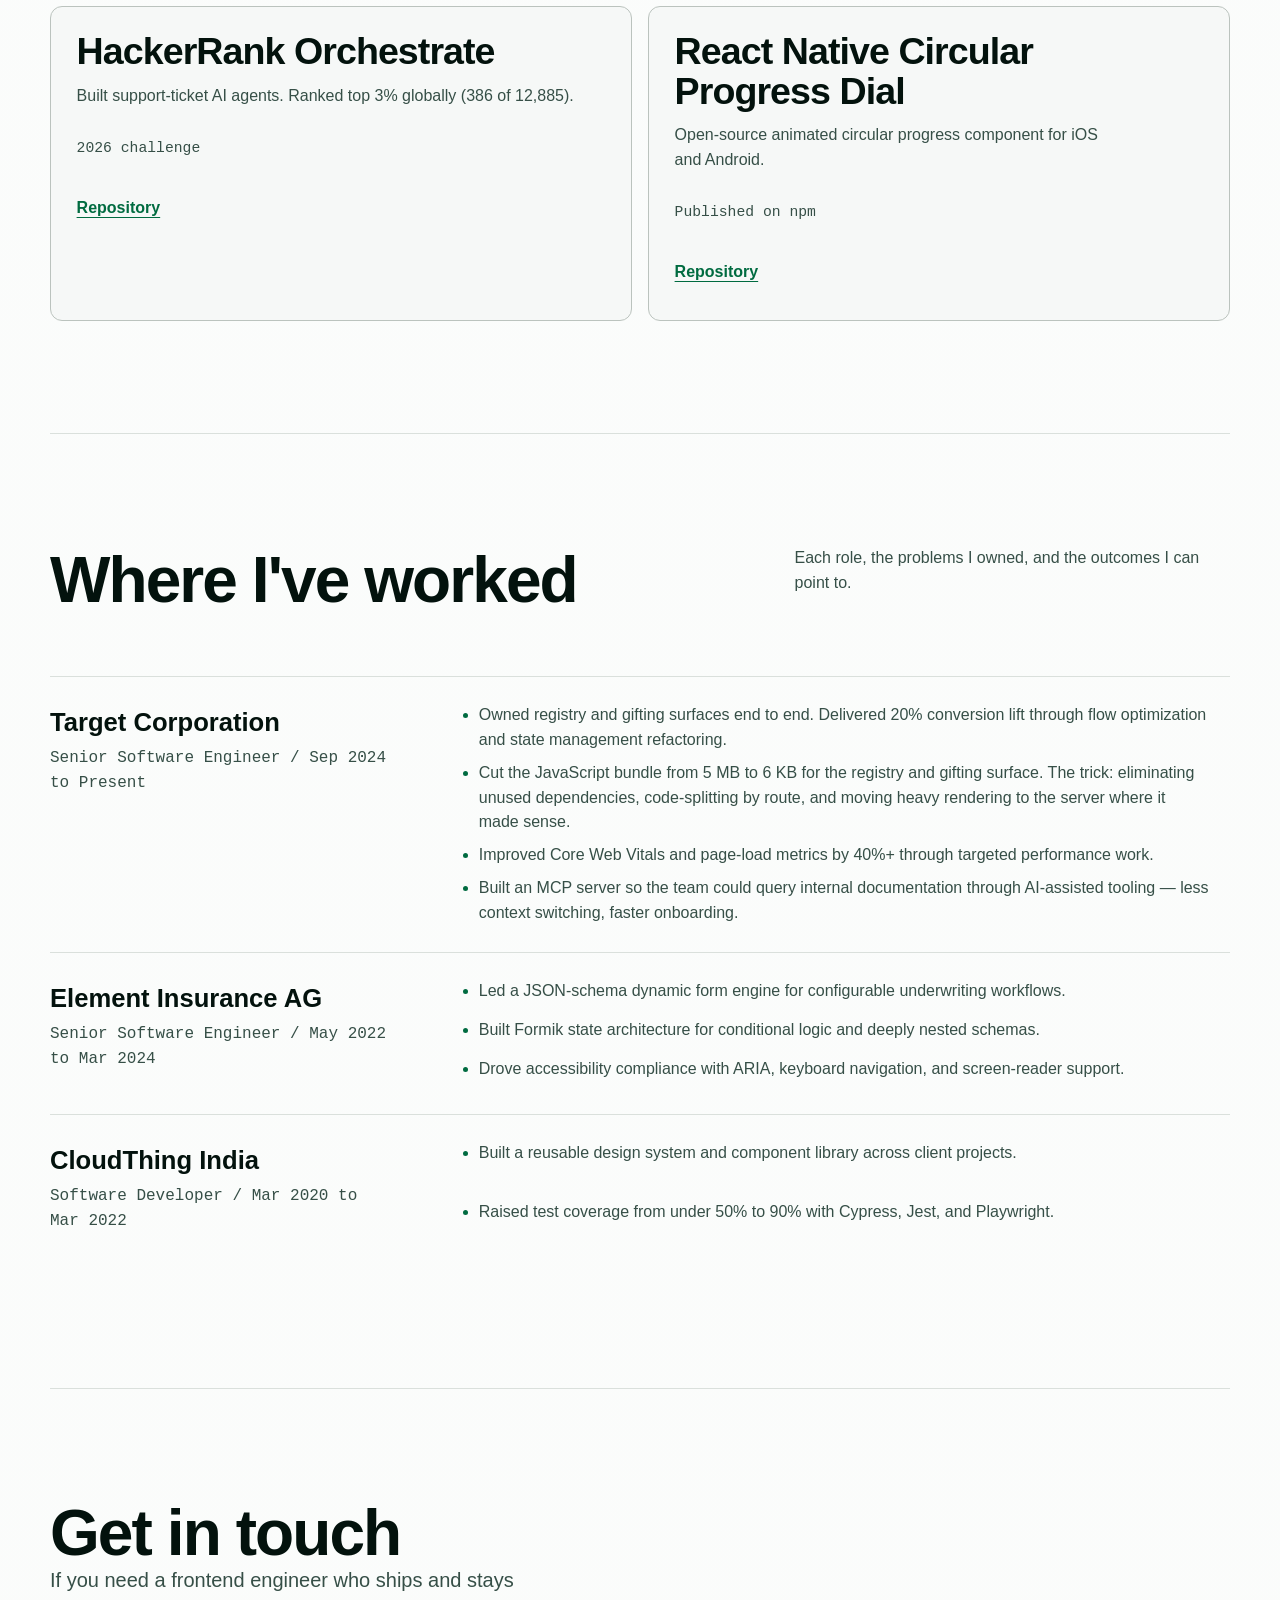
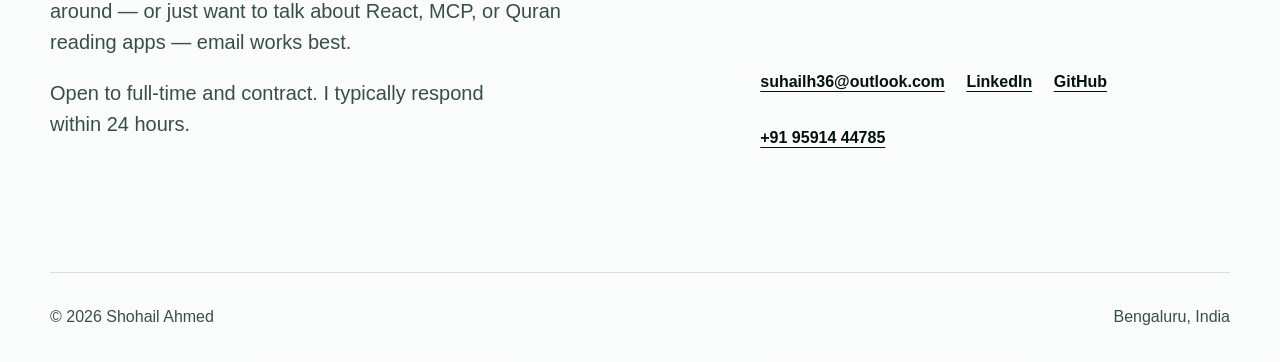
==== commit 042af074: "Replace years-focused hero headline with company-specific line" ====
--- a/index.html
+++ b/index.html
@@ -92,11 +92,10 @@
       <section class="hero" id="top" aria-labelledby="hero-title">
         <div class="hero-copy">
           <p class="role">Senior Frontend Engineer, Bengaluru</p>
-          <h1 id="hero-title">9 years of React and TypeScript in production.</h1>
+          <h1 id="hero-title">I've shipped across Target, insurtech, and open source.</h1>
           <p class="hero-summary">
-            I've shipped across commerce (Target), insurtech (Element), and
-            consultancy (CloudThing). I own the outcome: architecture,
-            accessibility, bundle budget, velocity. Here's the work.
+            I own the outcome — architecture, accessibility, bundle budget,
+            velocity. If my name is on it, it needs to survive production.
           </p>
           <div class="hero-actions" aria-label="Primary actions">
             <a class="button primary" href="#work">View work</a>
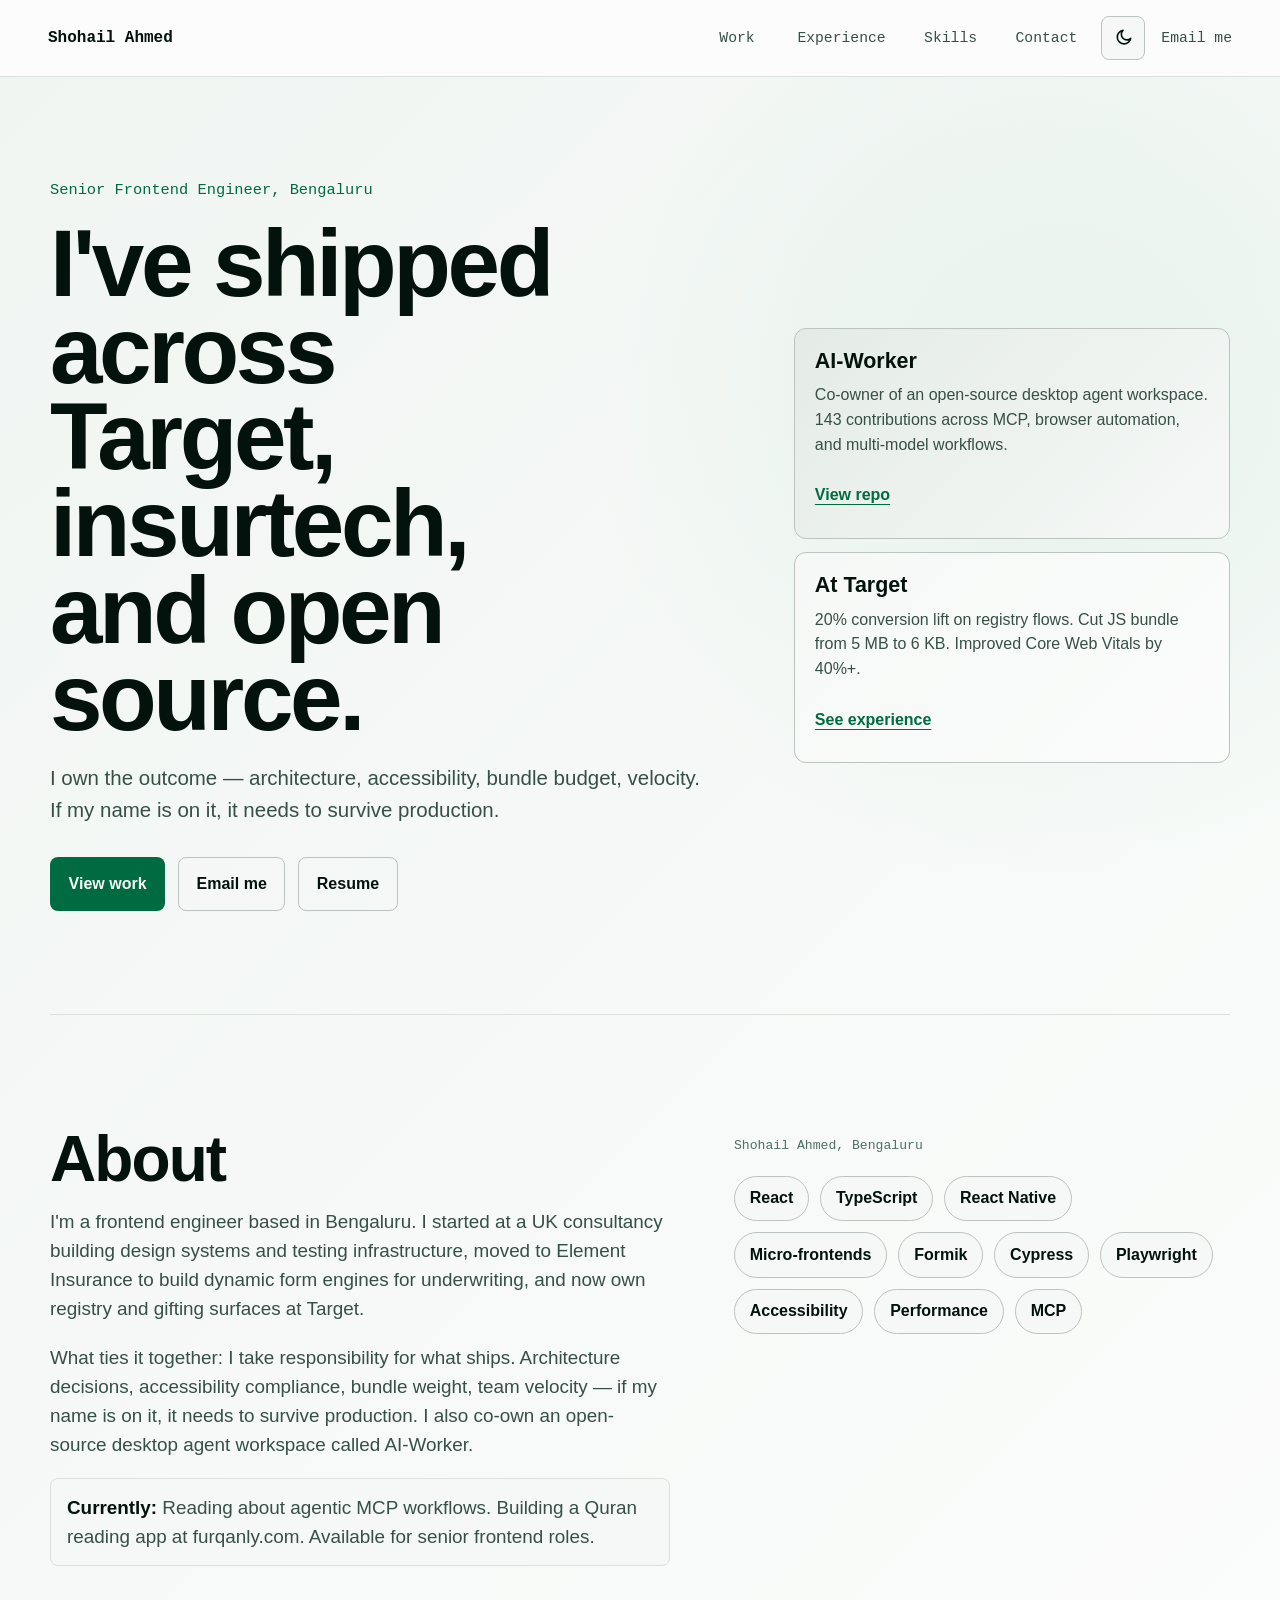
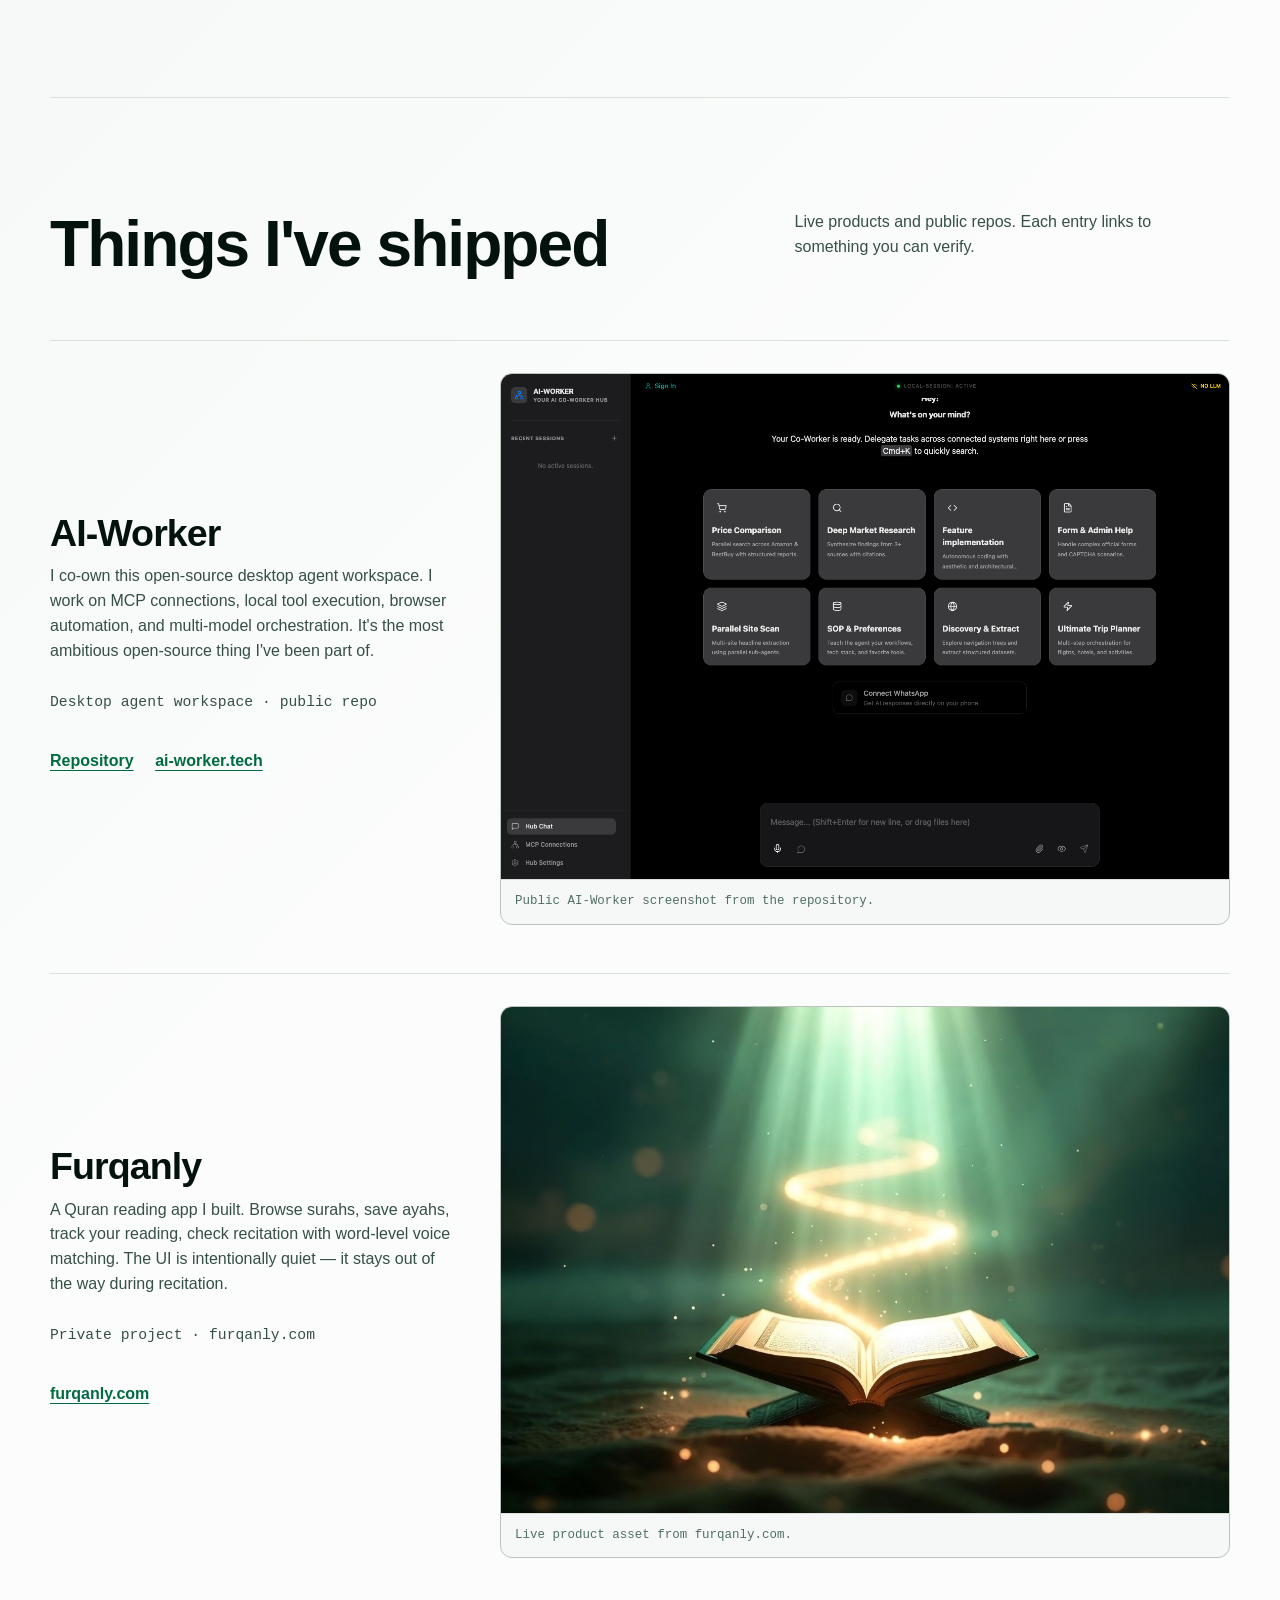
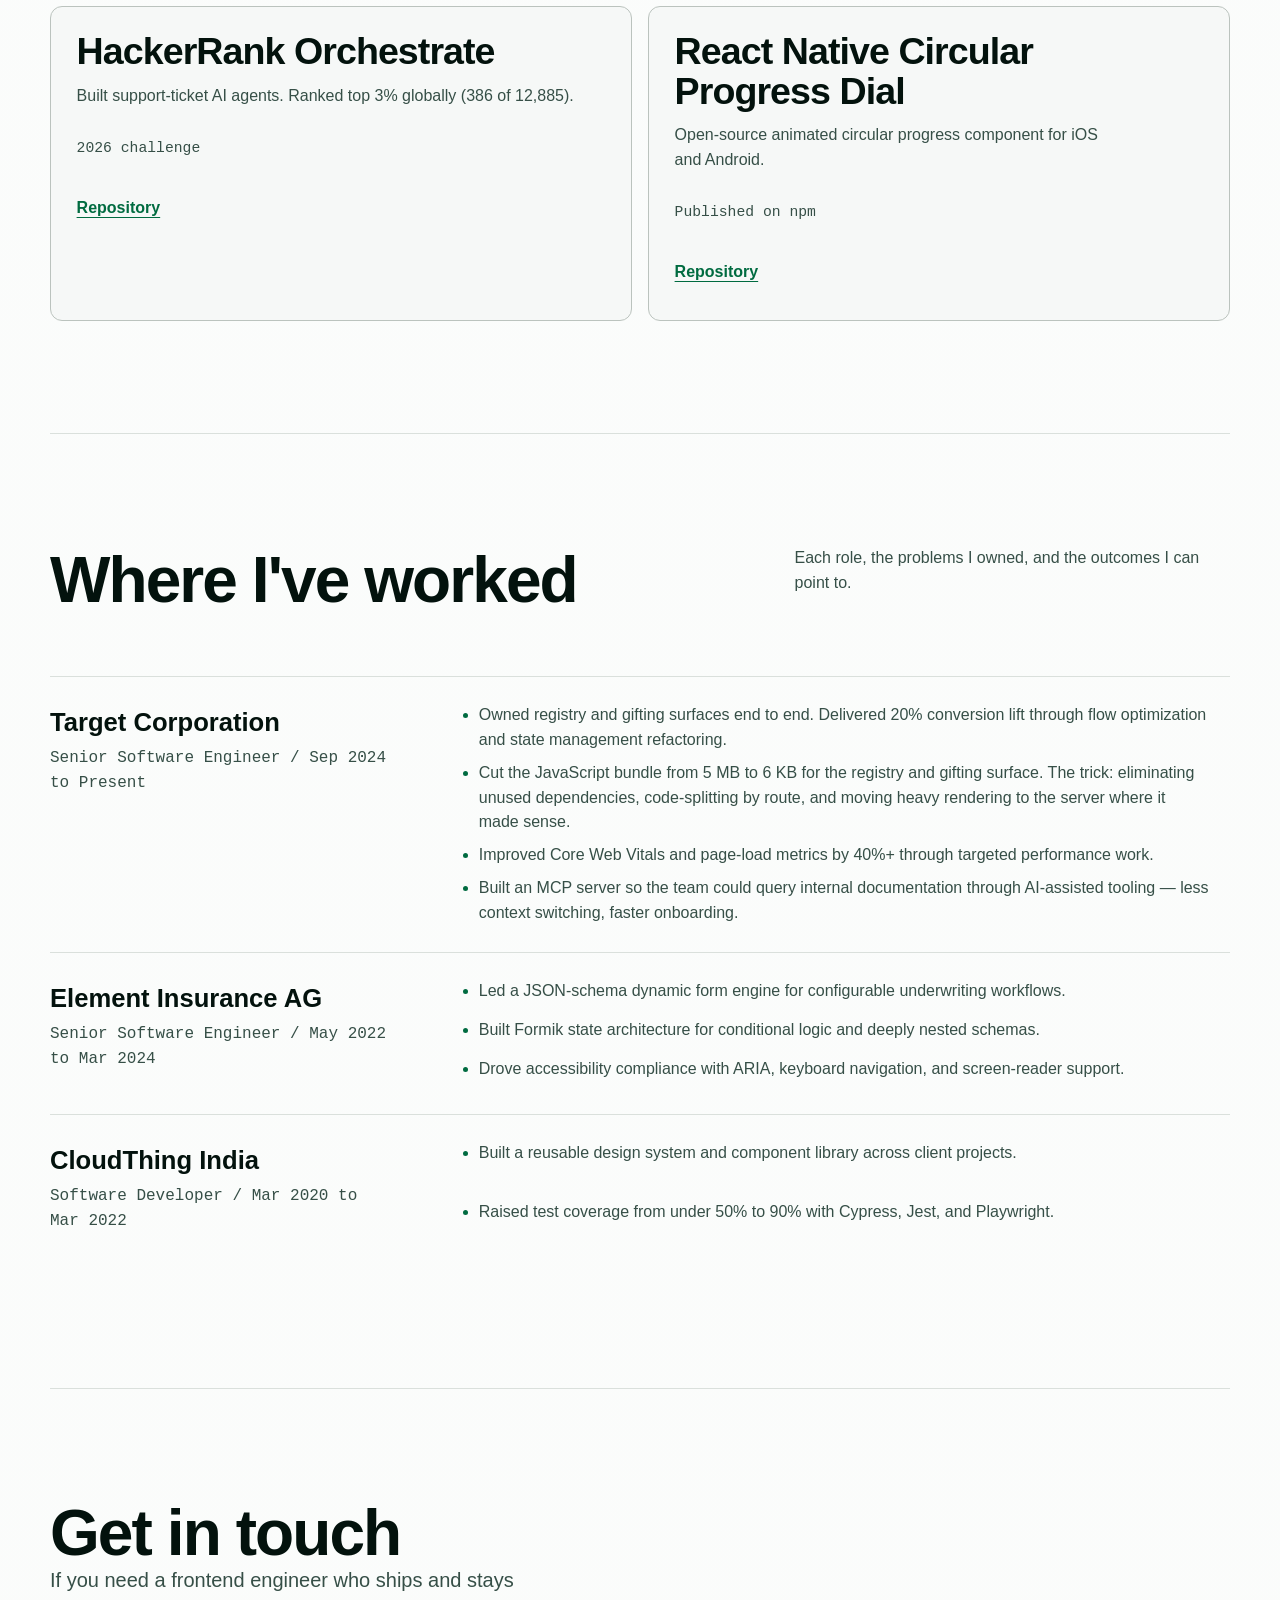
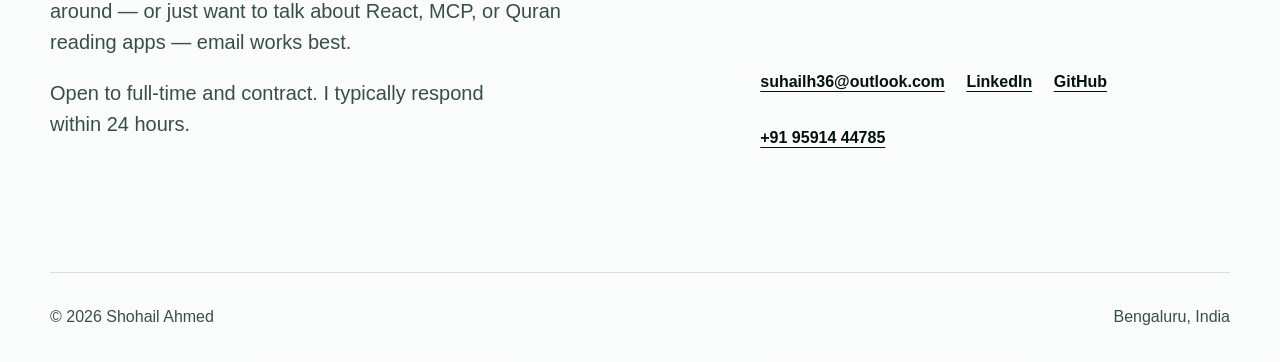
==== commit 1957d070: "Publish Reel Skill for Claude Chat" ====
--- a/index.html
+++ b/index.html
@@ -49,6 +49,7 @@
         <nav class="nav" aria-label="Portfolio sections">
           <a href="#work">Work</a>
           <a href="#experience">Experience</a>
+          <a href="/skills/">Skills</a>
           <a href="#contact">Contact</a>
         </nav>
         <div class="header-actions">
--- a/styles.css
+++ b/styles.css
@@ -98,7 +98,7 @@
   left: 1rem;
   top: 1rem;
   z-index: 20;
-  transform: translateY(-100%);
+  transform: translateY(calc(-100% - 1.25rem));
   background: var(--ink);
   color: var(--bg);
   padding: 0.72rem 1rem;
@@ -729,3 +729,107 @@
     scroll-behavior: auto !important;
   }
 }
+
+.skills-page {
+  width: min(var(--max), calc(100% - 2rem));
+  min-height: calc(100vh - 10rem);
+  margin: 0 auto;
+  padding: clamp(3rem, 7vw, 6rem) 0;
+}
+
+.skills-page h1 {
+  max-width: 15ch;
+  font-size: clamp(2.65rem, 7vw, 5rem);
+  line-height: 1;
+}
+
+.nav a[aria-current] {
+  color: var(--primary);
+}
+
+.skills-back {
+  display: inline-flex;
+  align-items: center;
+  min-height: 44px;
+  margin-bottom: 1rem;
+}
+
+.skill-card {
+  max-width: 40rem;
+  padding: clamp(1.25rem, 4vw, 2.25rem);
+  border: 1px solid var(--line-soft);
+  border-radius: 12px;
+  background: var(--panel);
+}
+
+.skill-card h2 a {
+  text-decoration: none;
+}
+
+.skill-card h2 a:hover {
+  text-decoration: underline;
+}
+
+.skill-card p:not(.role),
+.skill-install li,
+.skill-meta {
+  color: var(--muted);
+}
+
+.skill-detail {
+  display: grid;
+  grid-template-columns: minmax(0, 1fr) minmax(0, 22rem);
+  align-items: start;
+  gap: clamp(2rem, 6vw, 6rem);
+}
+
+.skill-meta {
+  margin: 0.7rem 0 0;
+  font-size: 0.9rem;
+}
+
+.skill-install {
+  margin-top: 2.25rem;
+}
+
+.skill-install h2,
+.skill-demo h2 {
+  margin-bottom: 0.75rem;
+  line-height: 1.15;
+}
+
+.skill-install ol {
+  max-width: 58ch;
+  padding-left: 1.25rem;
+}
+
+.skill-install li + li {
+  margin-top: 0.6rem;
+}
+
+.skills-back,
+.skill-install a,
+.skill-demo a {
+  color: var(--primary);
+  text-underline-offset: 0.2em;
+}
+
+.skill-demo {
+  width: min(100%, 22rem);
+}
+
+.skill-demo iframe {
+  display: block;
+  width: 100%;
+  height: 700px;
+  margin-bottom: 0.75rem;
+  border: 1px solid var(--line-soft);
+  border-radius: 12px;
+  background: white;
+}
+
+@media (max-width: 760px) {
+  .skill-detail {
+    grid-template-columns: minmax(0, 1fr);
+  }
+}
